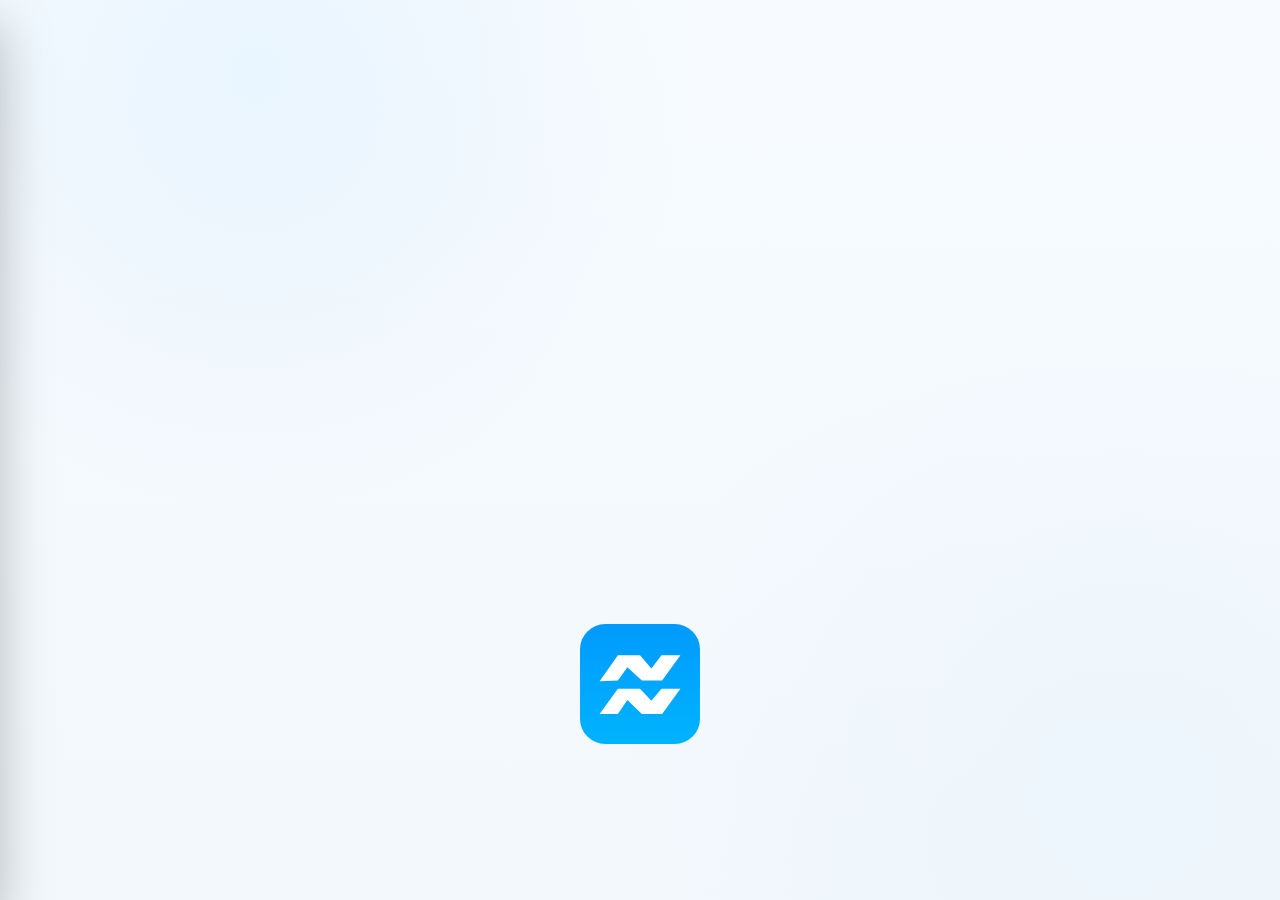
==== android-app/app/src/main/assets/index.html @ f366a62e "Integrate android app and backend as regular source directories" ====
<!DOCTYPE html>

<html lang="zh-CN"><head>
<meta charset="utf-8"/>
<meta content="width=device-width, initial-scale=1.0, maximum-scale=1.0, user-scalable=no, viewport-fit=cover" name="viewport"/>
<title>Twin AI - 合并版</title>
<!-- Local assets only: loaded through WebViewAssetLoader appassets domain. -->
<link href="tailwind-local.css" rel="stylesheet"/>
<link href="offline-icons.css" rel="stylesheet"/>
<script defer src="webview-runtime-check.js"></script>
<script defer src="offline-icons.js"></script>
<!-- BEGIN: Tailwind Config -->
<script data-purpose="tailwind-config" id="tailwind-config">
        try {
            tailwind.config = {
                darkMode: "class",
                theme: {
                    extend: {
                        colors: {
                            // Unified Design System Tokens
                            "brand-main-bg": "#F7FBFF",
                            "brand-alt-bg": "#F3F8FC",
                            "brand-surface": "#EEF7FF",
                            "brand-card": "#FFFFFF",
                            "brand-blue": "#0099FD",
                            "brand-dark-blue": "#0077CC",
                            "brand-light-blue": "#E6F4FF",

                            // Original / M3 mappings kept for backwards compatibility where needed
                            "surface-container-highest": "#e4e2e1",
                            "primary-fixed": "#E6F4FF", // Maps to Brand Light Blue
                            "outline-variant": "#bec8d1",
                            "on-tertiary-fixed": "#141d21",
                            "on-tertiary-fixed-variant": "#3f484d",
                            "on-primary-container": "#003852",
                            "on-error-container": "#93000a",
                            "surface-container-high": "#eae7e7",
                            "secondary-fixed-dim": "#c8c6c5",
                            "background": "#F7FBFF",
                            "on-secondary-container": "#656464",
                            "on-surface-variant": "#3e4850",
                            "surface-variant": "#e4e2e1",
                            "on-tertiary": "#ffffff",
                            "on-primary-fixed-variant": "#0077CC",
                            "primary": "#0099FD", // Maps to Brand Blue
                            "tertiary": "#576065",
                            "primary-fixed-dim": "#85cfff",
                            "inverse-primary": "#85cfff",
                            "on-secondary": "#ffffff",
                            "surface-dim": "#dcd9d8",
                            "on-secondary-fixed-variant": "#474646",
                            "secondary": "#5f5e5e",
                            "on-error": "#ffffff",
                            "surface": "#F3F8FC",
                            "surface-tint": "#0099FD",
                            "inverse-surface": "#303030",
                            "tertiary-fixed": "#dbe4ea",
                            "on-primary-fixed": "#001e2e",
                            "inverse-on-surface": "#f3f0ef",
                            "error-container": "#ffdad6",
                            "primary-container": "#E6F4FF",
                            "on-surface": "#1b1c1b",
                            "outline": "#6e7881",
                            "secondary-fixed": "#e5e2e1",
                            "on-background": "#1b1c1b",
                            "surface-container": "#f0edec",
                            "surface-bright": "#fcf9f8",
                            "on-secondary-fixed": "#1c1b1b",
                            "tertiary-container": "#959ea4",
                            "surface-container-lowest": "#ffffff",
                            "secondary-container": "#e5e2e1",
                            "surface-container-low": "#EEF7FF",
                            "on-tertiary-container": "#2d353a",
                            "on-primary": "#ffffff",
                            "tertiary-fixed-dim": "#bfc8ce",
                            "error": "#ba1a1a",
                            "m3-sys-light-primary": "#0099FD",
                            "m3-sys-light-surface-tint": "#0099FD",
                            "m3-sys-light-surface-container-low": "#EEF7FF"
                        },
                        borderRadius: {
                            DEFAULT: "1rem",
                            lg: "2rem",
                            xl: "3rem",
                            full: "9999px"
                        },
                        spacing: {
                            lg: "40px",
                            sm: "12px",
                            "container-margin": "24px",
                            xs: "4px",
                            xl: "64px",
                            md: "24px",
                            gutter: "16px",
                            base: "8px",
                            "margin-mobile": "20px",
                            "margin-desktop": "120px",
                            "safe-bottom": "env(safe-area-inset-bottom)"
                        },
                        fontFamily: {
                            "title-lg": ["Plus Jakarta Sans"],
                            "body-md": ["Plus Jakarta Sans"],
                            "label-sm": ["Plus Jakarta Sans"],
                            "headline-lg-mobile": ["Plus Jakarta Sans"],
                            "headline-lg": ["Plus Jakarta Sans"],
                            "display-lg": ["Plus Jakarta Sans"],
                            "body-lg": ["Plus Jakarta Sans"],
                            "label-lg": ["Plus Jakarta Sans"],
                            "headline-md": ["Plus Jakarta Sans"],
                            "headline-xl": ["Plus Jakarta Sans"],
                            "label-md": ["Plus Jakarta Sans"],
                            sans: ["Plus Jakarta Sans", "sans-serif"]
                        },
                        fontSize: {
                            "label-sm": ["12px", { "lineHeight": "16px", "fontWeight": "500" }],
                            "headline-md": ["24px", { "lineHeight": "32px", "fontWeight": "600" }],
                            "headline-xl": ["48px", { "lineHeight": "56px", "letterSpacing": "-0.02em", "fontWeight": "700" }],
                            "headline-lg": ["32px", { "lineHeight": "40px", "letterSpacing": "-0.01em", "fontWeight": "700" }],
                            "body-lg": ["18px", { "lineHeight": "28px", "fontWeight": "400" }],
                            "label-md": ["14px", { "lineHeight": "20px", "letterSpacing": "0.01em", "fontWeight": "600" }],
                            "headline-lg-mobile": ["28px", { "lineHeight": "36px", "fontWeight": "700" }],
                            "body-md": ["16px", { "lineHeight": "24px", "fontWeight": "400" }]
                        }
                    }
                }
            }
        } catch (_e) { }
    </script>
<!-- END: Tailwind Config -->
<!-- BEGIN: Styles -->
<style data-purpose="auth-styles">
        /* Base View System & Unified Theme */
        html, body {
            width: 100%;
            height: 100vh; /* Fallback */
            min-height: 100dvh;
            margin: 0;
            padding: 0;
            overflow: hidden;
            font-family: 'Plus Jakarta Sans', sans-serif;
            background: radial-gradient(circle at 20% 8%, rgba(0,153,253,0.055), transparent 34%), 
                        radial-gradient(circle at 88% 88%, rgba(77,190,255,0.045), transparent 38%), 
                        linear-gradient(180deg, #F7FBFF 0%, #F3F8FC 100%);
            -webkit-tap-highlight-color: transparent;
        }
        
        .view-screen {
            position: absolute;
            inset: 0;
            display: flex;
            flex-direction: column;
            visibility: hidden;
            opacity: 0;
            pointer-events: none;
            transition: opacity 300ms cubic-bezier(0.2, 0, 0, 1), visibility 300ms step-end;
            z-index: 60;
            width: 100%;
            height: 100%;
        }
        .view-screen.active {
            visibility: visible;
            opacity: 1;
            pointer-events: auto;
            transition: opacity 300ms cubic-bezier(0.2, 0, 0, 1), visibility 0ms;
        }

        /* Splash Screen Animation */
        #screen-splash {
            z-index: 100;
        }
        
        .splash-fade-out {
            opacity: 0;
            pointer-events: none;
            transition: opacity 300ms cubic-bezier(0.2, 0, 0, 1);
        }

        .logo-container {
            transition: transform 300ms cubic-bezier(0.2, 0, 0, 1);
            transform-origin: top center;
        }
        
        .logo-splash {
            transform: translate3d(0, 30vh, 0) scale(1);
        }
        
        .logo-auth {
            transform: translate3d(0, 0, 0) scale(1);
        }

        /* Auth Mode Header (Tab vs Title) */
        .auth-mode-header {
            position: relative;
            height: 56px;
            margin-bottom: 24px;
        }
        
        .mode-header-layer {
            position: absolute;
            inset: 0;
            opacity: 0;
            pointer-events: none;
            transform: translateY(10px);
            transition: opacity 260ms cubic-bezier(0.2, 0, 0, 1), transform 260ms cubic-bezier(0.2, 0, 0, 1);
        }
        
        .mode-header-layer.active {
            opacity: 1;
            pointer-events: auto;
            transform: translateY(0);
        }

        /* Form Viewport & Panels */
        .form-viewport {
            position: relative;
            width: 100%;
            min-height: 380px;
            overflow: visible;
        }

        .auth-panel {
            position: absolute;
            top: 0;
            left: 0;
            width: 100%;
            opacity: 0;
            pointer-events: none;
            transform: translateX(14px) scale(0.985);
            transition: opacity 260ms cubic-bezier(0.2, 0, 0, 1), transform 260ms cubic-bezier(0.2, 0, 0, 1);
        }

        .auth-panel.active {
            opacity: 1;
            pointer-events: auto;
            transform: translateX(0) scale(1);
            position: relative;
        }

        .auth-panel.exiting-left {
            transform: translateX(-14px) scale(0.985);
            position: absolute;
        }
        
        .auth-panel.exiting-right {
            transform: translateX(14px) scale(0.985);
            position: absolute;
        }

        /* Input Styles - Standardized */
        .m3-input {
            height: 52px;
            background-color: var(--tw-colors-brand-surface, #EEF7FF);
            transition: background-color 260ms cubic-bezier(0.2, 0, 0, 1), box-shadow 260ms cubic-bezier(0.2, 0, 0, 1), border-color 260ms cubic-bezier(0.2, 0, 0, 1);
        }
        .m3-input:focus-within {
            background-color: var(--tw-colors-brand-card, #FFFFFF);
            box-shadow: 0 0 0 2px rgba(0, 153, 253, 0.2);
            border-color: #0099FD;
        }

        /* Overlay for Docs */
        .overlay-screen {
            position: fixed;
            inset: 0;
            z-index: 100;
            background: rgba(247, 251, 255, 0.9);
            backdrop-filter: blur(8px);
            display: flex;
            flex-direction: column;
            justify-content: flex-end;
            opacity: 0;
            pointer-events: none;
            transition: opacity 300ms cubic-bezier(0.2, 0, 0, 1);
            width: 100vw;
            height: 100dvh;
        }
        
        .overlay-screen.active {
            opacity: 1;
            pointer-events: auto;
        }

        .overlay-card {
            background: #ffffff;
            border-radius: 28px 28px 0 0;
            height: 90vh;
            transform: translateY(100%);
            transition: transform 300ms cubic-bezier(0.2, 0, 0, 1);
            display: flex;
            flex-direction: column;
            box-shadow: 0 -4px 24px rgba(25,54,84,0.06);
            width: 100%;
            padding-bottom: env(safe-area-inset-bottom);
        }

        .overlay-screen.active .overlay-card {
            transform: translateY(0);
        }
        
        .tab-indicator {
            transition: transform 260ms cubic-bezier(0.2, 0, 0, 1);
            box-shadow: 0 2px 8px rgba(25,54,84,0.06);
        }
        
        .tab-btn {
            color: #3e4850;
            transition: color 260ms cubic-bezier(0.2, 0, 0, 1);
        }
        
        .tab-btn.active {
            color: #0099FD;
        }

        /* Standardized segmented control base */
        .segmented-control-base {
            background-color: var(--tw-colors-brand-surface, #EEF7FF);
            padding: 4px;
            border-radius: 9999px;
            position: relative;
            display: flex;
        }
    </style>
<style data-purpose="app-styles">
        /* Main App Shared Styles */
        .glass-header {
            background: rgba(247, 251, 255, 0.85);
            backdrop-filter: blur(16px);
            -webkit-backdrop-filter: blur(16px);
            border-bottom: 1px solid rgba(0, 153, 253, 0.05);
            z-index: 40;
        }

        /* Unified App Card */
        .app-card {
            background-color: var(--tw-colors-brand-card, #FFFFFF);
            border-radius: 28px;
            box-shadow: 0 4px 16px rgba(25,54,84,0.06);
            border: 1px solid rgba(0, 153, 253, 0.05);
            backdrop-filter: blur(12px);
        }
        
        .app-list-item {
            transition: transform 150ms cubic-bezier(0.2, 0, 0, 1), background-color 150ms cubic-bezier(0.2, 0, 0, 1);
        }
        .app-list-item:active {
            transform: scale(0.985);
            background-color: var(--tw-colors-brand-surface, #EEF7FF);
        }

        .icon-box {
            width: 44px;
            height: 44px;
            border-radius: 14px;
            display: flex;
            align-items: center;
            justify-content: center;
        }

        .hide-scrollbar::-webkit-scrollbar {
            display: none;
        }
        .hide-scrollbar {
            -ms-overflow-style: none;
            scrollbar-width: none;
        }

        /* Screen Transitions */
        .screen {
            position: absolute;
            top: 0;
            left: 0;
            width: 100vw;
            height: 100dvh;
            display: flex;
            flex-direction: column;
            opacity: 0;
            pointer-events: none;
            transition: opacity 240ms cubic-bezier(0.2, 0, 0, 1), transform 280ms cubic-bezier(0.2, 0, 0, 1);
            z-index: 10;
        }

        .screen.active {
            opacity: 1;
            pointer-events: auto;
            z-index: 20;
            transform: translateX(0);
        }
        
        .screen.entering {
            opacity: 1;
            transform: translateX(0);
            pointer-events: auto;
            z-index: 30;
        }
        
        .screen.leaving {
            opacity: 0;
            pointer-events: none;
            z-index: 10;
        }

        /* Sub-screen transition */
        .screen.sub-screen {
            transform: translateX(20px);
        }
        
        .screen.sub-screen.entering {
            transform: translateX(0);
        }

        /* Drawer Transition */
        #drawer-overlay {
            opacity: 0;
            pointer-events: none;
            transition: opacity 240ms cubic-bezier(0.2, 0, 0, 1);
            width: 100vw;
            height: 100dvh;
        }
        #drawer-overlay.active {
            opacity: 1;
            pointer-events: auto;
        }
        #drawer {
            transform: translateX(-100%);
            transition: transform 280ms cubic-bezier(0.2, 0, 0, 1);
            height: 100dvh;
        }
        #drawer.active {
            transform: translateX(0);
        }

        /* Unified AI Mode Switcher (matches login tabs) */
        .mode-switcher-container {
            background-color: var(--tw-colors-brand-surface, #EEF7FF);
            border-radius: 9999px;
            padding: 4px;
            display: flex;
            position: relative;
            box-shadow: inset 0 2px 4px rgba(0,0,0,0.02);
        }
        .mode-indicator {
            position: absolute;
            top: 4px;
            bottom: 4px;
            width: calc(50% - 4px);
            background-color: #ffffff;
            border-radius: 9999px;
            box-shadow: 0 2px 8px rgba(25,54,84,0.06);
            transition: transform 280ms cubic-bezier(0.2, 0, 0, 1);
            pointer-events: none;
        }
        .mode-twin .mode-indicator { transform: translateX(0); }
        .mode-normal .mode-indicator { transform: translateX(100%); }

        .btn-press {
            transition: transform 240ms cubic-bezier(0.2, 0, 0, 1), opacity 240ms cubic-bezier(0.2, 0, 0, 1), background-color 180ms cubic-bezier(0.2, 0, 0, 1);
        }
        .btn-press:active {
            transform: scale(0.96);
            opacity: 0.8;
        }
        
        .transition-colors-fast {
            transition: background-color 180ms cubic-bezier(0.2, 0, 0, 1), color 180ms cubic-bezier(0.2, 0, 0, 1), border-color 180ms cubic-bezier(0.2, 0, 0, 1);
        }

        @media (prefers-reduced-motion: no-preference) {
            .stagger-enter {
                animation: fadeSlideUp 450ms cubic-bezier(0.2, 0, 0, 1) forwards;
                opacity: 0;
            }
            .stagger-1 { animation-delay: 40ms; }
            .stagger-2 { animation-delay: 100ms; }
            .stagger-3 { animation-delay: 160ms; }
            .stagger-4 { animation-delay: 220ms; }
            .stagger-5 { animation-delay: 280ms; }

            @keyframes fadeSlideUp {
                0% { opacity: 0; transform: translateY(12px); }
                100% { opacity: 1; transform: translateY(0); }
            }

            .pulse-dot {
                animation: pulseOpacity 1.5s infinite ease-in-out;
            }
            .pulse-dot-1 { animation-delay: 0s; }
            .pulse-dot-2 { animation-delay: 0.3s; }
            .pulse-dot-3 { animation-delay: 0.6s; }

            @keyframes pulseOpacity {
                0%, 100% { opacity: 0.3; }
                50% { opacity: 1; }
            }
        }
        
        .empty-state-grid {
            display: grid;
            grid-template-columns: repeat(2, 1fr);
            gap: 16px;
        }
        
        .view-container {
            position: relative;
            width: 100%;
            flex: 1;
            display: flex;
            flex-direction: column;
            z-index: 10;
        }
        
        .chat-view, .empty-view {
            position: absolute;
            top: 0;
            left: 0;
            width: 100%;
            height: 100%;
            opacity: 0;
            visibility: hidden;
            pointer-events: none;
            transform: translateY(8px);
            transition: opacity 280ms cubic-bezier(0.2, 0, 0, 1), transform 280ms cubic-bezier(0.2, 0, 0, 1), visibility 280ms;
        }
        
        .chat-view.active, .empty-view.active {
            opacity: 1;
            visibility: visible;
            pointer-events: auto;
            transform: translateY(0);
            position: relative;
        }

        .twin-item-active {
            background-color: transparent;
        }
        
        .conv-item-active {
            background-color: var(--tw-colors-brand-surface, #EEF7FF);
            color: #0099fd !important;
            font-weight: 500;
        }
        
        .conv-item {
            color: #3f4753;
        }
        
        /* Composer Styles */
        .composer-shell {
            background-color: rgba(255, 255, 255, 0.95);
            backdrop-filter: blur(12px);
            border-radius: 32px;
            box-shadow: 0 4px 24px rgba(25,54,84,0.08);
            border: 1px solid rgba(0, 153, 253, 0.06);
            display: flex;
            align-items: center;
            padding: 8px 8px 8px 16px;
            transition: box-shadow 0.2s ease;
        }
        .composer-shell:focus-within {
            box-shadow: 0 6px 32px rgba(0, 153, 253, 0.12);
            border-color: rgba(0, 153, 253, 0.2);
        }
        
        .action-slot {
            width: 44px;
            height: 44px;
            position: relative;
            flex-shrink: 0;
        }
        
        .action-btn {
            position: absolute;
            top: 0;
            left: 0;
            width: 100%;
            height: 100%;
            border-radius: 50%;
            display: flex;
            align-items: center;
            justify-content: center;
            transition: opacity 240ms cubic-bezier(0.2, 0, 0, 1), transform 240ms cubic-bezier(0.2, 0, 0, 1), background-color 180ms cubic-bezier(0.2, 0, 0, 1);
        }
        
        .action-btn.hidden-state {
            opacity: 0;
            transform: scale(0.8);
            pointer-events: none;
        }
        
        .action-btn.active-state {
            opacity: 1;
            transform: scale(1);
            pointer-events: auto;
        }
        
        .voice-btn {
            background-color: var(--tw-colors-brand-surface, #EEF7FF);
            color: #0099FD;
        }
        .voice-btn.listening {
            background-color: #ffdad6;
            color: #ba1a1a;
            animation: pulse-ring 1.5s infinite;
        }
        
        @keyframes pulse-ring {
            0% { box-shadow: 0 0 0 0 rgba(255, 218, 214, 0.7); }
            70% { box-shadow: 0 0 0 10px rgba(255, 218, 214, 0); }
            100% { box-shadow: 0 0 0 0 rgba(255, 218, 214, 0); }
        }

        .send-btn {
            background-color: #0099fd;
            color: white;
        }

        /* Upload Sheet Transition */
        #upload-sheet {
            transform: translateY(100%);
            transition: transform 280ms cubic-bezier(0.2, 0, 0, 1);
            padding-bottom: max(env(safe-area-inset-bottom), 32px);
        }
        #upload-sheet.active {
            transform: translateY(0);
        }
        #upload-overlay {
            opacity: 0;
            pointer-events: none;
            transition: opacity 240ms cubic-bezier(0.2, 0, 0, 1);
            width: 100vw;
            height: 100dvh;
        }
        #upload-overlay.active {
            opacity: 1;
            pointer-events: auto;
        }

        /* Login Wrapper styling */
        #login-wrapper {
            position: fixed;
            inset: 0;
            z-index: 1000;
            width: 100vw;
            height: 100dvh;
            /* background is handled globally */
        }
        
        .composer-container {
            padding-bottom: max(env(safe-area-inset-bottom), 24px);
        }
    </style>
<!-- END: Styles -->
</head>
<body class="text-on-surface relative font-sans selection:bg-brand-light-blue selection:text-brand-dark-blue">
<!-- BEGIN: Main Login Flow Wrapper -->
<div id="login-wrapper">
<!-- ================= SPLASH SCREEN ================= -->
<section class="view-screen active justify-center items-center" id="screen-splash">
<div class="flex flex-col items-center justify-center space-y-md logo-container logo-splash" id="splash-logo-wrap">
<div class="relative w-[120px] h-[120px] mx-auto">
<svg class="w-full h-full drop-shadow-lg" viewbox="0 0 190 190" xmlns="http://www.w3.org/2000/svg">
<defs>
<lineargradient id="logoBgGradient-splash" x1="0" x2="0" y1="0" y2="1">
<stop offset="0%" stop-color="#009AFD"></stop>
<stop offset="50%" stop-color="#00A7FD"></stop>
<stop offset="100%" stop-color="#00B3FD"></stop>
</lineargradient>
</defs>
<rect fill="url(#logoBgGradient-splash)" height="190" rx="40" ry="40" width="190"></rect>
<g fill="#FFFFFF">
<path d="M31 89 L60 49 L95 49 L113 68 L129 49 L159 49 L130 89 L98 89 L75 67 L60 89 Z">
<animatetransform attributename="transform" calcmode="spline" dur="3s" keysplines="0.45 0.05 0.55 0.95; 0.45 0.05 0.55 0.95" repeatcount="indefinite" type="translate" values="0 0; 0 55; 0 0"></animatetransform>
</path>
<path d="M31 144 L60 103 L95 103 L113 124 L129 103 L159 103 L130 143 L98 143 L75 122 L60 143 Z">
<animatetransform attributename="transform" calcmode="spline" dur="3s" keysplines="0.45 0.05 0.55 0.95; 0.45 0.05 0.55 0.95" repeatcount="indefinite" type="translate" values="0 0; 0 -55; 0 0"></animatetransform>
</path>
</g>
</svg>
</div>
<h1 class="text-on-surface tracking-tight mt-sm font-headline-xl text-headline-xl" id="splash-title">双生</h1>
</div>
<div class="absolute bottom-xl left-0 right-0 flex flex-col items-center space-y-lg px-margin-mobile" id="splash-footer">
<p class="text-secondary tracking-widest uppercase font-body-lg text-body-lg">试错留给分身，时间留给成长</p>
<div class="w-48 h-1 bg-surface-container-highest rounded-full overflow-hidden relative">
<div class="absolute inset-0 bg-primary-container rounded-full w-1/2 shadow-[0px_0px_12px_rgba(33,167,230,0.3)]" style="animation: progress-shimmer 2.5s infinite linear; @keyframes progress-shimmer { 0% { transform: translateX(-100%); } 100% { transform: translateX(100%); } }"></div>
</div>
</div>
</section>
<!-- ================= MAIN AUTH FLOW ================= -->
<section class="view-screen overflow-y-auto hide-scrollbar" id="screen-auth">
<div class="w-full max-w-[480px] mx-auto min-h-[100dvh] flex flex-col pt-12 pb-safe-bottom px-margin-mobile">
<div class="flex flex-col items-center text-center mb-8 z-20 w-full shrink-0" id="brand-header">
<div class="mb-sm flex justify-center items-center h-[120px] w-[120px] logo-container" id="brand-logo-dest"></div>
<div class="transition-opacity duration-300" id="brand-text">
<h1 class="font-headline-lg-mobile text-headline-lg-mobile text-on-surface mb-xs font-bold" id="brand-title">欢迎回来</h1>
<p class="font-body-md text-body-md text-on-surface-variant" id="brand-subtitle">试错留给分身，时间留给成长</p>
</div>
</div>
<!-- Unified Auth Card -->
<div class="w-full bg-brand-card rounded-[28px] p-6 shadow-[0_4px_16px_rgba(25,54,84,0.06)] border border-brand-blue/5 mb-8 shrink-0 relative z-10">
<div class="auth-mode-header">
<div class="mode-header-layer active" id="mode-header-tabs">
<div class="segmented-control-base w-full h-full">
<div class="absolute top-1 bottom-1 left-1 w-[calc(50%-4px)] bg-white rounded-full tab-indicator" id="main-tab-indicator" style="transform: translateX(0)"></div>
<button class="flex-1 font-label-md text-label-md rounded-full z-10 font-bold tab-btn active" id="tab-login" onclick="switchAuthState('login_password')">登录</button>
<button class="flex-1 font-label-md text-label-md rounded-full z-10 font-bold tab-btn" id="tab-register" onclick="switchAuthState('register')">注册</button>
</div>
</div>
<div class="mode-header-layer flex items-center justify-between" id="mode-header-sub">
<button class="w-10 h-10 rounded-full flex items-center justify-center bg-brand-surface hover:bg-brand-surface/80 transition-colors" onclick="switchAuthState('login_password')">
<span class="material-symbols-outlined text-on-surface">arrow_back</span>
</button>
<h2 class="font-label-md text-label-md font-bold text-on-surface flex-1 text-center pr-10" id="sub-page-title">验证码登录</h2>
</div>
</div>
<div class="form-viewport" id="auth-viewport">
<!-- Panel: Login Password -->
<div class="auth-panel active" id="panel-login_password">
<form class="space-y-6" onsubmit="event.preventDefault(); authActions.loginPassword();">
<div class="space-y-4">
<div class="relative m3-input rounded-2xl flex items-center group">
<span class="material-symbols-outlined absolute left-4 text-outline group-focus-within:text-brand-blue transition-colors">person</span>
<input class="w-full h-full pl-12 pr-4 bg-transparent border-none rounded-2xl font-body-md text-body-md focus:ring-0 placeholder:text-outline-variant outline-none" id="login-account" placeholder="手机号 / 邮箱" type="text"/>
</div>
<div class="relative m3-input rounded-2xl flex items-center group">
<span class="material-symbols-outlined absolute left-4 text-outline group-focus-within:text-brand-blue transition-colors">lock</span>
<input class="w-full h-full pl-12 pr-12 bg-transparent border-none rounded-2xl font-body-md text-body-md focus:ring-0 placeholder:text-outline-variant outline-none" id="login-password" placeholder="密码" type="password"/>
<button class="absolute right-4 text-outline hover:text-on-surface transition-colors focus:outline-none" onclick="togglePassword('login-password')" type="button">
<span class="material-symbols-outlined" id="login-password-icon">visibility</span>
</button>
</div>
</div>
<div class="flex justify-end px-1">
<a class="font-label-sm text-label-sm text-brand-blue hover:text-brand-dark-blue transition-colors cursor-pointer" onclick="switchAuthState('forgot_password')">忘记密码？</a>
</div>
<button class="w-full h-14 bg-brand-blue text-white font-label-md text-label-md font-bold rounded-full shadow-lg shadow-brand-blue/20 transition-transform active:scale-[0.98] focus:outline-none" id="btn-login-password">登录</button>
</form>
<p class="font-label-sm text-label-sm text-error text-center mt-3 hidden" id="auth-error-login"></p>
<div class="flex items-center my-6">
<div class="flex-1 h-px bg-surface-container-highest"></div>
<span class="px-4 font-label-sm text-label-sm text-outline">或</span>
<div class="flex-1 h-px bg-surface-container-highest"></div>
</div>
<div class="grid grid-cols-2 gap-4">
<button class="flex items-center justify-center gap-2 py-3 rounded-full border border-surface-container-highest text-on-surface-variant font-label-sm text-label-sm hover:bg-brand-surface transition-colors active:scale-[0.98] focus:outline-none" onclick="authActions.unsupported('验证码登录接口尚未接入，当前请使用邮箱密码登录。')">
<span class="material-symbols-outlined text-[20px]">sms</span>验证码登录
                            </button>
<button class="flex items-center justify-center gap-2 py-3 rounded-full border border-surface-container-highest text-on-surface-variant font-label-sm text-label-sm hover:bg-brand-surface transition-colors active:scale-[0.98] focus:outline-none" onclick="authActions.unsupported(`当前连接本地后端：${apiClient.baseUrl}`)">
<span class="material-symbols-outlined text-[20px]">account_circle</span>本地后端
                            </button>
</div>
</div>
<!-- Panel: Register -->
<div class="auth-panel" id="panel-register">
<form class="space-y-6" onsubmit="event.preventDefault(); authActions.register();">
<div class="space-y-4">
<div class="relative m3-input rounded-2xl flex items-center group">
<span class="material-symbols-outlined absolute left-4 text-outline group-focus-within:text-brand-blue transition-colors">person</span>
<input class="w-full h-full pl-12 pr-4 bg-transparent border-none rounded-2xl font-body-md text-body-md focus:ring-0 placeholder:text-outline-variant outline-none" id="register-account" placeholder="邮箱" type="email"/>
</div>
<div class="relative m3-input rounded-2xl flex items-center group">
<span class="material-symbols-outlined absolute left-4 text-outline group-focus-within:text-brand-blue transition-colors">verified_user</span>
<input class="w-full h-full pl-12 pr-[100px] bg-transparent border-none rounded-2xl font-body-md text-body-md focus:ring-0 placeholder:text-outline-variant outline-none" id="register-display-name" placeholder="昵称（可选）" type="text"/>
<button class="absolute right-2 h-9 px-4 bg-brand-light-blue text-brand-blue font-label-sm font-bold rounded-full transition-colors hover:bg-brand-light-blue/80 focus:outline-none" onclick="authActions.unsupported('验证码注册暂未接入，本地阶段使用邮箱密码注册。')" type="button">验证码</button>
</div>
<div class="relative m3-input rounded-2xl flex items-center group">
<span class="material-symbols-outlined absolute left-4 text-outline group-focus-within:text-brand-blue transition-colors">lock</span>
<input class="w-full h-full pl-12 pr-12 bg-transparent border-none rounded-2xl font-body-md text-body-md focus:ring-0 placeholder:text-outline-variant outline-none" id="reg-password" placeholder="设置密码" type="password"/>
<button class="absolute right-4 text-outline hover:text-on-surface transition-colors focus:outline-none" onclick="togglePassword('reg-password')" type="button">
<span class="material-symbols-outlined" id="reg-password-icon">visibility</span>
</button>
</div>
</div>
<button class="w-full h-14 bg-brand-blue text-white font-label-md text-label-md font-bold rounded-full shadow-lg shadow-brand-blue/20 transition-transform active:scale-[0.98] focus:outline-none" id="btn-register">注册</button>
</form>
<p class="font-label-sm text-label-sm text-error text-center mt-3 hidden" id="auth-error-register"></p>
</div>
<!-- Panel: Login SMS -->
<div class="auth-panel" id="panel-login_sms">
<form class="space-y-6 pt-2" onsubmit="event.preventDefault(); authActions.unsupported('验证码登录接口尚未接入，当前请使用邮箱密码登录。')">
<div class="space-y-4">
<div class="relative m3-input rounded-2xl flex items-center group">
<span class="material-symbols-outlined absolute left-4 text-outline group-focus-within:text-brand-blue transition-colors">person</span>
<input class="w-full h-full pl-12 pr-4 bg-transparent border-none rounded-2xl font-body-md text-body-md focus:ring-0 placeholder:text-outline-variant outline-none" placeholder="手机号 / 邮箱" type="text"/>
</div>
<div class="relative m3-input rounded-2xl flex items-center group">
<span class="material-symbols-outlined absolute left-4 text-outline group-focus-within:text-brand-blue transition-colors">sms</span>
<input class="w-full h-full pl-12 pr-[100px] bg-transparent border-none rounded-2xl font-body-md text-body-md focus:ring-0 placeholder:text-outline-variant outline-none" placeholder="验证码" type="text"/>
<button class="absolute right-2 h-9 px-4 bg-brand-light-blue text-brand-blue font-label-sm font-bold rounded-full transition-colors hover:bg-brand-light-blue/80 focus:outline-none" type="button">获取验证码</button>
</div>
</div>
<button class="w-full h-14 bg-brand-blue text-white font-label-md text-label-md font-bold rounded-full shadow-lg shadow-brand-blue/20 transition-transform active:scale-[0.98] focus:outline-none">登录</button>
</form>
</div>
<!-- Panel: Forgot Password -->
<div class="auth-panel" id="panel-forgot_password">
<form class="space-y-6 pt-2" onsubmit="event.preventDefault(); authActions.unsupported('找回密码接口尚未接入，请先使用已注册邮箱密码登录。')">
<div class="space-y-4">
<div class="relative m3-input rounded-2xl flex items-center group">
<span class="material-symbols-outlined absolute left-4 text-outline group-focus-within:text-brand-blue transition-colors">phone_iphone</span>
<div class="absolute left-12 flex items-center gap-1 text-on-surface-variant font-label-md">
<span>+86</span>
<span class="material-symbols-outlined text-sm">arrow_drop_down</span>
</div>
<input class="w-full h-full pl-28 pr-4 bg-transparent border-none rounded-2xl font-body-md text-body-md focus:ring-0 placeholder:text-outline-variant outline-none" placeholder="请输入手机号" type="tel"/>
</div>
<div class="relative m3-input rounded-2xl flex items-center group">
<span class="material-symbols-outlined absolute left-4 text-outline group-focus-within:text-brand-blue transition-colors">verified_user</span>
<input class="w-full h-full pl-12 pr-[100px] bg-transparent border-none rounded-2xl font-body-md text-body-md focus:ring-0 placeholder:text-outline-variant outline-none" placeholder="验证码" type="text"/>
<button class="absolute right-2 h-9 px-4 bg-brand-light-blue text-brand-blue font-label-sm font-bold rounded-full transition-colors hover:bg-brand-light-blue/80 focus:outline-none" type="button">获取验证码</button>
</div>
<div class="relative m3-input rounded-2xl flex items-center group">
<span class="material-symbols-outlined absolute left-4 text-outline group-focus-within:text-brand-blue transition-colors">lock</span>
<input class="w-full h-full pl-12 pr-12 bg-transparent border-none rounded-2xl font-body-md text-body-md focus:ring-0 placeholder:text-outline-variant outline-none" id="reset-pwd-1" placeholder="输入新密码" type="password"/>
</div>
</div>
<button class="w-full h-14 bg-brand-blue text-white font-label-md text-label-md font-bold rounded-full shadow-lg shadow-brand-blue/20 transition-transform active:scale-[0.98] focus:outline-none">确定重置</button>
</form>
</div>
</div>
</div>
<footer class="w-full flex flex-col items-center pb-4 mt-auto shrink-0 z-10" id="auth-footer">
<div class="flex items-center justify-center gap-2 mb-2">
<input class="rounded text-brand-blue focus:ring-brand-blue/50 border-outline-variant cursor-pointer transition-colors w-4 h-4" id="terms" type="checkbox"/>
<label class="font-label-sm text-label-sm text-on-surface-variant cursor-pointer flex flex-wrap justify-center items-center" for="terms">
                        我已阅读并同意 
                        <a class="text-brand-blue hover:text-brand-dark-blue mx-1" onclick="openDocOverlay('agreement')">用户协议</a> 与 
                        <a class="text-brand-blue hover:text-brand-dark-blue mx-1" onclick="openDocOverlay('policy')">隐私政策</a>
</label>
</div>
<p class="font-label-sm text-label-sm text-outline text-center">© 2026年6月30日 双生 Digital Fluency. All rights reserved.</p>
</footer>
</div>
</section>
<!-- ================= DOCUMENT OVERLAY ================= -->
<div class="overlay-screen" id="overlay-doc">
<div class="overlay-card relative flex flex-col mt-auto mx-auto max-w-[800px]">
<header class="flex justify-between items-center px-6 h-16 w-full shrink-0 border-b border-surface-container-highest/50">
<div class="w-10 h-10"></div>
<h2 class="font-headline-md text-[20px] font-bold text-on-surface" id="overlay-title">文档</h2>
<button class="w-10 h-10 rounded-full flex items-center justify-center hover:bg-brand-surface transition-colors focus:outline-none" onclick="closeDocOverlay()">
<span class="material-symbols-outlined text-on-surface-variant">close</span>
</button>
</header>
<main class="flex-1 overflow-y-auto p-6 hide-scrollbar relative">
<div class="doc-content hidden" id="doc-agreement">
<section class="mb-8">
<h3 class="font-body-lg text-[18px] text-on-surface font-semibold mb-3">1. 导言</h3>
<p class="font-body-md text-[15px] text-on-surface-variant mb-2 leading-relaxed">欢迎您使用“双生”软件及相关服务！更新于：2026年6月30日</p>
<p class="font-body-md text-[15px] text-on-surface-variant leading-relaxed">为了更好地为您提供服务，请您在开始使用“双生”软件及相关服务之前，务必审慎阅读、充分理解本协议各项条款，特别是免除或限制责任的条款、隐私保护政策等。</p>
</section>
<section class="mb-8">
<h3 class="font-body-lg text-[18px] text-on-surface font-semibold mb-3">2. 账号注册与使用</h3>
<p class="font-body-md text-[15px] text-on-surface-variant mb-2 leading-relaxed">2.1 您需要注册一个账号才能充分使用本软件。您应当保证注册信息的真实性、准确性。</p>
<p class="font-body-md text-[15px] text-on-surface-variant leading-relaxed">2.2 您需妥善保管账号密码，不得将账号出借、转让或售卖给他人。因您保管不善导致的任何损失由您自行承担。</p>
</section>
<section class="mb-8">
<h3 class="font-body-lg text-[18px] text-on-surface font-semibold mb-3">3. 用户行为规范</h3>
<p class="font-body-md text-[15px] text-on-surface-variant mb-2 leading-relaxed">在使用本软件时，您同意不从事以下行为：</p>
<ul class="list-disc list-outside pl-5 font-body-md text-[15px] text-on-surface-variant space-y-1">
<li>发布违反国家法律法规的信息；</li>
<li>侵犯他人隐私权、名誉权、知识产权等合法权益；</li>
<li>利用软件进行任何形式的诈骗或恶意攻击；</li>
<li>未经授权获取或滥用系统数据。</li>
</ul>
</section>
</div>
<div class="doc-content hidden" id="doc-policy">
<section class="mb-8">
<h3 class="font-headline-md text-[18px] text-on-surface mb-3 font-semibold">1. 数据收集 (Data Collection)</h3>
<div class="font-body-md text-[15px] text-on-surface-variant space-y-2 leading-relaxed">
<p>生效日期：2026年6月30日</p>
<p>为了向您提供我们的服务，我们会收集您在使用双生应用时提供的信息。这可能包括但不限于您的姓名、电子邮件地址、联系方式以及您自愿提供的其他个人资料。</p>
<p>我们还会自动收集某些设备和使用信息，例如您的IP地址、设备类型、操作系统版本、应用使用时长和崩溃报告，以帮助我们优化应用性能并改善用户体验。</p>
</div>
</section>
<section class="mb-8">
<h3 class="font-headline-md text-[18px] text-on-surface mb-3 font-semibold">2. 数据使用 (Data Usage)</h3>
<div class="font-body-md text-[15px] text-on-surface-variant space-y-2 leading-relaxed">
<p>我们收集的数据主要用于：</p>
<ul class="list-disc pl-5 space-y-1">
<li>提供、维护和改进我们的服务。</li>
<li>个性化您的应用体验。</li>
<li>与您沟通关于服务更新、安全警报和支持消息。</li>
<li>分析应用的使用情况，以了解用户偏好并进行研究。</li>
</ul>
</div>
</section>
</div>
<div class="h-24"></div>
</main>
<div class="absolute bottom-0 left-0 w-full bg-white/80 backdrop-blur-md pt-4 pb-safe-bottom px-6 border-t border-surface-container-highest/30 shrink-0">
<button class="w-full h-14 mb-4 bg-brand-blue text-white font-label-md text-[16px] font-bold rounded-full shadow-lg shadow-brand-blue/20 active:scale-[0.98] transition-transform flex items-center justify-center focus:outline-none" onclick="closeDocOverlay(true)">
                    已阅读并同意
                </button>
</div>
</div>
</div>
</div>
<!-- END: Main Login Flow Wrapper -->
<!-- BEGIN: Main App Drawer Sidebar -->
<div class="fixed inset-0 bg-on-surface/20 z-[100] backdrop-blur-sm" id="drawer-overlay" onclick="app.closeDrawer()"></div>
<div class="fixed inset-y-0 left-0 w-[82vw] max-w-[320px] bg-brand-card z-[101] shadow-2xl flex flex-col hide-scrollbar overflow-y-auto rounded-r-[24px]" id="drawer">
<div class="p-6 pb-4">
<div class="flex items-center gap-3 mb-6">
<div class="w-8 h-8 rounded-lg bg-brand-blue text-white flex items-center justify-center">
<span class="material-symbols-rounded text-[20px]">group</span>
</div>
<h2 class="text-[20px] font-semibold text-on-surface">双生</h2>
<span class="text-[12px] text-on-surface-variant ml-auto">你的学习分身</span>
</div>
</div>
<div class="px-4 flex-1 overflow-y-auto" id="sidebar-twins-list">
<!-- Rendered via JS -->
</div>
<div class="p-4 border-t border-brand-blue/5 space-y-2 mt-auto pb-safe-bottom">
<button class="w-full flex items-center gap-3 p-3 rounded-[16px] bg-brand-light-blue text-brand-dark-blue btn-press focus:outline-none transition-colors-fast" onclick="app.navigate('create-twin'); app.closeDrawer()">
<span class="material-symbols-rounded text-[20px]">add</span>
<span class="font-medium text-[15px]">新建分身</span>
</button>
<button class="w-full flex items-center gap-3 p-3 rounded-[16px] hover:bg-brand-surface text-on-surface-variant btn-press focus:outline-none transition-colors-fast" onclick="app.navigate('settings'); app.closeDrawer()">
<span class="material-symbols-rounded text-[20px]">settings</span>
<span class="font-medium text-[15px]">设置</span>
</button>
</div>
</div>
<!-- END: Main App Drawer Sidebar -->
<!-- BEGIN: Main App Upload Sheet -->
<div class="fixed inset-0 bg-on-surface/20 z-[110] backdrop-blur-sm" id="upload-overlay" onclick="app.toggleUploadSheet(false)"></div>
<div class="fixed bottom-0 left-0 w-full bg-brand-card z-[111] shadow-[0_-8px_30px_rgba(25,54,84,0.12)] flex flex-col rounded-t-[32px] px-6 py-8" id="upload-sheet">
<div class="w-12 h-1.5 bg-outline-variant/40 rounded-full mx-auto mb-6"></div>
<h3 class="text-[18px] font-semibold text-on-surface mb-6 text-center">发送内容或上传文件</h3>
<div class="grid grid-cols-4 gap-4 max-w-[400px] mx-auto w-full">
<button class="flex flex-col items-center gap-2 btn-press focus:outline-none" onclick="app.toggleUploadSheet(false); app.navigate('upload-material')">
<div class="w-14 h-14 rounded-[20px] bg-blue-50 text-brand-blue flex items-center justify-center shadow-sm">
<span class="material-symbols-rounded text-[28px]">description</span>
</div>
<span class="text-[12px] font-medium text-on-surface-variant">文档</span>
</button>
<button class="flex flex-col items-center gap-2 btn-press focus:outline-none" onclick="app.toggleUploadSheet(false); alert('图片上传可保存到资料库，当前版本暂不自动解析图片内容。')">
<div class="w-14 h-14 rounded-[20px] bg-green-50 text-green-500 flex items-center justify-center shadow-sm">
<span class="material-symbols-rounded text-[28px]">image</span>
</div>
<span class="text-[12px] font-medium text-on-surface-variant">图片</span>
</button>
<button class="flex flex-col items-center gap-2 btn-press focus:outline-none" onclick="app.toggleUploadSheet(false); alert('音频上传可保存到资料库，当前版本暂不自动转写。')">
<div class="w-14 h-14 rounded-[20px] bg-purple-50 text-purple-500 flex items-center justify-center shadow-sm">
<span class="material-symbols-rounded text-[28px]">mic</span>
</div>
<span class="text-[12px] font-medium text-on-surface-variant">录音</span>
</button>
<button class="flex flex-col items-center gap-2 btn-press focus:outline-none" onclick="app.toggleUploadSheet(false); alert('拍照上传待接入相机流程，请先使用文件选择。')">
<div class="w-14 h-14 rounded-[20px] bg-orange-50 text-orange-500 flex items-center justify-center shadow-sm">
<span class="material-symbols-rounded text-[28px]">camera_alt</span>
</div>
<span class="text-[12px] font-medium text-on-surface-variant">拍照</span>
</button>
</div>
</div>
<!-- END: Main App Upload Sheet -->
<!-- BEGIN: Main Chat Screens -->
<div class="screen" id="screen-main-chat">
<header class="w-full flex justify-between items-center px-4 h-[64px] glass-header shrink-0 stagger-enter stagger-1">
<div class="flex items-center gap-3">
<button class="p-2 -ml-2 rounded-full hover:bg-brand-surface text-on-surface btn-press focus:outline-none transition-colors-fast" onclick="app.toggleDrawer(true)">
<span class="material-symbols-rounded text-[24px]">menu</span>
</button>
<div class="w-10 h-10 rounded-full bg-brand-light-blue flex items-center justify-center">
<span class="material-symbols-rounded text-brand-blue text-[20px]" id="main-header-icon">functions</span>
</div>
<div class="flex flex-col">
<div class="flex items-center gap-1">
<h1 class="text-[16px] font-semibold text-on-surface leading-tight" id="main-header-title">数学学习分身</h1>
<span class="material-symbols-rounded text-brand-blue text-[16px]" style="font-variation-settings: 'FILL' 1;">verified</span>
</div>
<div class="text-[11px] text-green-600 flex items-center gap-1">
<div class="w-1.5 h-1.5 rounded-full bg-green-500"></div> 在线 · 随时为你解答疑难
                </div>
</div>
</div>
<div class="flex items-center gap-1">
<button class="p-2 rounded-full hover:bg-brand-surface text-on-surface-variant btn-press focus:outline-none transition-colors-fast">
<span class="material-symbols-rounded text-[24px]">notifications</span>
</button>
<button class="p-2 rounded-full hover:bg-brand-surface text-on-surface-variant btn-press focus:outline-none transition-colors-fast">
<span class="material-symbols-rounded text-[24px]">more_vert</span>
</button>
</div>
</header>
<main class="flex-1 overflow-y-auto hide-scrollbar pt-4 pb-40 px-4 md:px-lg flex flex-col items-center w-full relative z-10">
<div class="w-full max-w-[800px] mx-auto flex flex-col items-center">
<div class="w-full max-w-2xl app-card rounded-full py-2.5 px-6 mb-8 flex justify-center items-center stagger-enter stagger-2">
<div class="flex items-center justify-center w-full text-on-surface-variant text-[13px] font-medium flex-wrap gap-x-4 gap-y-2">
<span class="flex items-center gap-1.5 cursor-pointer hover:text-brand-blue transition-colors-fast" onclick="app.navigate('twin-library')"><span class="material-symbols-rounded text-[16px] text-brand-blue">description</span> 已学习 12 份资料</span>
<span class="text-outline-variant/30 hidden sm:inline">|</span>
<span class="flex items-center gap-1.5 cursor-pointer hover:text-brand-blue transition-colors-fast" onclick="app.navigate('mistake-review')"><span class="material-symbols-rounded text-[16px] text-brand-blue">track_changes</span> 发现 5 个薄弱点</span>
<span class="text-outline-variant/30 hidden sm:inline">|</span>
<span class="flex items-center gap-1.5"><span class="material-symbols-rounded text-[16px] text-brand-blue">sync</span> 最近同步 刚刚</span>
</div>
</div>
<div class="view-container w-full">
<div class="empty-view active flex flex-col items-center w-full mt-4" id="main-empty-view">
<div class="w-24 h-24 rounded-[32px] bg-gradient-to-br from-[#4DBEFF] to-brand-blue flex items-center justify-center mb-6 shadow-lg shadow-brand-blue/20 relative" id="empty-state-icon-container">
<span class="material-symbols-rounded text-[44px] text-white absolute" id="empty-state-icon">functions</span>
</div>
<h2 class="text-[24px] font-bold text-on-surface mb-2 text-center">欢迎回来，<br/><span class="text-brand-blue" id="empty-state-title">数学学习分身</span>已准备好</h2>
<p class="text-[14px] text-on-surface-variant text-center mb-10">上传资料、提出问题，<br/>或让分身给你生成学习路线</p>
<div class="empty-state-grid w-full">
<button class="app-card p-5 text-left flex flex-col gap-3 btn-press transition-colors-fast hover:border-brand-blue/20 border border-transparent focus:outline-none" onclick="app.navigate('upload-material')">
<div class="icon-box bg-blue-50 text-blue-500 mb-1">
<span class="material-symbols-rounded text-[24px]">cloud_upload</span>
</div>
<div>
<h3 class="font-semibold text-[15px] text-on-surface mb-1">上传资料训练</h3>
<p class="text-[12px] text-on-surface-variant leading-tight">让分身更懂你</p>
</div>
</button>
<button class="app-card p-5 text-left flex flex-col gap-3 btn-press transition-colors-fast hover:border-brand-blue/20 border border-transparent focus:outline-none" onclick="app.navigate('learning-route')">
<div class="icon-box bg-green-50 text-green-600 mb-1">
<span class="material-symbols-rounded text-[24px]">route</span>
</div>
<div>
<h3 class="font-semibold text-[15px] text-on-surface mb-1">今日学习路线</h3>
<p class="text-[12px] text-on-surface-variant leading-tight">智能规划任务</p>
</div>
</button>
<button class="app-card p-5 text-left flex flex-col gap-3 btn-press transition-colors-fast hover:border-brand-blue/20 border border-transparent focus:outline-none" onclick="app.navigate('blackboard')">
<div class="icon-box bg-purple-50 text-purple-500 mb-1">
<span class="material-symbols-rounded text-[24px]">cast_for_education</span>
</div>
<div>
<h3 class="font-semibold text-[15px] text-on-surface mb-1">黑板演示讲解</h3>
<p class="text-[12px] text-on-surface-variant leading-tight">分步骤直观推导</p>
</div>
</button>
<button class="app-card p-5 text-left flex flex-col gap-3 btn-press transition-colors-fast hover:border-brand-blue/20 border border-transparent focus:outline-none" onclick="app.navigate('mistake-review')">
<div class="icon-box bg-orange-50 text-orange-500 mb-1">
<span class="material-symbols-rounded text-[24px]">fact_check</span>
</div>
<div>
<h3 class="font-semibold text-[15px] text-on-surface mb-1">整理近期错题</h3>
<p class="text-[12px] text-on-surface-variant leading-tight">生成巩固练习</p>
</div>
</button>
</div>
</div>
<div class="chat-view flex flex-col w-full space-y-6" id="main-chat-view">
<div class="flex justify-end w-full stagger-enter stagger-3">
<div class="max-w-[85%] bg-brand-surface text-on-surface p-4 rounded-[24px] rounded-tr-[8px] text-[15px] leading-relaxed border border-brand-blue/5 shadow-sm" id="chat-user-msg">
                            拉普拉斯变换复习
                        </div>
</div>
<div class="flex flex-col gap-3 w-full stagger-enter stagger-4">
<div class="flex gap-3 items-start">
<div class="w-10 h-10 rounded-full bg-brand-light-blue shrink-0 flex items-center justify-center shadow-sm">
<span class="material-symbols-rounded text-brand-blue text-[20px]" id="chat-twin-icon">functions</span>
</div>
<div class="flex-1 app-card p-5 rounded-tl-[8px]">
<p class="text-[15px] text-on-surface leading-relaxed mb-4">
                                    建议按‘理解概念 → 掌握方法 → 灵活应用’的顺序学习，会更高效。我为你规划了如下学习路径：<br/>
                                    1. 基础概念与定义<br/>
                                    2. 常见变换对<br/>
                                    3. 反变换方法...
                                </p>
<div class="flex flex-wrap gap-2">
<span class="px-3 py-1 bg-brand-light-blue/50 text-brand-dark-blue text-[12px] rounded-full font-medium flex items-center gap-1"><span class="material-symbols-rounded text-[14px]">description</span>来自你的资料</span>
<span class="px-3 py-1 bg-brand-light-blue/50 text-brand-dark-blue text-[12px] rounded-full font-medium flex items-center gap-1"><span class="material-symbols-rounded text-[14px]">memory</span>已更新分身记忆</span>
</div>
</div>
</div>
<div class="flex flex-wrap gap-2 ml-13 pl-13">
<button class="px-4 py-2 bg-brand-card border border-brand-blue/10 rounded-[16px] text-[13px] font-medium text-on-surface-variant hover:bg-brand-surface btn-press shadow-sm transition-colors-fast focus:outline-none" onclick="app.navigate('learning-route')">学习路线</button>
<button class="px-4 py-2 bg-brand-card border border-brand-blue/10 rounded-[16px] text-[13px] font-medium text-on-surface-variant hover:bg-brand-surface btn-press shadow-sm transition-colors-fast focus:outline-none" onclick="app.navigate('blackboard')">黑板演示</button>
<button class="px-4 py-2 bg-brand-card border border-brand-blue/10 rounded-[16px] text-[13px] font-medium text-on-surface-variant hover:bg-brand-surface btn-press shadow-sm transition-colors-fast focus:outline-none" onclick="app.navigate('upload-material')">补充资料</button>
</div>
</div>
<div class="flex flex-col gap-3 w-full stagger-enter stagger-5 hidden" id="loading-message">
<div class="flex gap-3 items-start">
<div class="w-10 h-10 rounded-full bg-brand-light-blue shrink-0 flex items-center justify-center">
<span class="material-symbols-rounded text-brand-blue text-[20px] animate-spin">sync</span>
</div>
<div class="flex-1 app-card p-5 rounded-tl-[8px]">
<div class="flex gap-1 items-center">
<div class="w-2 h-2 bg-brand-blue rounded-full pulse-dot pulse-dot-1"></div>
<div class="w-2 h-2 bg-brand-blue rounded-full pulse-dot pulse-dot-2"></div>
<div class="w-2 h-2 bg-brand-blue rounded-full pulse-dot pulse-dot-3"></div>
<span class="ml-2 text-[14px] text-on-surface-variant">分身正在思考中...</span>
</div>
</div>
</div>
</div>
</div>
</div>
</div>
</main>
<div class="absolute bottom-0 left-0 w-full bg-gradient-to-t from-[#F7FBFF] via-[#F7FBFF] to-transparent pt-16 z-50 flex flex-col items-center pointer-events-none stagger-enter stagger-5 composer-container px-4 md:px-lg">
<div class="pointer-events-auto w-full max-w-[800px] flex flex-col items-center">
<!-- Unified Mode Switcher -->
<div class="segmented-control-base w-48 mb-4 mode-twin shadow-sm" id="ai-mode-switcher">
<div class="mode-indicator"></div>
<button class="relative z-10 text-[13px] font-semibold flex-1 py-1.5 text-center focus:outline-none transition-colors duration-300 text-brand-blue" onclick="app.setMode('twin')">分身 AI</button>
<button class="relative z-10 text-[13px] font-semibold flex-1 py-1.5 text-center focus:outline-none transition-colors duration-300 text-on-surface-variant" onclick="app.setMode('normal')">普通 AI</button>
</div>
<div class="w-full composer-shell relative">
<button class="p-2 text-on-surface-variant hover:text-brand-blue transition-colors-fast focus:outline-none rounded-full shrink-0 btn-press" onclick="app.toggleUploadSheet(true)">
<span class="material-symbols-rounded text-[24px]">add</span>
</button>
<div class="flex-1 px-2">
<input class="w-full bg-transparent border-none focus:ring-0 text-[15px] text-on-surface placeholder:text-outline-variant/60 outline-none" id="chat-input" oninput="app.handleInput()" onkeypress="app.handleInputKeypress(event)" placeholder="输入你的问题或学习需求..." type="text"/>
</div>
<div class="action-slot">
<button class="action-btn voice-btn active-state btn-press focus:outline-none" id="btn-voice" onclick="app.toggleVoice()">
<span class="material-symbols-rounded text-[22px]">mic</span>
</button>
<button class="action-btn send-btn hidden-state btn-press focus:outline-none" id="btn-send" onclick="app.sendMessage()">
<span class="material-symbols-rounded text-[22px]" style="font-variation-settings: 'FILL' 1;">arrow_upward</span>
</button>
</div>
</div>
<p class="text-[11px] text-outline-variant mt-3 text-center opacity-60 pb-2">Shift + Enter 换行，Enter 发送</p>
</div>
</div>
</div>
<!-- SETTINGS SCREEN -->
<div class="screen sub-screen" id="screen-settings">
<header class="w-full flex justify-between items-center px-4 h-[64px] glass-header shrink-0">
<div class="flex items-center gap-2">
<button class="p-2 -ml-2 rounded-full hover:bg-brand-surface text-on-surface btn-press focus:outline-none transition-colors-fast" onclick="app.navigate('main-chat')">
<span class="material-symbols-rounded text-[24px]">arrow_back_ios_new</span>
</button>
<h1 class="text-[18px] font-semibold text-on-surface">设置</h1>
</div>
</header>
<main class="flex-1 overflow-y-auto hide-scrollbar p-4 w-full">
<div class="max-w-[800px] mx-auto w-full pb-safe-bottom">
<div class="app-card overflow-hidden mb-6">
<div class="p-4 border-b border-brand-blue/5 flex items-center justify-between">
<div class="flex items-center gap-3">
<span class="material-symbols-rounded text-brand-blue">person</span>
<span class="font-medium text-on-surface">个人资料</span>
</div>
<span class="material-symbols-rounded text-outline-variant">chevron_right</span>
</div>
<div class="p-4 border-b border-brand-blue/5 flex items-center justify-between">
<div class="flex items-center gap-3">
<span class="material-symbols-rounded text-brand-blue">security</span>
<span class="font-medium text-on-surface">账号与安全</span>
</div>
<span class="material-symbols-rounded text-outline-variant">chevron_right</span>
</div>
<div class="p-4 flex items-center justify-between">
<div class="flex items-center gap-3">
<span class="material-symbols-rounded text-brand-blue">palette</span>
<span class="font-medium text-on-surface">偏好设置</span>
</div>
<span class="material-symbols-rounded text-outline-variant">chevron_right</span>
</div>
</div>
<button class="w-full py-4 bg-brand-card border border-error/20 text-error font-medium rounded-2xl shadow-sm btn-press mb-8 focus:outline-none">
                退出登录
            </button>
</div>
</main>
</div>
<!-- Create Twin Screen -->
<div class="screen sub-screen" id="screen-create-twin">
<header class="w-full flex justify-between items-center px-4 h-[64px] glass-header shrink-0">
<div class="flex items-center gap-2">
<button class="p-2 -ml-2 rounded-full hover:bg-brand-surface text-on-surface btn-press focus:outline-none transition-colors-fast" onclick="app.navigate('main-chat')">
<span class="material-symbols-rounded text-[24px]">arrow_back_ios_new</span>
</button>
<h1 class="text-[18px] font-semibold text-on-surface">新建分身</h1>
</div>
</header>
<main class="flex-1 overflow-y-auto hide-scrollbar p-4 w-full">
<div class="max-w-[800px] mx-auto w-full pb-safe-bottom">
<div class="app-card p-6 mb-6">
<h2 class="text-lg font-semibold mb-4">基本信息</h2>
<div class="mb-4">
<label class="block text-sm font-medium text-on-surface-variant mb-1">分身名称</label>
<input class="w-full p-3 rounded-xl border border-outline-variant/40 bg-brand-main-bg focus:border-brand-blue focus:ring-1 focus:ring-brand-blue outline-none" placeholder="例如：考研复习分身" type="text"/>
</div>
<div class="mb-4">
<label class="block text-sm font-medium text-on-surface-variant mb-1">学习方向</label>
<select class="w-full p-3 rounded-xl border border-outline-variant/40 bg-brand-main-bg focus:border-brand-blue focus:ring-1 focus:ring-brand-blue outline-none">
<option>请选择方向</option>
<option>数学</option>
<option>英语</option>
<option>编程</option>
</select>
</div>
<div>
<label class="block text-sm font-medium text-on-surface-variant mb-1">学习目标</label>
<textarea class="w-full p-3 rounded-xl border border-outline-variant/40 bg-brand-main-bg focus:border-brand-blue focus:ring-1 focus:ring-brand-blue outline-none" placeholder="描述你希望这个分身帮你达成什么目标..." rows="3"></textarea>
</div>
</div>
<button class="w-full py-4 bg-brand-blue text-white font-medium rounded-2xl shadow-md btn-press focus:outline-none" onclick="app.createTwinFromForm()">
                创建并开始
            </button>
</div>
</main>
</div>
<!-- Upload Material Screen -->
<div class="screen sub-screen" id="screen-upload-material">
<header class="w-full flex justify-between items-center px-4 h-[64px] glass-header shrink-0">
<div class="flex items-center gap-2">
<button class="p-2 -ml-2 rounded-full hover:bg-brand-surface text-on-surface btn-press focus:outline-none transition-colors-fast" onclick="app.navigate('main-chat')">
<span class="material-symbols-rounded text-[24px]">arrow_back_ios_new</span>
</button>
<h1 class="text-[18px] font-semibold text-on-surface">上传资料</h1>
</div>
</header>
<main class="flex-1 overflow-y-auto hide-scrollbar p-4 w-full">
<div class="max-w-[800px] mx-auto w-full pb-safe-bottom">
<div class="border-2 border-dashed border-brand-blue/30 rounded-[28px] p-8 text-center flex flex-col items-center justify-center mb-6 bg-brand-card/50">
<div class="w-16 h-16 rounded-full bg-brand-light-blue text-brand-blue flex items-center justify-center mb-4">
<span class="material-symbols-rounded text-[32px]">upload_file</span>
</div>
<h3 class="text-base font-semibold mb-2">点击或拖拽文件到这里</h3>
<p class="text-sm text-on-surface-variant mb-4">支持 PDF, Word, 图片等格式</p>
<button class="px-6 py-2 bg-brand-blue text-white rounded-full font-medium btn-press focus:outline-none">选择文件</button>
</div>
<h3 class="text-sm font-semibold text-on-surface-variant mb-3">上传队列 (1)</h3>
<div class="app-card p-4 flex items-center gap-4">
<div class="w-10 h-10 rounded-lg bg-blue-50 text-blue-500 flex items-center justify-center shrink-0">
<span class="material-symbols-rounded">picture_as_pdf</span>
</div>
<div class="flex-1 min-w-0">
<div class="flex justify-between mb-1">
<span class="text-sm font-medium truncate">高等数学_第七版_上册.pdf</span>
<span class="text-xs text-brand-blue font-medium">45%</span>
</div>
<div class="w-full h-1.5 bg-brand-surface rounded-full overflow-hidden">
<div class="h-full bg-brand-blue rounded-full" style="width: 45%"></div>
</div>
</div>
<button class="p-1 text-outline-variant hover:text-error focus:outline-none"><span class="material-symbols-rounded text-[20px]">close</span></button>
</div>
</div>
</main>
</div>
<!-- Twin Library Screen -->
<div class="screen sub-screen" id="screen-twin-library">
<header class="w-full flex justify-between items-center px-4 h-[64px] glass-header shrink-0">
<div class="flex items-center gap-2">
<button class="p-2 -ml-2 rounded-full hover:bg-brand-surface text-on-surface btn-press focus:outline-none transition-colors-fast" onclick="app.navigate('main-chat')">
<span class="material-symbols-rounded text-[24px]">arrow_back_ios_new</span>
</button>
<h1 class="text-[18px] font-semibold text-on-surface">资料库</h1>
</div>
<button class="p-2 rounded-full hover:bg-brand-surface text-brand-blue btn-press focus:outline-none transition-colors-fast" onclick="app.navigate('upload-material')">
<span class="material-symbols-rounded">add</span>
</button>
</header>
<main class="flex-1 overflow-y-auto hide-scrollbar p-4 w-full">
<div class="max-w-[800px] mx-auto w-full pb-safe-bottom">
<div class="relative mb-6">
<span class="material-symbols-rounded absolute left-4 top-1/2 -translate-y-1/2 text-outline-variant">search</span>
<input class="w-full pl-12 pr-4 py-3 rounded-2xl border-none bg-brand-card shadow-[0_2px_8px_rgba(25,54,84,0.04)] focus:ring-2 focus:ring-brand-blue outline-none" placeholder="搜索资料..." type="text"/>
</div>
<div class="flex gap-2 overflow-x-auto hide-scrollbar mb-6">
<button class="px-4 py-1.5 rounded-full bg-brand-blue text-white text-sm font-medium shrink-0 focus:outline-none">全部</button>
<button class="px-4 py-1.5 rounded-full bg-brand-card text-on-surface-variant text-sm font-medium shrink-0 shadow-[0_2px_8px_rgba(25,54,84,0.04)] focus:outline-none">PDF教材</button>
<button class="px-4 py-1.5 rounded-full bg-brand-card text-on-surface-variant text-sm font-medium shrink-0 shadow-[0_2px_8px_rgba(25,54,84,0.04)] focus:outline-none">我的笔记</button>
<button class="px-4 py-1.5 rounded-full bg-brand-card text-on-surface-variant text-sm font-medium shrink-0 shadow-[0_2px_8px_rgba(25,54,84,0.04)] focus:outline-none">错题本</button>
</div>
<div class="space-y-3">
<div class="app-card p-4 flex items-start gap-4">
<div class="w-12 h-12 rounded-xl bg-blue-50 text-blue-500 flex items-center justify-center shrink-0">
<span class="material-symbols-rounded">menu_book</span>
</div>
<div class="flex-1">
<h4 class="font-medium text-on-surface mb-1">线性代数核心考点总结.pdf</h4>
<p class="text-xs text-on-surface-variant mb-2">已学习完毕 · 昨天</p>
<div class="flex gap-2">
<span class="px-2 py-0.5 bg-brand-surface rounded text-[10px] text-on-surface-variant">2.4 MB</span>
</div>
</div>
<button class="text-outline-variant focus:outline-none"><span class="material-symbols-rounded">more_vert</span></button>
</div>
<div class="app-card p-4 flex items-start gap-4">
<div class="w-12 h-12 rounded-xl bg-orange-50 text-orange-500 flex items-center justify-center shrink-0">
<span class="material-symbols-rounded">image</span>
</div>
<div class="flex-1">
<h4 class="font-medium text-on-surface mb-1">黑板板书截图_1024.jpg</h4>
<p class="text-xs text-on-surface-variant mb-2">已提取公式 · 前天</p>
<div class="flex gap-2">
<span class="px-2 py-0.5 bg-brand-surface rounded text-[10px] text-on-surface-variant">1.1 MB</span>
</div>
</div>
<button class="text-outline-variant focus:outline-none"><span class="material-symbols-rounded">more_vert</span></button>
</div>
</div>
</div>
</main>
</div>
<!-- Blackboard Screen -->
<div class="screen sub-screen bg-[#1E2328]" id="screen-blackboard" style="background: #1E2328;">
<header class="w-full flex justify-between items-center px-4 h-[64px] shrink-0 border-b border-white/10 z-10 relative">
<div class="flex items-center gap-2">
<button class="p-2 -ml-2 rounded-full hover:bg-white/10 text-white/80 btn-press focus:outline-none transition-colors-fast" onclick="app.navigate('main-chat')">
<span class="material-symbols-rounded text-[24px]">close</span>
</button>
<h1 class="text-[16px] font-medium text-white/90">拉普拉斯变换推导</h1>
</div>
<div class="flex items-center gap-2">
<button class="p-2 rounded-full hover:bg-white/10 text-white/80 btn-press focus:outline-none">
<span class="material-symbols-rounded text-[20px]">play_arrow</span>
</button>
</div>
</header>
<main class="flex-1 p-4 md:p-8 flex flex-col justify-center w-full relative z-10 overflow-hidden">
<div class="max-w-[800px] mx-auto w-full h-full flex flex-col justify-center pb-safe-bottom">
<div class="bg-[#2A3036] rounded-[24px] border border-white/5 shadow-2xl p-6 md:p-10 aspect-[4/3] flex flex-col items-center justify-center text-center w-full max-h-full" id="blackboard-card">
<div class="text-white/60 text-sm mb-4">步骤 2 / 5</div>
<div class="text-white/90 text-xl md:text-2xl font-mono mb-8 leading-relaxed">
                    F(s) = \int_{0}^{\infty} f(t)e^{-st} dt
                </div>
<p class="text-white/70 text-sm md:text-base max-w-md">
                    这是拉普拉斯变换的基本定义式。其中 s 是复频率参数，通常写作 s = σ + jω。
                </p>
</div>
<div class="flex justify-center items-center gap-8 mt-8">
<button class="p-3 rounded-full bg-white/10 text-white hover:bg-white/20 btn-press focus:outline-none">
<span class="material-symbols-rounded">chevron_left</span>
</button>
<div class="flex gap-2">
<div class="w-2 h-2 rounded-full bg-white/20"></div>
<div class="w-2 h-2 rounded-full bg-brand-blue"></div>
<div class="w-2 h-2 rounded-full bg-white/20"></div>
<div class="w-2 h-2 rounded-full bg-white/20"></div>
<div class="w-2 h-2 rounded-full bg-white/20"></div>
</div>
<button class="p-3 rounded-full bg-white/10 text-white hover:bg-white/20 btn-press focus:outline-none">
<span class="material-symbols-rounded">chevron_right</span>
</button>
</div>
</div>
</main>
</div>
<!-- Learning Route Screen -->
<div class="screen sub-screen" id="screen-learning-route">
<header class="w-full flex justify-between items-center px-4 h-[64px] glass-header shrink-0">
<div class="flex items-center gap-2">
<button class="p-2 -ml-2 rounded-full hover:bg-brand-surface text-on-surface btn-press focus:outline-none transition-colors-fast" onclick="app.navigate('main-chat')">
<span class="material-symbols-rounded text-[24px]">arrow_back_ios_new</span>
</button>
<h1 class="text-[18px] font-semibold text-on-surface">今日学习路线</h1>
</div>
</header>
<main class="flex-1 overflow-y-auto hide-scrollbar p-6 w-full">
<div class="max-w-[600px] mx-auto w-full pb-safe-bottom">
<div class="relative border-l-2 border-brand-blue/20 ml-4 space-y-8 pb-8">
<div class="relative pl-8">
<div class="absolute -left-[11px] top-1 w-5 h-5 rounded-full bg-brand-blue border-4 border-brand-main-bg shadow-sm"></div>
<div class="app-card p-4">
<h3 class="font-semibold text-on-surface mb-1">1. 复习拉普拉斯变换定义</h3>
<p class="text-sm text-on-surface-variant mb-3">阅读教材 P120-125，理解基本概念。</p>
<button class="text-xs text-brand-blue font-medium bg-brand-light-blue px-3 py-1.5 rounded-lg btn-press focus:outline-none">开始学习</button>
</div>
</div>
<div class="relative pl-8">
<div class="absolute -left-[11px] top-1 w-5 h-5 rounded-full bg-brand-surface border-4 border-brand-main-bg shadow-sm"></div>
<div class="app-card p-4 opacity-70">
<h3 class="font-semibold text-on-surface mb-1">2. 常见变换对记忆</h3>
<p class="text-sm text-on-surface-variant mb-3">使用闪卡复习 10 个常用公式。</p>
</div>
</div>
<div class="relative pl-8">
<div class="absolute -left-[11px] top-1 w-5 h-5 rounded-full bg-brand-surface border-4 border-brand-main-bg shadow-sm"></div>
<div class="app-card p-4 opacity-70">
<h3 class="font-semibold text-on-surface mb-1">3. 错题变式训练</h3>
<p class="text-sm text-on-surface-variant mb-3">完成系统生成的 3 道强化练习题。</p>
</div>
</div>
<div class="relative pl-8">
<div class="absolute -left-[11px] top-1 w-5 h-5 rounded-full bg-brand-surface border-4 border-brand-main-bg shadow-sm"></div>
<div class="app-card p-4 opacity-70">
<h3 class="font-semibold text-on-surface mb-1">4. 总结与回顾</h3>
<p class="text-sm text-on-surface-variant mb-3">与分身对话，梳理今日知识网络。</p>
</div>
</div>
</div>
</div>
</main>
</div>
<!-- Mistake Review Screen -->
<div class="screen sub-screen" id="screen-mistake-review">
<header class="w-full flex justify-between items-center px-4 h-[64px] glass-header shrink-0">
<div class="flex items-center gap-2">
<button class="p-2 -ml-2 rounded-full hover:bg-brand-surface text-on-surface btn-press focus:outline-none transition-colors-fast" onclick="app.navigate('main-chat')">
<span class="material-symbols-rounded text-[24px]">arrow_back_ios_new</span>
</button>
<h1 class="text-[18px] font-semibold text-on-surface">错题与薄弱点</h1>
</div>
</header>
<main class="flex-1 overflow-y-auto hide-scrollbar p-4 w-full">
<div class="max-w-[800px] mx-auto w-full pb-safe-bottom">
<div class="grid grid-cols-2 gap-4 mb-6">
<div class="app-card p-4 text-center">
<div class="text-3xl font-bold text-orange-500 mb-1">5</div>
<div class="text-sm text-on-surface-variant">发现薄弱点</div>
</div>
<div class="app-card p-4 text-center">
<div class="text-3xl font-bold text-brand-blue mb-1">12</div>
<div class="text-sm text-on-surface-variant">待复习错题</div>
</div>
</div>
<h3 class="font-semibold text-on-surface mb-3 px-1">近期薄弱环节</h3>
<div class="space-y-4 mb-6">
<div class="app-card p-4">
<div class="flex justify-between items-center mb-2">
<h4 class="font-medium text-on-surface">分部积分法应用</h4>
<span class="text-xs text-error bg-error/10 px-2 py-0.5 rounded">易错率高</span>
</div>
<p class="text-sm text-on-surface-variant mb-3">在处理包含多项式与指数函数乘积的积分时，经常选错 u 和 dv。</p>
<button class="text-sm text-brand-blue font-medium w-full text-center py-2 bg-brand-light-blue rounded-xl btn-press focus:outline-none">生成专项练习</button>
</div>
<div class="app-card p-4">
<div class="flex justify-between items-center mb-2">
<h4 class="font-medium text-on-surface">隐函数求导</h4>
<span class="text-xs text-orange-500 bg-orange-500/10 px-2 py-0.5 rounded">需巩固</span>
</div>
<p class="text-sm text-on-surface-variant mb-3">忘记对 y 求导时需要乘以 y'。</p>
<button class="text-sm text-brand-blue font-medium w-full text-center py-2 bg-brand-light-blue rounded-xl btn-press focus:outline-none">生成专项练习</button>
</div>
</div>
</div>
</main>
</div>
<!-- END: Main Chat Screens -->
<!-- BEGIN: Scripts -->
<script data-purpose="auth-logic">
    // --- Auth State Machine ---
    const stateConfig = {
        login_password: {
            title: "欢迎回来",
            subtitle: "试错留给分身，时间留给成长",
            headerMode: 'tabs',
            tabIndex: 0
        },
        register: {
            title: "欢迎加入",
            subtitle: "开启您的数字分身之旅",
            headerMode: 'tabs',
            tabIndex: 1
        },
        login_sms: {
            title: "欢迎回来",
            subtitle: "试错留给分身，时间留给成长",
            headerMode: 'sub',
            subTitle: "验证码登录"
        },
        forgot_password: {
            title: "找回密码",
            subtitle: "通过手机号重置您的密码",
            headerMode: 'sub',
            subTitle: "找回密码"
        }
    };

    let currentState = 'login_password';
    let isAnimating = false;

    document.addEventListener('DOMContentLoaded', () => {
        setTimeout(transitionFromSplash, 1200);
    });

    function transitionFromSplash() {
        const splashScreen = document.getElementById('screen-splash');
        const authScreen = document.getElementById('screen-auth');
        const logoWrap = document.getElementById('splash-logo-wrap');
        const splashTitle = document.getElementById('splash-title');
        const splashFooter = document.getElementById('splash-footer');
        const destLogo = document.getElementById('brand-logo-dest');
        
        splashTitle.style.opacity = '0';
        splashFooter.style.opacity = '0';
        splashScreen.classList.add('splash-fade-out');
        
        setTimeout(() => {
            const svg = logoWrap.querySelector('svg');
            if(svg && destLogo) destLogo.appendChild(svg);
            authScreen.classList.add('active');
            splashScreen.classList.remove('active');
        }, 300);
    }

    function switchAuthState(nextState) {
        if (isAnimating || currentState === nextState) return;
        isAnimating = true;

        const currentPanel = document.getElementById(`panel-${currentState}`);
        const nextPanel = document.getElementById(`panel-${nextState}`);
        const config = stateConfig[nextState];

        const brandTitle = document.getElementById('brand-title');
        const brandSubtitle = document.getElementById('brand-subtitle');
        
        if (brandTitle.innerText !== config.title || brandSubtitle.innerText !== config.subtitle) {
            brandTitle.style.opacity = 0;
            brandSubtitle.style.opacity = 0;
            setTimeout(() => {
                brandTitle.innerText = config.title;
                brandSubtitle.innerText = config.subtitle;
                brandTitle.style.opacity = 1;
                brandSubtitle.style.opacity = 1;
            }, 130);
        }

        const tabsLayer = document.getElementById('mode-header-tabs');
        const subLayer = document.getElementById('mode-header-sub');
        const subTitle = document.getElementById('sub-page-title');

        if (config.headerMode === 'tabs') {
            subLayer.classList.remove('active');
            tabsLayer.classList.add('active');
            
            const indicator = document.getElementById('main-tab-indicator');
            const tabLogin = document.getElementById('tab-login');
            const tabRegister = document.getElementById('tab-register');
            
            if (config.tabIndex === 0) {
                indicator.style.transform = 'translateX(0)';
                tabLogin.classList.add('active');
                tabRegister.classList.remove('active');
            } else {
                indicator.style.transform = 'translateX(100%)';
                tabLogin.classList.remove('active');
                tabRegister.classList.add('active');
            }
        } else {
            tabsLayer.classList.remove('active');
            subLayer.classList.add('active');
            subTitle.innerText = config.subTitle;
        }

        let isMovingRight = false;
        if ((currentState === 'login_password' && nextState === 'register') || 
            (currentState === 'login_password' && nextState === 'login_sms') ||
            (currentState === 'login_password' && nextState === 'forgot_password') ||
            (currentState === 'login_sms' && nextState === 'forgot_password')) {
            isMovingRight = true;
        } else if (currentState === 'register' && nextState !== 'login_password') {
            isMovingRight = true;
        }

        currentPanel.classList.remove('active');
        currentPanel.classList.add(isMovingRight ? 'exiting-left' : 'exiting-right');
        
        nextPanel.classList.remove('exiting-left', 'exiting-right');
        nextPanel.style.transform = isMovingRight ? 'translateX(14px) scale(0.985)' : 'translateX(-14px) scale(0.985)';
        nextPanel.style.opacity = '0';
        
        void nextPanel.offsetWidth;
        
        nextPanel.style.transform = '';
        nextPanel.style.opacity = '';
        
        nextPanel.classList.add('active');

        setTimeout(() => {
            currentPanel.classList.remove('exiting-left', 'exiting-right');
            currentState = nextState;
            isAnimating = false;
        }, 260);
    }

    function togglePassword(inputId) {
        const input = document.getElementById(inputId);
        const icon = document.getElementById(inputId + '-icon');
        if (input.type === 'password') {
            input.type = 'text';
            icon.innerText = 'visibility_off';
        } else {
            input.type = 'password';
            icon.innerText = 'visibility';
        }
    }

    function openDocOverlay(type) {
        const overlay = document.getElementById('overlay-doc');
        const title = document.getElementById('overlay-title');
        
        document.querySelectorAll('.doc-content').forEach(el => el.classList.add('hidden'));
        document.getElementById(`doc-${type}`).classList.remove('hidden');
        
        title.innerText = type === 'agreement' ? '用户协议' : '隐私政策';
        overlay.classList.add('active');
    }

    function closeDocOverlay(checkTerms = false) {
        const overlay = document.getElementById('overlay-doc');
        overlay.classList.remove('active');
        if (checkTerms) {
            document.getElementById('terms').checked = true;
        }
    }

    function normalizeScreens(activeScreenId) {
        const targetId = `screen-${activeScreenId}`;
        document.querySelectorAll('.screen').forEach((screen) => {
            const isActive = screen.id === targetId;
            screen.classList.toggle('active', isActive);
            screen.classList.remove('entering', 'leaving');
            screen.style.removeProperty('opacity');
            screen.style.removeProperty('transform');
            screen.style.removeProperty('visibility');
            screen.style.removeProperty('pointer-events');
        });
        document.getElementById('drawer-overlay')?.classList.remove('active');
        document.getElementById('drawer')?.classList.remove('active');
        document.getElementById('upload-overlay')?.classList.remove('active');
        document.getElementById('upload-sheet')?.classList.remove('active');
        document.getElementById('overlay-doc')?.classList.remove('active');
        if (window.app?.state) {
            app.state.isDrawerOpen = false;
            app.state.isUploadSheetOpen = false;
            app.state.currentScreen = activeScreenId;
            app.state.isNavigating = false;
        }
        return true;
    }

    function loginSuccess() {
        document.getElementById('login-wrapper').style.display = 'none';
        normalizeScreens('main-chat');
        if (window.app) {
            app.state.isAuthenticated = true;
            app.renderSidebar();
            app.updateMainView();
        }
        console.log('[DualSheng] login success -> main-chat ready');
    }
</script>
<script data-purpose="app-logic">
    // --- Main App Logic ---
    const apiClient = {
        baseUrl: localStorage.getItem('dualsheng.api.baseUrl') || (
            location.origin === 'https://appassets.androidplatform.net'
                ? 'http://8.148.69.255'
                : 'http://127.0.0.1:8000'
        ),
        tokens: JSON.parse(localStorage.getItem('dualsheng.tokens') || 'null'),

        setBaseUrl(value) {
            this.baseUrl = value.replace(/\/$/, '');
            localStorage.setItem('dualsheng.api.baseUrl', this.baseUrl);
        },

        setTokens(tokens) {
            this.tokens = tokens;
            if (tokens) {
                localStorage.setItem('dualsheng.tokens', JSON.stringify(tokens));
            } else {
                localStorage.removeItem('dualsheng.tokens');
            }
        },

        async request(path, options = {}, retry = true) {
            const headers = new Headers(options.headers || {});
            if (!(options.body instanceof FormData) && !headers.has('Content-Type')) {
                headers.set('Content-Type', 'application/json');
            }
            if (this.tokens?.access_token) {
                headers.set('Authorization', `Bearer ${this.tokens.access_token}`);
            }
            const response = await fetch(`${this.baseUrl}${path}`, { ...options, headers });
            if (response.status === 401 && retry && this.tokens?.refresh_token) {
                const refreshed = await this.refreshToken().catch(() => null);
                if (refreshed) return this.request(path, options, false);
                this.setTokens(null);
                throw new Error('登录已过期，请重新登录');
            }
            const contentType = response.headers.get('content-type') || '';
            const body = contentType.includes('application/json') ? await response.json() : await response.text();
            if (!response.ok) {
                const message = body?.message || body?.detail || `请求失败 (${response.status})`;
                throw new Error(message);
            }
            return body;
        },

        register(payload) { return this.request('/api/auth/register', { method: 'POST', body: JSON.stringify(payload) }); },
        login(payload) { return this.request('/api/auth/login', { method: 'POST', body: JSON.stringify(payload) }); },
        refreshToken() {
            return this.request('/api/auth/refresh', {
                method: 'POST',
                body: JSON.stringify({ refresh_token: this.tokens?.refresh_token })
            }, false).then((tokens) => {
                this.setTokens(tokens);
                return tokens;
            });
        },
        getMe() { return this.request('/api/users/me'); },
        getUsage() { return this.request('/api/usage/me'); },
        listTwins() { return this.request('/api/twins'); },
        createTwin(payload) { return this.request('/api/twins', { method: 'POST', body: JSON.stringify(payload) }); },
        listConversations() { return this.request('/api/conversations'); },
        getConversation(id) { return this.request(`/api/conversations/${id}`); },
        sendMessage(payload) { return this.request('/api/chat/message', { method: 'POST', body: JSON.stringify(payload) }); },
        listFiles() { return this.request('/api/files'); },
        listDocuments() { return this.request('/api/documents'); },
        uploadFile(file) {
            const form = new FormData();
            form.append('upload', file);
            return this.request('/api/files/upload', { method: 'POST', body: form, headers: {} });
        },
        parseDocument(fileId) { return this.request('/api/documents/parse', { method: 'POST', body: JSON.stringify({ file_id: fileId }) }); },
        simulateTwin(id) { return this.request(`/api/twins/${id}/simulate`, { method: 'POST', body: JSON.stringify({}) }); },
        getWeakPoints(id) { return this.request(`/api/twins/${id}/weak-points`); },
        getBlackboard(id, topic) {
            return this.request(`/api/twins/${id}/blackboard`, { method: 'POST', body: JSON.stringify({ topic }) });
        }
    };

    const authActions = {
        setError(id, message) {
            const node = document.getElementById(id);
            if (!node) return;
            node.textContent = message || '';
            node.classList.toggle('hidden', !message);
        },

        ensureTerms() {
            if (!document.getElementById('terms')?.checked) {
                throw new Error('请先阅读并同意用户协议与隐私政策');
            }
        },

        async loginPassword() {
            this.setError('auth-error-login', '');
            try {
                const account = document.getElementById('login-account').value.trim();
                const password = document.getElementById('login-password').value;
                if (!account || !password) throw new Error('请输入账号和密码');
                const result = await apiClient.login({
                    login_type: 'password',
                    account,
                    password,
                    device: { platform: 'android-webview', app_version: '1.0.0' }
                });
                apiClient.setTokens(result.tokens);
                await app.bootstrap(result.user);
                loginSuccess();
            } catch (error) {
                this.setError('auth-error-login', error.message);
            }
        },

        async register() {
            this.setError('auth-error-register', '');
            try {
                this.ensureTerms();
                const email = document.getElementById('register-account').value.trim();
                const displayName = document.getElementById('register-display-name').value.trim();
                const password = document.getElementById('reg-password').value;
                if (!email || !password) throw new Error('请输入邮箱和密码');
                const result = await apiClient.register({ email, password, display_name: displayName || null });
                apiClient.setTokens(result.tokens);
                await app.bootstrap(result.user);
                loginSuccess();
            } catch (error) {
                this.setError('auth-error-register', error.message);
            }
        },

        unsupported(message) {
            this.setError('auth-error-login', message);
            this.setError('auth-error-register', message);
        }
    };

    const appData = {
        user: null,
        usage: null,
        twins: [],
        conversations: [],
        files: [],
        documents: [],
        weakPoints: [],
        route: null,
        blackboard: null
    };

    const app = {
        state: {
            currentScreen: 'main-chat',
            aiMode: 'twin',
            isDrawerOpen: false,
            isUploadSheetOpen: false,
            isNavigating: false,
            isAuthenticated: false,
            selectedTwinId: null,
            selectedConversationId: null,
            isVoiceListening: false
        },

        init() {
            this.bindUploadInput();
            this.handleInput();
            this.renderSidebar();
            this.updateMainView();
            if (apiClient.tokens?.access_token) {
                this.bootstrap().then(() => loginSuccess()).catch(() => apiClient.setTokens(null));
            }
        },

        async bootstrap(user) {
            appData.user = user || await apiClient.getMe();
            const [twins, conversations, usage] = await Promise.all([
                apiClient.listTwins(),
                apiClient.listConversations(),
                apiClient.getUsage()
            ]);
            appData.twins = twins;
            appData.conversations = conversations;
            appData.usage = usage;
            this.state.selectedTwinId = twins[0]?.id || null;
            this.state.selectedConversationId = conversations[0]?.id || null;
            this.renderSidebar();
            this.updateMainView();
        },

        iconForTwin(twin) {
            if (!twin) return 'functions';
            if (/英|口语|english/i.test(twin.subject || twin.name)) return 'font_download';
            if (/考|学|school/i.test(twin.subject || twin.name)) return 'school';
            return 'functions';
        },

        renderSidebar() {
            const container = document.getElementById('sidebar-twins-list');
            if (!container) return;
            if (!appData.twins.length) {
                container.innerHTML = `
                    <div class="app-card p-4 text-center">
                        <p class="text-sm text-on-surface-variant mb-3">还没有学习分身</p>
                        <button class="px-4 py-2 rounded-full bg-brand-blue text-white" onclick="app.navigate('create-twin'); app.closeDrawer()">创建分身</button>
                    </div>
                `;
                return;
            }

            let html = '<div class="space-y-4">';
            appData.twins.forEach((twin) => {
                const isActiveTwin = this.state.selectedTwinId === twin.id;
                const icon = this.iconForTwin(twin);
                html += `
                <div class="${isActiveTwin ? 'twin-item-active' : ''}">
                    <button class="w-full flex items-center justify-between p-3 focus:outline-none rounded-[16px] ${isActiveTwin ? 'bg-brand-surface' : 'hover:bg-brand-surface'}" onclick="app.selectTwin('${twin.id}')">
                        <div class="flex items-center gap-3">
                            <div class="icon-box bg-blue-50 text-blue-500 shrink-0">
                                <span class="material-symbols-rounded text-[20px]">${icon}</span>
                            </div>
                            <span class="font-semibold text-[15px] text-on-surface truncate">${this.escape(twin.name)}</span>
                        </div>
                        <span class="material-symbols-rounded text-outline-variant text-[20px]">${isActiveTwin ? 'arrow_drop_down' : 'chevron_right'}</span>
                    </button>
                `;
                if (isActiveTwin) {
                    html += `<div class="pl-14 pr-2 pb-2 pt-2 space-y-1 relative">`;
                    appData.conversations.forEach((conv) => {
                        const isConvActive = this.state.selectedConversationId === conv.id;
                        html += `
                            <button class="w-full flex items-center justify-between p-2.5 rounded-[12px] text-left focus:outline-none hover:bg-brand-surface transition-colors-fast conv-item ${isConvActive ? 'conv-item-active' : ''}" onclick="app.selectConversation('${conv.id}')">
                                <span class="text-[14px] truncate">${this.escape(conv.title)}</span>
                            </button>
                        `;
                    });
                    html += `
                        <button class="w-full flex items-center gap-2 p-2.5 rounded-[12px] text-left text-on-surface-variant hover:text-brand-blue hover:bg-brand-surface transition-colors-fast focus:outline-none mt-1" onclick="app.selectConversation(null)">
                            <span class="material-symbols-rounded text-[18px]">add</span>
                            <span class="text-[14px] font-medium">新对话</span>
                        </button>
                    </div>`;
                }
                html += `</div>`;
            });
            container.innerHTML = html + '</div>';
            window.DualShengHydrateIcons?.();
        },

        selectTwin(twinId) {
            this.state.selectedTwinId = twinId;
            this.renderSidebar();
            this.updateMainView();
            this.closeDrawer();
        },

        async selectConversation(convId) {
            this.state.selectedConversationId = convId;
            this.renderSidebar();
            if (convId) {
                const detail = await apiClient.getConversation(convId).catch(() => null);
                const userMessage = this.lastMessageByRole(detail?.messages || [], 'user');
                const assistantMessage = this.lastMessageByRole(detail?.messages || [], 'assistant');
                this.setChatText(userMessage?.content || detail?.conversation?.title || '', assistantMessage?.content || '');
            }
            this.updateMainView();
            this.closeDrawer();
        },

        updateMainView() {
            const twin = appData.twins.find((item) => item.id === this.state.selectedTwinId);
            const headerTitle = document.getElementById('main-header-title');
            const emptyTitle = document.getElementById('empty-state-title');
            const title = twin?.name || (appData.user ? `${appData.user.display_name || '你的'}学习分身` : '双生');
            if (headerTitle) headerTitle.innerText = title;
            if (emptyTitle) emptyTitle.innerText = title;

            ['main-header-icon', 'empty-state-icon', 'chat-twin-icon'].forEach((id) => {
                const node = document.getElementById(id);
                if (node) node.innerText = this.iconForTwin(twin);
            });

            const emptyView = document.getElementById('main-empty-view');
            const chatView = document.getElementById('main-chat-view');
            if (this.state.selectedConversationId) {
                emptyView?.classList.remove('active');
                chatView?.classList.add('active');
                const conv = appData.conversations.find((item) => item.id === this.state.selectedConversationId);
                if (conv) this.setChatText(conv.title, '');
            } else {
                emptyView?.classList.add('active');
                chatView?.classList.remove('active');
            }
            window.DualShengHydrateIcons?.();
        },

        setChatText(userText, assistantText) {
            const userNode = document.getElementById('chat-user-msg');
            if (userNode) userNode.innerText = userText || '新对话已准备好';
            const assistantNode = document.querySelector('#main-chat-view .app-card p');
            if (assistantNode && assistantText) assistantNode.innerText = assistantText;
        },

        handleInput() {
            const input = document.getElementById('chat-input');
            const btnVoice = document.getElementById('btn-voice');
            const btnSend = document.getElementById('btn-send');
            if (!input || !btnVoice || !btnSend) return;
            const text = input.value.trim();
            btnVoice.classList.toggle('hidden-state', text.length > 0);
            btnVoice.classList.toggle('active-state', text.length === 0);
            btnSend.classList.toggle('hidden-state', text.length === 0);
            btnSend.classList.toggle('active-state', text.length > 0);
            if (text && this.state.isVoiceListening) this.toggleVoice(false);
        },

        toggleVoice(forceState) {
            const btn = document.getElementById('btn-voice');
            this.state.isVoiceListening = forceState !== undefined ? forceState : !this.state.isVoiceListening;
            btn?.classList.toggle('listening', this.state.isVoiceListening);
            const input = document.getElementById('chat-input');
            if (input) input.placeholder = this.state.isVoiceListening ? '正在听你说...' : '输入你的问题或学习需求...';
        },

        async sendMessage() {
            const input = document.getElementById('chat-input');
            const text = input?.value.trim();
            if (!text) return;
            input.value = '';
            this.handleInput();
            this.setChatText(text, '正在请求分身...');
            normalizeScreens('main-chat');
            try {
                const result = await apiClient.sendMessage({
                    message: text,
                    conversation_id: this.state.selectedConversationId
                });
                this.state.selectedConversationId = result.conversation_id;
                appData.conversations = await apiClient.listConversations();
                this.setChatText(text, result.answer);
                this.renderSidebar();
                this.updateMainView();
            } catch (error) {
                this.setChatText(text, `发送失败：${error.message}`);
            }
        },

        handleInputKeypress(e) {
            if (e.key === 'Enter' && !e.shiftKey) {
                e.preventDefault();
                this.sendMessage();
            }
        },

        async navigate(screenId) {
            const next = document.getElementById(`screen-${screenId}`);
            if (!next) return;
            this.closeDrawer();
            this.toggleUploadSheet(false);
            normalizeScreens(screenId);
            if (screenId === 'twin-library') await this.loadLibrary();
            if (screenId === 'learning-route') await this.loadLearningRoute();
            if (screenId === 'mistake-review') await this.loadWeakPoints();
            if (screenId === 'blackboard') await this.loadBlackboard();
        },

        toggleDrawer(force) {
            this.state.isDrawerOpen = force !== undefined ? force : !this.state.isDrawerOpen;
            document.getElementById('drawer')?.classList.toggle('active', this.state.isDrawerOpen);
            document.getElementById('drawer-overlay')?.classList.toggle('active', this.state.isDrawerOpen);
        },

        closeDrawer() {
            this.toggleDrawer(false);
        },

        toggleUploadSheet(force) {
            this.state.isUploadSheetOpen = force !== undefined ? force : !this.state.isUploadSheetOpen;
            document.getElementById('upload-sheet')?.classList.toggle('active', this.state.isUploadSheetOpen);
            document.getElementById('upload-overlay')?.classList.toggle('active', this.state.isUploadSheetOpen);
        },

        bindUploadInput() {
            if (document.getElementById('material-file-input')) return;
            const input = document.createElement('input');
            input.id = 'material-file-input';
            input.type = 'file';
            input.accept = '.txt,.md,.pdf,.docx,.ppt,.pptx,.jpg,.jpeg,.png,.webp,.wav,.mp3,.m4a';
            input.className = 'hidden';
            input.addEventListener('change', () => {
                const file = input.files?.[0];
                if (file) this.uploadMaterial(file);
                input.value = '';
            });
            document.body.appendChild(input);
            document.querySelectorAll('button').forEach((button) => {
                if ((button.textContent || '').includes('选择文件')) {
                    button.addEventListener('click', () => input.click());
                }
            });
        },

        async uploadMaterial(file) {
            this.renderUploadQueue(`正在上传 ${file.name}...`);
            try {
                const result = await apiClient.uploadFile(file);
                this.renderUploadQueue(`${result.file.original_name} 已保存，状态：${result.document?.parse_status || result.file.status}`);
                if (/\.(txt|md|docx)$/i.test(file.name)) {
                    await apiClient.parseDocument(result.file.id).catch((error) => this.renderUploadQueue(`已上传，解析失败：${error.message}`));
                }
                await this.loadLibrary();
            } catch (error) {
                this.renderUploadQueue(`上传失败：${error.message}`);
            }
        },

        renderUploadQueue(text) {
            const queueTitle = [...document.querySelectorAll('#screen-upload-material h3')].find((node) => node.textContent.includes('上传队列'));
            if (queueTitle) queueTitle.innerText = '上传队列';
            const card = document.querySelector('#screen-upload-material .app-card');
            if (card) card.innerHTML = `<div class="text-sm text-on-surface-variant">${this.escape(text)}</div>`;
        },

        async loadLibrary() {
            try {
                const [files, documents] = await Promise.all([apiClient.listFiles(), apiClient.listDocuments()]);
                appData.files = files;
                appData.documents = documents;
                const list = document.querySelector('#screen-twin-library .space-y-3');
                if (!list) return;
                if (!files.length && !documents.length) {
                    list.innerHTML = '<div class="app-card p-4 text-center text-sm text-on-surface-variant">资料库为空，请先上传资料。</div>';
                    return;
                }
                list.innerHTML = documents.map((doc) => `
                    <div class="app-card p-4 flex items-start gap-4">
                        <div class="w-12 h-12 rounded-xl bg-blue-50 text-blue-500 flex items-center justify-center shrink-0">
                            <span class="material-symbols-rounded">description</span>
                        </div>
                        <div class="flex-1">
                            <h4 class="font-medium text-on-surface mb-1">${this.escape(doc.title || doc.original_name || '资料')}</h4>
                            <p class="text-xs text-on-surface-variant mb-2">${this.escape(doc.parse_status || doc.status)} · ${this.formatSize(doc.size_bytes)}</p>
                        </div>
                    </div>
                `).join('');
                window.DualShengHydrateIcons?.();
            } catch (error) {
                this.renderUploadQueue(`资料库加载失败：${error.message}`);
            }
        },

        async loadLearningRoute() {
            const twinId = this.state.selectedTwinId;
            const container = document.querySelector('#screen-learning-route .border-l-2');
            if (!container || !twinId) return;
            try {
                const route = await apiClient.simulateTwin(twinId);
                appData.route = route;
                container.innerHTML = route.optimal_path.map((step, index) => `
                    <div class="relative pl-8">
                        <div class="absolute -left-[11px] top-1 w-5 h-5 rounded-full ${index === 0 ? 'bg-brand-blue' : 'bg-brand-surface'} border-4 border-brand-main-bg shadow-sm"></div>
                        <div class="app-card p-4 ${index > 0 ? 'opacity-70' : ''}">
                            <h3 class="font-semibold text-on-surface mb-1">${step.index}. ${this.escape(step.title)}</h3>
                            <p class="text-sm text-on-surface-variant mb-3">${this.escape(step.teacher)} · ${this.escape(step.mode)} · ${this.escape(step.verification)}</p>
                        </div>
                    </div>
                `).join('');
            } catch (error) {
                container.innerHTML = `<div class="app-card p-4 text-sm text-error">学习路线加载失败：${this.escape(error.message)}</div>`;
            }
        },

        async loadWeakPoints() {
            const twinId = this.state.selectedTwinId;
            const list = document.querySelector('#screen-mistake-review .space-y-4');
            if (!list || !twinId) return;
            try {
                appData.weakPoints = await apiClient.getWeakPoints(twinId);
                list.innerHTML = appData.weakPoints.map((item) => `
                    <div class="app-card p-4">
                        <div class="flex justify-between items-center mb-2">
                            <h4 class="font-semibold text-on-surface">${this.escape(item.topic)}</h4>
                            <span class="text-xs text-brand-blue">${this.escape(item.severity)}</span>
                        </div>
                        <p class="text-sm text-on-surface-variant mb-2">${this.escape(item.evidence)}</p>
                        <p class="text-sm text-brand-dark-blue">${this.escape(item.next_action)}</p>
                    </div>
                `).join('');
            } catch (error) {
                list.innerHTML = `<div class="app-card p-4 text-sm text-error">薄弱点加载失败：${this.escape(error.message)}</div>`;
            }
        },

        async loadBlackboard() {
            const twinId = this.state.selectedTwinId;
            const board = document.getElementById('blackboard-card');
            if (!board || !twinId) return;
            try {
                appData.blackboard = await apiClient.getBlackboard(twinId, null);
                const step = appData.blackboard.steps[0];
                board.innerHTML = `
                    <div class="text-white/60 text-sm mb-4">步骤 ${step.index} / ${appData.blackboard.steps.length}</div>
                    <div class="text-white/90 text-xl md:text-2xl font-mono mb-8 leading-relaxed">${this.escape(step.formula || step.title)}</div>
                    <p class="text-white/70 text-sm md:text-base max-w-md">${this.escape(step.explanation)}</p>
                `;
            } catch (error) {
                board.innerHTML = `<p class="text-white/70 text-sm">黑板加载失败：${this.escape(error.message)}</p>`;
            }
        },

        async createTwinFromForm() {
            const screen = document.getElementById('screen-create-twin');
            const inputs = screen.querySelectorAll('input, textarea, select');
            const name = inputs[0]?.value?.trim() || '我的学习分身';
            const subject = inputs[1]?.value === '请选择方向' ? '综合学习' : inputs[1]?.value || '综合学习';
            const goal = inputs[2]?.value?.trim() || '建立可持续同步的学习分身';
            try {
                const twin = await apiClient.createTwin({ name, subject, goal });
                appData.twins.unshift(twin);
                this.state.selectedTwinId = twin.id;
                this.renderSidebar();
                this.updateMainView();
                this.navigate('main-chat');
            } catch (error) {
                alert(`创建失败：${error.message}`);
            }
        },

        setMode(mode) {
            if (this.state.aiMode === mode) return;
            this.state.aiMode = mode;
            const switcher = document.getElementById('ai-mode-switcher');
            if (!switcher) return;
            const btns = switcher.querySelectorAll('button');
            switcher.classList.remove('mode-twin', 'mode-normal');
            switcher.classList.add(`mode-${mode}`);
            btns[0]?.classList.toggle('text-brand-blue', mode === 'twin');
            btns[1]?.classList.toggle('text-brand-blue', mode !== 'twin');
        },

        formatSize(bytes) {
            if (!bytes) return '未知大小';
            if (bytes < 1024 * 1024) return `${Math.round(bytes / 1024)} KB`;
            return `${(bytes / 1024 / 1024).toFixed(1)} MB`;
        },

        lastMessageByRole(messages, role) {
            for (let index = messages.length - 1; index >= 0; index -= 1) {
                if (messages[index].role === role) return messages[index];
            }
            return null;
        },

        escape(value) {
            return String(value ?? '').replace(/[&<>"']/g, (char) => ({
                '&': '&amp;',
                '<': '&lt;',
                '>': '&gt;',
                '"': '&quot;',
                "'": '&#39;'
            }[char]));
        }
    };

    document.addEventListener('DOMContentLoaded', () => app.init());
</script>
<!-- END: Scripts -->
</body></html>
---- android-app/app/src/main/assets/offline-icons.css ----
.material-symbols-rounded,
.material-symbols-outlined {
  display: inline-flex;
  align-items: center;
  justify-content: center;
  min-width: 1em;
  min-height: 1em;
  font-family: system-ui, -apple-system, BlinkMacSystemFont, "Segoe UI", sans-serif;
  font-weight: 700;
  line-height: 1;
  letter-spacing: 0;
  text-transform: none;
  user-select: none;
}
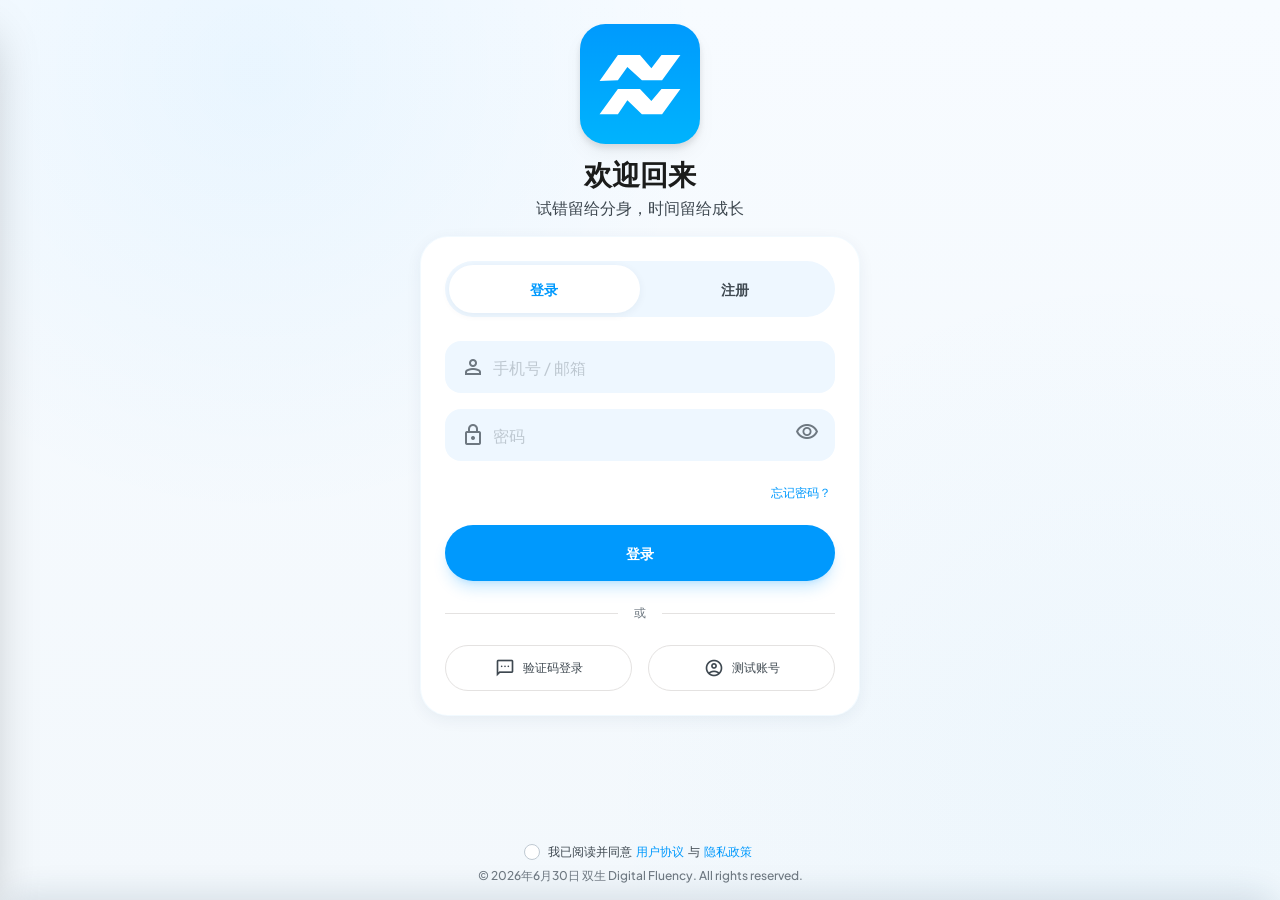
==== commit 4b0a0fe7: "Restore frontend visuals with backend bindings" ====
--- a/android-app/app/src/main/assets/index.html
+++ b/android-app/app/src/main/assets/index.html
@@ -4,11 +4,11 @@
 <meta charset="utf-8"/>
 <meta content="width=device-width, initial-scale=1.0, maximum-scale=1.0, user-scalable=no, viewport-fit=cover" name="viewport"/>
 <title>Twin AI - 合并版</title>
-<!-- Local assets only: loaded through WebViewAssetLoader appassets domain. -->
-<link href="tailwind-local.css" rel="stylesheet"/>
-<link href="offline-icons.css" rel="stylesheet"/>
-<script defer src="webview-runtime-check.js"></script>
-<script defer src="offline-icons.js"></script>
+<!-- Fonts & Icons -->
+<link href="css/jakarta.css" rel="stylesheet"/>
+<link href="css/material-rounded.css" rel="stylesheet"/>
+<link href="css/material-outlined.css" rel="stylesheet"/>
+<script src="js/tailwindcss.js"></script>
 <!-- BEGIN: Tailwind Config -->
 <script data-purpose="tailwind-config" id="tailwind-config">
         try {
@@ -132,8 +132,8 @@
         /* Base View System & Unified Theme */
         html, body {
             width: 100%;
-            height: 100vh; /* Fallback */
-            min-height: 100dvh;
+            height: calc(var(--app-vh, 1vh) * 100);
+            min-height: calc(var(--app-vh, 1vh) * 100);
             margin: 0;
             padding: 0;
             overflow: hidden;
@@ -181,7 +181,7 @@
         }
         
         .logo-splash {
-            transform: translate3d(0, 30vh, 0) scale(1);
+            transform: translate3d(0, 0, 0) scale(1);
         }
         
         .logo-auth {
@@ -214,7 +214,7 @@
         .form-viewport {
             position: relative;
             width: 100%;
-            min-height: 380px;
+            min-height: 310px;
             overflow: visible;
         }
 
@@ -272,7 +272,7 @@
             pointer-events: none;
             transition: opacity 300ms cubic-bezier(0.2, 0, 0, 1);
             width: 100vw;
-            height: 100dvh;
+            height: calc(var(--app-vh, 1vh) * 100);
         }
         
         .overlay-screen.active {
@@ -321,6 +321,16 @@
         }
     </style>
 <style data-purpose="app-styles">
+        @keyframes progress-shimmer {
+            0% { transform: translateX(-100%); }
+            100% { transform: translateX(100%); }
+        }
+
+        .composer-container {
+            bottom: var(--keyboard-inset, 0px);
+            transition: bottom 180ms cubic-bezier(0.2, 0, 0, 1);
+        }
+        
         /* Main App Shared Styles */
         .glass-header {
             background: rgba(247, 251, 255, 0.85);
@@ -370,7 +380,7 @@
             top: 0;
             left: 0;
             width: 100vw;
-            height: 100dvh;
+            height: calc(var(--app-vh, 1vh) * 100);
             display: flex;
             flex-direction: column;
             opacity: 0;
@@ -402,10 +412,14 @@
         /* Sub-screen transition */
         .screen.sub-screen {
             transform: translateX(20px);
-        }
-        
+            background-color: #F7FBFF; /* brand-main-bg fallback */
+        }
+        
+        .screen.sub-screen.active,
         .screen.sub-screen.entering {
             transform: translateX(0);
+            pointer-events: auto;
+            opacity: 1;
         }
 
         /* Drawer Transition */
@@ -414,7 +428,7 @@
             pointer-events: none;
             transition: opacity 240ms cubic-bezier(0.2, 0, 0, 1);
             width: 100vw;
-            height: 100dvh;
+            height: calc(var(--app-vh, 1vh) * 100);
         }
         #drawer-overlay.active {
             opacity: 1;
@@ -423,7 +437,7 @@
         #drawer {
             transform: translateX(-100%);
             transition: transform 280ms cubic-bezier(0.2, 0, 0, 1);
-            height: 100dvh;
+            height: calc(var(--app-vh, 1vh) * 100);
         }
         #drawer.active {
             transform: translateX(0);
@@ -627,7 +641,7 @@
             pointer-events: none;
             transition: opacity 240ms cubic-bezier(0.2, 0, 0, 1);
             width: 100vw;
-            height: 100dvh;
+            height: calc(var(--app-vh, 1vh) * 100);
         }
         #upload-overlay.active {
             opacity: 1;
@@ -640,12 +654,12 @@
             inset: 0;
             z-index: 1000;
             width: 100vw;
-            height: 100dvh;
+            height: calc(var(--app-vh, 1vh) * 100);
             /* background is handled globally */
         }
         
         .composer-container {
-            padding-bottom: max(env(safe-area-inset-bottom), 24px);
+            padding-bottom: max(env(safe-area-inset-bottom), 8px);
         }
     </style>
 <!-- END: Styles -->
@@ -678,17 +692,17 @@
 </div>
 <h1 class="text-on-surface tracking-tight mt-sm font-headline-xl text-headline-xl" id="splash-title">双生</h1>
 </div>
-<div class="absolute bottom-xl left-0 right-0 flex flex-col items-center space-y-lg px-margin-mobile" id="splash-footer">
+<div class="absolute bottom-8 left-0 right-0 flex flex-col items-center space-y-lg px-margin-mobile" id="splash-footer">
 <p class="text-secondary tracking-widest uppercase font-body-lg text-body-lg">试错留给分身，时间留给成长</p>
 <div class="w-48 h-1 bg-surface-container-highest rounded-full overflow-hidden relative">
-<div class="absolute inset-0 bg-primary-container rounded-full w-1/2 shadow-[0px_0px_12px_rgba(33,167,230,0.3)]" style="animation: progress-shimmer 2.5s infinite linear; @keyframes progress-shimmer { 0% { transform: translateX(-100%); } 100% { transform: translateX(100%); } }"></div>
+<div class="absolute inset-0 bg-primary-container rounded-full w-1/2 shadow-[0px_0px_12px_rgba(33,167,230,0.3)]" style="animation: progress-shimmer 2.5s infinite linear;"></div>
 </div>
 </div>
 </section>
 <!-- ================= MAIN AUTH FLOW ================= -->
 <section class="view-screen overflow-y-auto hide-scrollbar" id="screen-auth">
-<div class="w-full max-w-[480px] mx-auto min-h-[100dvh] flex flex-col pt-12 pb-safe-bottom px-margin-mobile">
-<div class="flex flex-col items-center text-center mb-8 z-20 w-full shrink-0" id="brand-header">
+<div class="w-full max-w-[480px] mx-auto h-full flex flex-col pt-6 pb-safe-bottom px-margin-mobile">
+<div class="flex flex-col items-center text-center mb-4 z-20 w-full shrink-0" id="brand-header">
 <div class="mb-sm flex justify-center items-center h-[120px] w-[120px] logo-container" id="brand-logo-dest"></div>
 <div class="transition-opacity duration-300" id="brand-text">
 <h1 class="font-headline-lg-mobile text-headline-lg-mobile text-on-surface mb-xs font-bold" id="brand-title">欢迎回来</h1>
@@ -715,11 +729,11 @@
 <div class="form-viewport" id="auth-viewport">
 <!-- Panel: Login Password -->
 <div class="auth-panel active" id="panel-login_password">
-<form class="space-y-6" onsubmit="event.preventDefault(); authActions.loginPassword();">
+<form class="space-y-6" onsubmit="event.preventDefault()">
 <div class="space-y-4">
 <div class="relative m3-input rounded-2xl flex items-center group">
 <span class="material-symbols-outlined absolute left-4 text-outline group-focus-within:text-brand-blue transition-colors">person</span>
-<input class="w-full h-full pl-12 pr-4 bg-transparent border-none rounded-2xl font-body-md text-body-md focus:ring-0 placeholder:text-outline-variant outline-none" id="login-account" placeholder="手机号 / 邮箱" type="text"/>
+<input class="w-full h-full pl-12 pr-4 bg-transparent border-none rounded-2xl font-body-md text-body-md focus:ring-0 placeholder:text-outline-variant outline-none" placeholder="手机号 / 邮箱" type="text"/>
 </div>
 <div class="relative m3-input rounded-2xl flex items-center group">
 <span class="material-symbols-outlined absolute left-4 text-outline group-focus-within:text-brand-blue transition-colors">lock</span>
@@ -732,35 +746,34 @@
 <div class="flex justify-end px-1">
 <a class="font-label-sm text-label-sm text-brand-blue hover:text-brand-dark-blue transition-colors cursor-pointer" onclick="switchAuthState('forgot_password')">忘记密码？</a>
 </div>
-<button class="w-full h-14 bg-brand-blue text-white font-label-md text-label-md font-bold rounded-full shadow-lg shadow-brand-blue/20 transition-transform active:scale-[0.98] focus:outline-none" id="btn-login-password">登录</button>
+<button class="w-full h-14 bg-brand-blue text-white font-label-md text-label-md font-bold rounded-full shadow-lg shadow-brand-blue/20 transition-transform active:scale-[0.98] focus:outline-none">登录</button>
 </form>
-<p class="font-label-sm text-label-sm text-error text-center mt-3 hidden" id="auth-error-login"></p>
 <div class="flex items-center my-6">
 <div class="flex-1 h-px bg-surface-container-highest"></div>
 <span class="px-4 font-label-sm text-label-sm text-outline">或</span>
 <div class="flex-1 h-px bg-surface-container-highest"></div>
 </div>
 <div class="grid grid-cols-2 gap-4">
-<button class="flex items-center justify-center gap-2 py-3 rounded-full border border-surface-container-highest text-on-surface-variant font-label-sm text-label-sm hover:bg-brand-surface transition-colors active:scale-[0.98] focus:outline-none" onclick="authActions.unsupported('验证码登录接口尚未接入，当前请使用邮箱密码登录。')">
+<button class="flex items-center justify-center gap-2 py-3 rounded-full border border-surface-container-highest text-on-surface-variant font-label-sm text-label-sm hover:bg-brand-surface transition-colors active:scale-[0.98] focus:outline-none" onclick="switchAuthState('login_sms')">
 <span class="material-symbols-outlined text-[20px]">sms</span>验证码登录
                             </button>
-<button class="flex items-center justify-center gap-2 py-3 rounded-full border border-surface-container-highest text-on-surface-variant font-label-sm text-label-sm hover:bg-brand-surface transition-colors active:scale-[0.98] focus:outline-none" onclick="authActions.unsupported(`当前连接本地后端：${apiClient.baseUrl}`)">
-<span class="material-symbols-outlined text-[20px]">account_circle</span>本地后端
+<button class="flex items-center justify-center gap-2 py-3 rounded-full border border-surface-container-highest text-on-surface-variant font-label-sm text-label-sm hover:bg-brand-surface transition-colors active:scale-[0.98] focus:outline-none" onclick="loginSuccess()">
+<span class="material-symbols-outlined text-[20px]">account_circle</span>测试账号
                             </button>
 </div>
 </div>
 <!-- Panel: Register -->
 <div class="auth-panel" id="panel-register">
-<form class="space-y-6" onsubmit="event.preventDefault(); authActions.register();">
+<form class="space-y-6" onsubmit="event.preventDefault()">
 <div class="space-y-4">
 <div class="relative m3-input rounded-2xl flex items-center group">
 <span class="material-symbols-outlined absolute left-4 text-outline group-focus-within:text-brand-blue transition-colors">person</span>
-<input class="w-full h-full pl-12 pr-4 bg-transparent border-none rounded-2xl font-body-md text-body-md focus:ring-0 placeholder:text-outline-variant outline-none" id="register-account" placeholder="邮箱" type="email"/>
+<input class="w-full h-full pl-12 pr-4 bg-transparent border-none rounded-2xl font-body-md text-body-md focus:ring-0 placeholder:text-outline-variant outline-none" placeholder="手机号 / 邮箱" type="text"/>
 </div>
 <div class="relative m3-input rounded-2xl flex items-center group">
 <span class="material-symbols-outlined absolute left-4 text-outline group-focus-within:text-brand-blue transition-colors">verified_user</span>
-<input class="w-full h-full pl-12 pr-[100px] bg-transparent border-none rounded-2xl font-body-md text-body-md focus:ring-0 placeholder:text-outline-variant outline-none" id="register-display-name" placeholder="昵称（可选）" type="text"/>
-<button class="absolute right-2 h-9 px-4 bg-brand-light-blue text-brand-blue font-label-sm font-bold rounded-full transition-colors hover:bg-brand-light-blue/80 focus:outline-none" onclick="authActions.unsupported('验证码注册暂未接入，本地阶段使用邮箱密码注册。')" type="button">验证码</button>
+<input class="w-full h-full pl-12 pr-[100px] bg-transparent border-none rounded-2xl font-body-md text-body-md focus:ring-0 placeholder:text-outline-variant outline-none" placeholder="验证码" type="text"/>
+<button class="absolute right-2 h-9 px-4 bg-brand-light-blue text-brand-blue font-label-sm font-bold rounded-full transition-colors hover:bg-brand-light-blue/80 focus:outline-none" type="button">获取验证码</button>
 </div>
 <div class="relative m3-input rounded-2xl flex items-center group">
 <span class="material-symbols-outlined absolute left-4 text-outline group-focus-within:text-brand-blue transition-colors">lock</span>
@@ -770,13 +783,12 @@
 </button>
 </div>
 </div>
-<button class="w-full h-14 bg-brand-blue text-white font-label-md text-label-md font-bold rounded-full shadow-lg shadow-brand-blue/20 transition-transform active:scale-[0.98] focus:outline-none" id="btn-register">注册</button>
+<button class="w-full h-14 bg-brand-blue text-white font-label-md text-label-md font-bold rounded-full shadow-lg shadow-brand-blue/20 transition-transform active:scale-[0.98] focus:outline-none">注册</button>
 </form>
-<p class="font-label-sm text-label-sm text-error text-center mt-3 hidden" id="auth-error-register"></p>
 </div>
 <!-- Panel: Login SMS -->
 <div class="auth-panel" id="panel-login_sms">
-<form class="space-y-6 pt-2" onsubmit="event.preventDefault(); authActions.unsupported('验证码登录接口尚未接入，当前请使用邮箱密码登录。')">
+<form class="space-y-6 pt-2" onsubmit="event.preventDefault()">
 <div class="space-y-4">
 <div class="relative m3-input rounded-2xl flex items-center group">
 <span class="material-symbols-outlined absolute left-4 text-outline group-focus-within:text-brand-blue transition-colors">person</span>
@@ -793,7 +805,7 @@
 </div>
 <!-- Panel: Forgot Password -->
 <div class="auth-panel" id="panel-forgot_password">
-<form class="space-y-6 pt-2" onsubmit="event.preventDefault(); authActions.unsupported('找回密码接口尚未接入，请先使用已注册邮箱密码登录。')">
+<form class="space-y-6 pt-2" onsubmit="event.preventDefault()">
 <div class="space-y-4">
 <div class="relative m3-input rounded-2xl flex items-center group">
 <span class="material-symbols-outlined absolute left-4 text-outline group-focus-within:text-brand-blue transition-colors">phone_iphone</span>
@@ -908,15 +920,19 @@
 <h2 class="text-[20px] font-semibold text-on-surface">双生</h2>
 <span class="text-[12px] text-on-surface-variant ml-auto">你的学习分身</span>
 </div>
+<div class="relative mb-4">
+    <span class="material-symbols-rounded absolute left-3 top-1/2 -translate-y-1/2 text-outline-variant text-[18px]">search</span>
+    <input class="w-full pl-9 pr-3 py-2 bg-brand-surface rounded-xl text-[14px] outline-none border-none" placeholder="搜索分身或对话..." type="text"/>
+</div>
+<button class="w-full flex items-center justify-center gap-2 p-3 rounded-xl bg-brand-blue text-white btn-press focus:outline-none mb-2 shadow-md shadow-brand-blue/20" onclick="app.navigate('create-twin'); app.closeDrawer()">
+    <span class="material-symbols-rounded text-[18px]">add</span>
+    <span class="font-medium text-[14px]">新建分身</span>
+</button>
 </div>
 <div class="px-4 flex-1 overflow-y-auto" id="sidebar-twins-list">
 <!-- Rendered via JS -->
 </div>
-<div class="p-4 border-t border-brand-blue/5 space-y-2 mt-auto pb-safe-bottom">
-<button class="w-full flex items-center gap-3 p-3 rounded-[16px] bg-brand-light-blue text-brand-dark-blue btn-press focus:outline-none transition-colors-fast" onclick="app.navigate('create-twin'); app.closeDrawer()">
-<span class="material-symbols-rounded text-[20px]">add</span>
-<span class="font-medium text-[15px]">新建分身</span>
-</button>
+<div class="p-4 border-t border-brand-blue/5 mt-auto pb-safe-bottom">
 <button class="w-full flex items-center gap-3 p-3 rounded-[16px] hover:bg-brand-surface text-on-surface-variant btn-press focus:outline-none transition-colors-fast" onclick="app.navigate('settings'); app.closeDrawer()">
 <span class="material-symbols-rounded text-[20px]">settings</span>
 <span class="font-medium text-[15px]">设置</span>
@@ -930,25 +946,25 @@
 <div class="w-12 h-1.5 bg-outline-variant/40 rounded-full mx-auto mb-6"></div>
 <h3 class="text-[18px] font-semibold text-on-surface mb-6 text-center">发送内容或上传文件</h3>
 <div class="grid grid-cols-4 gap-4 max-w-[400px] mx-auto w-full">
-<button class="flex flex-col items-center gap-2 btn-press focus:outline-none" onclick="app.toggleUploadSheet(false); app.navigate('upload-material')">
+<button class="flex flex-col items-center gap-2 btn-press focus:outline-none" onclick="app.toggleUploadSheet(false); app.pickFiles('.pdf,.doc,.docx,.ppt,.pptx,.txt,.md')">
 <div class="w-14 h-14 rounded-[20px] bg-blue-50 text-brand-blue flex items-center justify-center shadow-sm">
 <span class="material-symbols-rounded text-[28px]">description</span>
 </div>
 <span class="text-[12px] font-medium text-on-surface-variant">文档</span>
 </button>
-<button class="flex flex-col items-center gap-2 btn-press focus:outline-none" onclick="app.toggleUploadSheet(false); alert('图片上传可保存到资料库，当前版本暂不自动解析图片内容。')">
+<button class="flex flex-col items-center gap-2 btn-press focus:outline-none" onclick="app.toggleUploadSheet(false)">
 <div class="w-14 h-14 rounded-[20px] bg-green-50 text-green-500 flex items-center justify-center shadow-sm">
 <span class="material-symbols-rounded text-[28px]">image</span>
 </div>
 <span class="text-[12px] font-medium text-on-surface-variant">图片</span>
 </button>
-<button class="flex flex-col items-center gap-2 btn-press focus:outline-none" onclick="app.toggleUploadSheet(false); alert('音频上传可保存到资料库，当前版本暂不自动转写。')">
+<button class="flex flex-col items-center gap-2 btn-press focus:outline-none" onclick="app.toggleUploadSheet(false)">
 <div class="w-14 h-14 rounded-[20px] bg-purple-50 text-purple-500 flex items-center justify-center shadow-sm">
 <span class="material-symbols-rounded text-[28px]">mic</span>
 </div>
 <span class="text-[12px] font-medium text-on-surface-variant">录音</span>
 </button>
-<button class="flex flex-col items-center gap-2 btn-press focus:outline-none" onclick="app.toggleUploadSheet(false); alert('拍照上传待接入相机流程，请先使用文件选择。')">
+<button class="flex flex-col items-center gap-2 btn-press focus:outline-none" onclick="app.toggleUploadSheet(false)">
 <div class="w-14 h-14 rounded-[20px] bg-orange-50 text-orange-500 flex items-center justify-center shadow-sm">
 <span class="material-symbols-rounded text-[28px]">camera_alt</span>
 </div>
@@ -1070,7 +1086,7 @@
 <div class="flex flex-wrap gap-2 ml-13 pl-13">
 <button class="px-4 py-2 bg-brand-card border border-brand-blue/10 rounded-[16px] text-[13px] font-medium text-on-surface-variant hover:bg-brand-surface btn-press shadow-sm transition-colors-fast focus:outline-none" onclick="app.navigate('learning-route')">学习路线</button>
 <button class="px-4 py-2 bg-brand-card border border-brand-blue/10 rounded-[16px] text-[13px] font-medium text-on-surface-variant hover:bg-brand-surface btn-press shadow-sm transition-colors-fast focus:outline-none" onclick="app.navigate('blackboard')">黑板演示</button>
-<button class="px-4 py-2 bg-brand-card border border-brand-blue/10 rounded-[16px] text-[13px] font-medium text-on-surface-variant hover:bg-brand-surface btn-press shadow-sm transition-colors-fast focus:outline-none" onclick="app.navigate('upload-material')">补充资料</button>
+<button class="px-4 py-2 bg-brand-card border border-brand-blue/10 rounded-[16px] text-[13px] font-medium text-on-surface-variant hover:bg-brand-surface btn-press shadow-sm transition-colors-fast focus:outline-none" onclick="app.pickFiles('.pdf,.doc,.docx,.ppt,.pptx,.txt,.md,image/*')">补充资料</button>
 </div>
 </div>
 <div class="flex flex-col gap-3 w-full stagger-enter stagger-5 hidden" id="loading-message">
@@ -1116,8 +1132,6 @@
 </button>
 </div>
 </div>
-<p class="text-[11px] text-outline-variant mt-3 text-center opacity-60 pb-2">Shift + Enter 换行，Enter 发送</p>
-</div>
 </div>
 </div>
 <!-- SETTINGS SCREEN -->
@@ -1193,7 +1207,7 @@
 <textarea class="w-full p-3 rounded-xl border border-outline-variant/40 bg-brand-main-bg focus:border-brand-blue focus:ring-1 focus:ring-brand-blue outline-none" placeholder="描述你希望这个分身帮你达成什么目标..." rows="3"></textarea>
 </div>
 </div>
-<button class="w-full py-4 bg-brand-blue text-white font-medium rounded-2xl shadow-md btn-press focus:outline-none" onclick="app.createTwinFromForm()">
+<button class="w-full py-4 bg-brand-blue text-white font-medium rounded-2xl shadow-md btn-press focus:outline-none" onclick="app.navigate('main-chat')">
                 创建并开始
             </button>
 </div>
@@ -1311,7 +1325,7 @@
 </header>
 <main class="flex-1 p-4 md:p-8 flex flex-col justify-center w-full relative z-10 overflow-hidden">
 <div class="max-w-[800px] mx-auto w-full h-full flex flex-col justify-center pb-safe-bottom">
-<div class="bg-[#2A3036] rounded-[24px] border border-white/5 shadow-2xl p-6 md:p-10 aspect-[4/3] flex flex-col items-center justify-center text-center w-full max-h-full" id="blackboard-card">
+<div class="bg-[#2A3036] rounded-[24px] border border-white/5 shadow-2xl p-6 md:p-10 aspect-[4/3] flex flex-col items-center justify-center text-center w-full max-h-full">
 <div class="text-white/60 text-sm mb-4">步骤 2 / 5</div>
 <div class="text-white/90 text-xl md:text-2xl font-mono mb-8 leading-relaxed">
                     F(s) = \int_{0}^{\infty} f(t)e^{-st} dt
@@ -1348,10 +1362,10 @@
 <h1 class="text-[18px] font-semibold text-on-surface">今日学习路线</h1>
 </div>
 </header>
-<main class="flex-1 overflow-y-auto hide-scrollbar p-6 w-full">
+<main class="flex-1 overflow-y-auto hide-scrollbar p-4 w-full">
 <div class="max-w-[600px] mx-auto w-full pb-safe-bottom">
-<div class="relative border-l-2 border-brand-blue/20 ml-4 space-y-8 pb-8">
-<div class="relative pl-8">
+<div class="relative border-l-2 border-brand-blue/20 ml-2 space-y-6 pb-8">
+<div class="relative pl-6">
 <div class="absolute -left-[11px] top-1 w-5 h-5 rounded-full bg-brand-blue border-4 border-brand-main-bg shadow-sm"></div>
 <div class="app-card p-4">
 <h3 class="font-semibold text-on-surface mb-1">1. 复习拉普拉斯变换定义</h3>
@@ -1359,14 +1373,14 @@
 <button class="text-xs text-brand-blue font-medium bg-brand-light-blue px-3 py-1.5 rounded-lg btn-press focus:outline-none">开始学习</button>
 </div>
 </div>
-<div class="relative pl-8">
+<div class="relative pl-6">
 <div class="absolute -left-[11px] top-1 w-5 h-5 rounded-full bg-brand-surface border-4 border-brand-main-bg shadow-sm"></div>
 <div class="app-card p-4 opacity-70">
 <h3 class="font-semibold text-on-surface mb-1">2. 常见变换对记忆</h3>
 <p class="text-sm text-on-surface-variant mb-3">使用闪卡复习 10 个常用公式。</p>
 </div>
 </div>
-<div class="relative pl-8">
+<div class="relative pl-6">
 <div class="absolute -left-[11px] top-1 w-5 h-5 rounded-full bg-brand-surface border-4 border-brand-main-bg shadow-sm"></div>
 <div class="app-card p-4 opacity-70">
 <h3 class="font-semibold text-on-surface mb-1">3. 错题变式训练</h3>
@@ -1597,277 +1611,136 @@
         }
     }
 
-    function normalizeScreens(activeScreenId) {
-        const targetId = `screen-${activeScreenId}`;
-        document.querySelectorAll('.screen').forEach((screen) => {
-            const isActive = screen.id === targetId;
-            screen.classList.toggle('active', isActive);
-            screen.classList.remove('entering', 'leaving');
-            screen.style.removeProperty('opacity');
-            screen.style.removeProperty('transform');
-            screen.style.removeProperty('visibility');
-            screen.style.removeProperty('pointer-events');
-        });
-        document.getElementById('drawer-overlay')?.classList.remove('active');
-        document.getElementById('drawer')?.classList.remove('active');
-        document.getElementById('upload-overlay')?.classList.remove('active');
-        document.getElementById('upload-sheet')?.classList.remove('active');
-        document.getElementById('overlay-doc')?.classList.remove('active');
-        if (window.app?.state) {
-            app.state.isDrawerOpen = false;
-            app.state.isUploadSheetOpen = false;
-            app.state.currentScreen = activeScreenId;
-            app.state.isNavigating = false;
-        }
-        return true;
-    }
-
     function loginSuccess() {
         document.getElementById('login-wrapper').style.display = 'none';
-        normalizeScreens('main-chat');
-        if (window.app) {
-            app.state.isAuthenticated = true;
-            app.renderSidebar();
-            app.updateMainView();
-        }
-        console.log('[DualSheng] login success -> main-chat ready');
+        document.getElementById('screen-main-chat').classList.add('active');
     }
 </script>
 <script data-purpose="app-logic">
     // --- Main App Logic ---
-    const apiClient = {
-        baseUrl: localStorage.getItem('dualsheng.api.baseUrl') || (
-            location.origin === 'https://appassets.androidplatform.net'
-                ? 'http://8.148.69.255'
-                : 'http://127.0.0.1:8000'
-        ),
-        tokens: JSON.parse(localStorage.getItem('dualsheng.tokens') || 'null'),
-
-        setBaseUrl(value) {
-            this.baseUrl = value.replace(/\/$/, '');
-            localStorage.setItem('dualsheng.api.baseUrl', this.baseUrl);
-        },
-
-        setTokens(tokens) {
-            this.tokens = tokens;
-            if (tokens) {
-                localStorage.setItem('dualsheng.tokens', JSON.stringify(tokens));
-            } else {
-                localStorage.removeItem('dualsheng.tokens');
+    const appData = {
+        twins: [
+            {
+                id: 'twin-1',
+                name: '数学学习分身',
+                icon: 'functions',
+                color: 'blue',
+                conversations: [
+                    { id: 'conv-1', title: '拉普拉斯变换复习', time: '10:24' },
+                    { id: 'conv-2', title: '错题变式训练', time: '昨天' },
+                    { id: 'conv-3', title: '帮我总结今天的错题', time: '前天' }
+                ]
+            },
+            {
+                id: 'twin-2',
+                name: '英语口语分身',
+                icon: 'font_download',
+                color: 'green',
+                conversations: []
+            },
+            {
+                id: 'twin-3',
+                name: '考研复习分身',
+                icon: 'school',
+                color: 'purple',
+                conversations: [
+                    { id: 'conv-4', title: '政治大纲背诵', time: '上周' }
+                ]
             }
-        },
-
-        async request(path, options = {}, retry = true) {
-            const headers = new Headers(options.headers || {});
-            if (!(options.body instanceof FormData) && !headers.has('Content-Type')) {
-                headers.set('Content-Type', 'application/json');
-            }
-            if (this.tokens?.access_token) {
-                headers.set('Authorization', `Bearer ${this.tokens.access_token}`);
-            }
-            const response = await fetch(`${this.baseUrl}${path}`, { ...options, headers });
-            if (response.status === 401 && retry && this.tokens?.refresh_token) {
-                const refreshed = await this.refreshToken().catch(() => null);
-                if (refreshed) return this.request(path, options, false);
-                this.setTokens(null);
-                throw new Error('登录已过期，请重新登录');
-            }
-            const contentType = response.headers.get('content-type') || '';
-            const body = contentType.includes('application/json') ? await response.json() : await response.text();
-            if (!response.ok) {
-                const message = body?.message || body?.detail || `请求失败 (${response.status})`;
-                throw new Error(message);
-            }
-            return body;
-        },
-
-        register(payload) { return this.request('/api/auth/register', { method: 'POST', body: JSON.stringify(payload) }); },
-        login(payload) { return this.request('/api/auth/login', { method: 'POST', body: JSON.stringify(payload) }); },
-        refreshToken() {
-            return this.request('/api/auth/refresh', {
-                method: 'POST',
-                body: JSON.stringify({ refresh_token: this.tokens?.refresh_token })
-            }, false).then((tokens) => {
-                this.setTokens(tokens);
-                return tokens;
-            });
-        },
-        getMe() { return this.request('/api/users/me'); },
-        getUsage() { return this.request('/api/usage/me'); },
-        listTwins() { return this.request('/api/twins'); },
-        createTwin(payload) { return this.request('/api/twins', { method: 'POST', body: JSON.stringify(payload) }); },
-        listConversations() { return this.request('/api/conversations'); },
-        getConversation(id) { return this.request(`/api/conversations/${id}`); },
-        sendMessage(payload) { return this.request('/api/chat/message', { method: 'POST', body: JSON.stringify(payload) }); },
-        listFiles() { return this.request('/api/files'); },
-        listDocuments() { return this.request('/api/documents'); },
-        uploadFile(file) {
-            const form = new FormData();
-            form.append('upload', file);
-            return this.request('/api/files/upload', { method: 'POST', body: form, headers: {} });
-        },
-        parseDocument(fileId) { return this.request('/api/documents/parse', { method: 'POST', body: JSON.stringify({ file_id: fileId }) }); },
-        simulateTwin(id) { return this.request(`/api/twins/${id}/simulate`, { method: 'POST', body: JSON.stringify({}) }); },
-        getWeakPoints(id) { return this.request(`/api/twins/${id}/weak-points`); },
-        getBlackboard(id, topic) {
-            return this.request(`/api/twins/${id}/blackboard`, { method: 'POST', body: JSON.stringify({ topic }) });
-        }
+        ]
     };
 
-    const authActions = {
-        setError(id, message) {
-            const node = document.getElementById(id);
-            if (!node) return;
-            node.textContent = message || '';
-            node.classList.toggle('hidden', !message);
-        },
-
-        ensureTerms() {
-            if (!document.getElementById('terms')?.checked) {
-                throw new Error('请先阅读并同意用户协议与隐私政策');
-            }
-        },
-
-        async loginPassword() {
-            this.setError('auth-error-login', '');
-            try {
-                const account = document.getElementById('login-account').value.trim();
-                const password = document.getElementById('login-password').value;
-                if (!account || !password) throw new Error('请输入账号和密码');
-                const result = await apiClient.login({
-                    login_type: 'password',
-                    account,
-                    password,
-                    device: { platform: 'android-webview', app_version: '1.0.0' }
-                });
-                apiClient.setTokens(result.tokens);
-                await app.bootstrap(result.user);
-                loginSuccess();
-            } catch (error) {
-                this.setError('auth-error-login', error.message);
-            }
-        },
-
-        async register() {
-            this.setError('auth-error-register', '');
-            try {
-                this.ensureTerms();
-                const email = document.getElementById('register-account').value.trim();
-                const displayName = document.getElementById('register-display-name').value.trim();
-                const password = document.getElementById('reg-password').value;
-                if (!email || !password) throw new Error('请输入邮箱和密码');
-                const result = await apiClient.register({ email, password, display_name: displayName || null });
-                apiClient.setTokens(result.tokens);
-                await app.bootstrap(result.user);
-                loginSuccess();
-            } catch (error) {
-                this.setError('auth-error-register', error.message);
-            }
-        },
-
-        unsupported(message) {
-            this.setError('auth-error-login', message);
-            this.setError('auth-error-register', message);
-        }
-    };
-
-    const appData = {
-        user: null,
-        usage: null,
-        twins: [],
-        conversations: [],
-        files: [],
-        documents: [],
-        weakPoints: [],
-        route: null,
-        blackboard: null
-    };
+    window.addEventListener('popstate', (e) => {
+        const screen = e.state?.screen || 'main-chat';
+        app.navigateInternal(screen, { fromPopState: true });
+    });
 
     const app = {
         state: {
             currentScreen: 'main-chat',
-            aiMode: 'twin',
+            aiMode: 'twin', 
             isDrawerOpen: false,
             isUploadSheetOpen: false,
-            isNavigating: false,
-            isAuthenticated: false,
-            selectedTwinId: null,
-            selectedConversationId: null,
+            selectedTwinId: 'twin-1',
+            selectedConversationId: 'conv-1',
             isVoiceListening: false
         },
 
         init() {
-            this.bindUploadInput();
-            this.handleInput();
             this.renderSidebar();
             this.updateMainView();
-            if (apiClient.tokens?.access_token) {
-                this.bootstrap().then(() => loginSuccess()).catch(() => apiClient.setTokens(null));
-            }
-        },
-
-        async bootstrap(user) {
-            appData.user = user || await apiClient.getMe();
-            const [twins, conversations, usage] = await Promise.all([
-                apiClient.listTwins(),
-                apiClient.listConversations(),
-                apiClient.getUsage()
-            ]);
-            appData.twins = twins;
-            appData.conversations = conversations;
-            appData.usage = usage;
-            this.state.selectedTwinId = twins[0]?.id || null;
-            this.state.selectedConversationId = conversations[0]?.id || null;
-            this.renderSidebar();
-            this.updateMainView();
-        },
-
-        iconForTwin(twin) {
-            if (!twin) return 'functions';
-            if (/英|口语|english/i.test(twin.subject || twin.name)) return 'font_download';
-            if (/考|学|school/i.test(twin.subject || twin.name)) return 'school';
-            return 'functions';
+            this.handleInput(); 
+            this.bindFileInput();
+        },
+
+        bindFileInput() {
+            const input = document.getElementById('material-file-input');
+            if (!input) return;
+
+            input.addEventListener('change', (e) => {
+                const files = Array.from(e.target.files || []);
+                if (!files.length) return;
+
+                const twin = appData.twins.find(t => t.id === this.state.selectedTwinId);
+                if (twin) {
+                    const newConvId = 'conv-' + Date.now();
+                    twin.conversations.unshift({
+                        id: newConvId,
+                        title: `上传了 ${files.length} 个文件`,
+                        time: '刚刚'
+                    });
+                    this.state.selectedConversationId = newConvId;
+                    this.renderSidebar();
+                    this.updateMainView();
+                }
+
+                input.value = '';
+            });
+        },
+
+        pickFiles(accept = '*/*') {
+            const input = document.getElementById('material-file-input');
+            if (!input) return;
+            input.accept = accept;
+            input.click();
         },
 
         renderSidebar() {
             const container = document.getElementById('sidebar-twins-list');
-            if (!container) return;
-            if (!appData.twins.length) {
-                container.innerHTML = `
-                    <div class="app-card p-4 text-center">
-                        <p class="text-sm text-on-surface-variant mb-3">还没有学习分身</p>
-                        <button class="px-4 py-2 rounded-full bg-brand-blue text-white" onclick="app.navigate('create-twin'); app.closeDrawer()">创建分身</button>
-                    </div>
-                `;
-                return;
-            }
-
             let html = '<div class="space-y-4">';
-            appData.twins.forEach((twin) => {
+
+            appData.twins.forEach(twin => {
                 const isActiveTwin = this.state.selectedTwinId === twin.id;
-                const icon = this.iconForTwin(twin);
+                
                 html += `
                 <div class="${isActiveTwin ? 'twin-item-active' : ''}">
                     <button class="w-full flex items-center justify-between p-3 focus:outline-none rounded-[16px] ${isActiveTwin ? 'bg-brand-surface' : 'hover:bg-brand-surface'}" onclick="app.selectTwin('${twin.id}')">
                         <div class="flex items-center gap-3">
-                            <div class="icon-box bg-blue-50 text-blue-500 shrink-0">
-                                <span class="material-symbols-rounded text-[20px]">${icon}</span>
+                            <div class="icon-box bg-${twin.color}-50 text-${twin.color}-500 shrink-0">
+                                <span class="material-symbols-rounded text-[20px]">${twin.icon}</span>
                             </div>
-                            <span class="font-semibold text-[15px] text-on-surface truncate">${this.escape(twin.name)}</span>
+                            <span class="font-semibold text-[15px] text-on-surface truncate">${twin.name}</span>
                         </div>
-                        <span class="material-symbols-rounded text-outline-variant text-[20px]">${isActiveTwin ? 'arrow_drop_down' : 'chevron_right'}</span>
+                        <span class="material-symbols-rounded text-outline-variant text-[20px] transition-transform duration-200 ${isActiveTwin ? 'rotate-90 text-brand-blue' : ''}">chevron_right</span>
                     </button>
                 `;
+
                 if (isActiveTwin) {
-                    html += `<div class="pl-14 pr-2 pb-2 pt-2 space-y-1 relative">`;
-                    appData.conversations.forEach((conv) => {
-                        const isConvActive = this.state.selectedConversationId === conv.id;
-                        html += `
+                    html += `<div class="pl-14 pr-2 pb-2 pt-2 space-y-1 relative before:absolute before:left-[35px] before:top-0 before:bottom-4 before:w-[2px] before:bg-outline-variant/10">`;
+                    
+                    if (twin.conversations.length > 0) {
+                        twin.conversations.forEach(conv => {
+                            const isConvActive = this.state.selectedConversationId === conv.id;
+                            html += `
                             <button class="w-full flex items-center justify-between p-2.5 rounded-[12px] text-left focus:outline-none hover:bg-brand-surface transition-colors-fast conv-item ${isConvActive ? 'conv-item-active' : ''}" onclick="app.selectConversation('${conv.id}')">
-                                <span class="text-[14px] truncate">${this.escape(conv.title)}</span>
+                                <div class="flex items-center gap-2 truncate">
+                                    <span class="text-[14px] truncate">${conv.title}</span>
+                                </div>
                             </button>
-                        `;
-                    });
+                            `;
+                        });
+                    }
+                    
                     html += `
                         <button class="w-full flex items-center gap-2 p-2.5 rounded-[12px] text-left text-on-surface-variant hover:text-brand-blue hover:bg-brand-surface transition-colors-fast focus:outline-none mt-1" onclick="app.selectConversation(null)">
                             <span class="material-symbols-rounded text-[18px]">add</span>
@@ -1875,110 +1748,135 @@
                         </button>
                     </div>`;
                 }
+                
                 html += `</div>`;
             });
-            container.innerHTML = html + '</div>';
-            window.DualShengHydrateIcons?.();
+
+            html += '</div>';
+            container.innerHTML = html;
         },
 
         selectTwin(twinId) {
+            if (this.state.selectedTwinId === twinId) return;
+            
             this.state.selectedTwinId = twinId;
+            const twin = appData.twins.find(t => t.id === twinId);
+            
+            if (twin && twin.conversations.length > 0) {
+                this.state.selectedConversationId = twin.conversations[0].id;
+            } else {
+                this.state.selectedConversationId = null;
+            }
+            
             this.renderSidebar();
             this.updateMainView();
             this.closeDrawer();
         },
 
-        async selectConversation(convId) {
+        selectConversation(convId) {
             this.state.selectedConversationId = convId;
             this.renderSidebar();
-            if (convId) {
-                const detail = await apiClient.getConversation(convId).catch(() => null);
-                const userMessage = this.lastMessageByRole(detail?.messages || [], 'user');
-                const assistantMessage = this.lastMessageByRole(detail?.messages || [], 'assistant');
-                this.setChatText(userMessage?.content || detail?.conversation?.title || '', assistantMessage?.content || '');
-            }
             this.updateMainView();
             this.closeDrawer();
         },
 
         updateMainView() {
-            const twin = appData.twins.find((item) => item.id === this.state.selectedTwinId);
-            const headerTitle = document.getElementById('main-header-title');
-            const emptyTitle = document.getElementById('empty-state-title');
-            const title = twin?.name || (appData.user ? `${appData.user.display_name || '你的'}学习分身` : '双生');
-            if (headerTitle) headerTitle.innerText = title;
-            if (emptyTitle) emptyTitle.innerText = title;
-
-            ['main-header-icon', 'empty-state-icon', 'chat-twin-icon'].forEach((id) => {
-                const node = document.getElementById(id);
-                if (node) node.innerText = this.iconForTwin(twin);
-            });
+            const twin = appData.twins.find(t => t.id === this.state.selectedTwinId);
+            if(twin) {
+                const headerTitle = document.getElementById('main-header-title');
+                const emptyTitle = document.getElementById('empty-state-title');
+                
+                if(headerTitle) headerTitle.innerText = twin.name;
+                if(emptyTitle) emptyTitle.innerText = twin.name;
+                
+                const headerIcon = document.getElementById('main-header-icon');
+                const emptyIcon = document.getElementById('empty-state-icon');
+                const chatIcon = document.getElementById('chat-twin-icon');
+                
+                if(headerIcon) headerIcon.innerText = twin.icon;
+                if(emptyIcon) emptyIcon.innerText = twin.icon;
+                if(chatIcon) chatIcon.innerText = twin.icon;
+                
+                const iconContainer = document.getElementById('empty-state-icon-container');
+                if(iconContainer) {
+                    const twinBgMap = {
+                        blue: 'bg-blue-500',
+                        green: 'bg-green-500',
+                        purple: 'bg-purple-500'
+                    };
+                    iconContainer.className = `w-24 h-24 rounded-[32px] flex items-center justify-center mb-6 relative shadow-lg ${twinBgMap[twin.color] || 'bg-brand-blue'}`;
+                }
+            }
 
             const emptyView = document.getElementById('main-empty-view');
             const chatView = document.getElementById('main-chat-view');
+
             if (this.state.selectedConversationId) {
-                emptyView?.classList.remove('active');
-                chatView?.classList.add('active');
-                const conv = appData.conversations.find((item) => item.id === this.state.selectedConversationId);
-                if (conv) this.setChatText(conv.title, '');
+                if(emptyView) emptyView.classList.remove('active');
+                if(chatView) chatView.classList.add('active');
+                
+                const conv = twin.conversations.find(c => c.id === this.state.selectedConversationId);
+                const userMsg = document.getElementById('chat-user-msg');
+                if(userMsg && conv) {
+                     userMsg.innerText = conv.title;
+                }
             } else {
-                emptyView?.classList.add('active');
-                chatView?.classList.remove('active');
+                if(emptyView) emptyView.classList.add('active');
+                if(chatView) chatView.classList.remove('active');
             }
-            window.DualShengHydrateIcons?.();
-        },
-
-        setChatText(userText, assistantText) {
-            const userNode = document.getElementById('chat-user-msg');
-            if (userNode) userNode.innerText = userText || '新对话已准备好';
-            const assistantNode = document.querySelector('#main-chat-view .app-card p');
-            if (assistantNode && assistantText) assistantNode.innerText = assistantText;
-        },
-
+        },
+        
         handleInput() {
             const input = document.getElementById('chat-input');
             const btnVoice = document.getElementById('btn-voice');
             const btnSend = document.getElementById('btn-send');
-            if (!input || !btnVoice || !btnSend) return;
             const text = input.value.trim();
-            btnVoice.classList.toggle('hidden-state', text.length > 0);
-            btnVoice.classList.toggle('active-state', text.length === 0);
-            btnSend.classList.toggle('hidden-state', text.length === 0);
-            btnSend.classList.toggle('active-state', text.length > 0);
-            if (text && this.state.isVoiceListening) this.toggleVoice(false);
+            
+            if (text.length > 0) {
+                btnVoice.classList.replace('active-state', 'hidden-state');
+                btnSend.classList.replace('hidden-state', 'active-state');
+                if(this.state.isVoiceListening) this.toggleVoice(false);
+            } else {
+                btnSend.classList.replace('active-state', 'hidden-state');
+                btnVoice.classList.replace('hidden-state', 'active-state');
+            }
         },
 
         toggleVoice(forceState) {
             const btn = document.getElementById('btn-voice');
             this.state.isVoiceListening = forceState !== undefined ? forceState : !this.state.isVoiceListening;
-            btn?.classList.toggle('listening', this.state.isVoiceListening);
+            
+            if (this.state.isVoiceListening) {
+                btn.classList.add('listening');
+                document.getElementById('chat-input').placeholder = "正在听你说...";
+            } else {
+                btn.classList.remove('listening');
+                document.getElementById('chat-input').placeholder = "输入你的问题或学习需求...";
+            }
+        },
+
+        sendMessage() {
             const input = document.getElementById('chat-input');
-            if (input) input.placeholder = this.state.isVoiceListening ? '正在听你说...' : '输入你的问题或学习需求...';
-        },
-
-        async sendMessage() {
-            const input = document.getElementById('chat-input');
-            const text = input?.value.trim();
-            if (!text) return;
+            const text = input.value.trim();
+            if(!text) return;
+            
             input.value = '';
-            this.handleInput();
-            this.setChatText(text, '正在请求分身...');
-            normalizeScreens('main-chat');
-            try {
-                const result = await apiClient.sendMessage({
-                    message: text,
-                    conversation_id: this.state.selectedConversationId
+            this.handleInput(); 
+            
+            const twin = appData.twins.find(t => t.id === this.state.selectedTwinId);
+            if(twin) {
+                const newConvId = 'conv-' + Date.now();
+                twin.conversations.unshift({
+                    id: newConvId,
+                    title: text,
+                    time: '刚刚'
                 });
-                this.state.selectedConversationId = result.conversation_id;
-                appData.conversations = await apiClient.listConversations();
-                this.setChatText(text, result.answer);
+                this.state.selectedConversationId = newConvId;
                 this.renderSidebar();
                 this.updateMainView();
-            } catch (error) {
-                this.setChatText(text, `发送失败：${error.message}`);
             }
         },
-
+        
         handleInputKeypress(e) {
             if (e.key === 'Enter' && !e.shiftKey) {
                 e.preventDefault();
@@ -1986,22 +1884,98 @@
             }
         },
 
-        async navigate(screenId) {
+        onBackPressed() {
+            if (this.state.isUploadSheetOpen) {
+                this.toggleUploadSheet(false);
+                return true;
+            }
+            if (this.state.isDrawerOpen) {
+                this.closeDrawer();
+                return true;
+            }
+            if (this.state.currentScreen !== 'main-chat' && this.state.currentScreen !== 'auth') {
+                this.navigate('main-chat');
+                return true;
+            }
+            return false;
+        },
+
+        pushScreen(screenId) {
+            if (this.state.currentScreen === screenId) return;
+            history.pushState({ screen: screenId }, '', `#${screenId}`);
+            this.navigateInternal(screenId);
+        },
+
+        navigateInternal(screenId, options = {}) {
+            if (this.isAnimating) return;
+            
+            const current = document.getElementById(`screen-${this.state.currentScreen}`);
             const next = document.getElementById(`screen-${screenId}`);
-            if (!next) return;
-            this.closeDrawer();
-            this.toggleUploadSheet(false);
-            normalizeScreens(screenId);
-            if (screenId === 'twin-library') await this.loadLibrary();
-            if (screenId === 'learning-route') await this.loadLearningRoute();
-            if (screenId === 'mistake-review') await this.loadWeakPoints();
-            if (screenId === 'blackboard') await this.loadBlackboard();
+            if(!next || current === next) return;
+            
+            this.isAnimating = true;
+            
+            requestAnimationFrame(() => {
+                let transitionFired = false;
+                const onTransitionEnd = (e) => {
+                    if (e && e.target !== next && e.target !== current) return;
+                    if (transitionFired) return;
+                    transitionFired = true;
+                    
+                    if (next) {
+                        next.removeEventListener('transitionend', onTransitionEnd);
+                        next.classList.remove('entering');
+                        next.classList.add('active');
+                    }
+                    if (current) {
+                        current.classList.remove('leaving', 'active');
+                    }
+                    this.state.currentScreen = screenId;
+                    this.isAnimating = false;
+                };
+
+                if (current) {
+                    current.classList.add('leaving');
+                    current.classList.remove('active', 'entering');
+                }
+                
+                if (next) {
+                    // For .view-screen (like main-chat), it doesn't have .entering in CSS, 
+                    // so we must add .active directly to trigger its fade-in transition.
+                    if (next.classList.contains('view-screen')) {
+                        next.classList.add('active');
+                    } else {
+                        next.classList.add('entering');
+                    }
+                    next.classList.remove('leaving');
+                    next.addEventListener('transitionend', onTransitionEnd);
+                }
+                
+                // Fallback in case transitionend never fires (e.g. no transition defined or invisible)
+                setTimeout(() => {
+                    if (!transitionFired) {
+                        onTransitionEnd(null);
+                    }
+                }, 350);
+            });
+        },
+
+        navigate(screenId) {
+            this.pushScreen(screenId);
         },
 
         toggleDrawer(force) {
             this.state.isDrawerOpen = force !== undefined ? force : !this.state.isDrawerOpen;
-            document.getElementById('drawer')?.classList.toggle('active', this.state.isDrawerOpen);
-            document.getElementById('drawer-overlay')?.classList.toggle('active', this.state.isDrawerOpen);
+            const drawer = document.getElementById('drawer');
+            const overlay = document.getElementById('drawer-overlay');
+            
+            if (this.state.isDrawerOpen) {
+                drawer.classList.add('active');
+                overlay.classList.add('active');
+            } else {
+                drawer.classList.remove('active');
+                overlay.classList.remove('active');
+            }
         },
 
         closeDrawer() {
@@ -2010,193 +1984,42 @@
 
         toggleUploadSheet(force) {
             this.state.isUploadSheetOpen = force !== undefined ? force : !this.state.isUploadSheetOpen;
-            document.getElementById('upload-sheet')?.classList.toggle('active', this.state.isUploadSheetOpen);
-            document.getElementById('upload-overlay')?.classList.toggle('active', this.state.isUploadSheetOpen);
-        },
-
-        bindUploadInput() {
-            if (document.getElementById('material-file-input')) return;
-            const input = document.createElement('input');
-            input.id = 'material-file-input';
-            input.type = 'file';
-            input.accept = '.txt,.md,.pdf,.docx,.ppt,.pptx,.jpg,.jpeg,.png,.webp,.wav,.mp3,.m4a';
-            input.className = 'hidden';
-            input.addEventListener('change', () => {
-                const file = input.files?.[0];
-                if (file) this.uploadMaterial(file);
-                input.value = '';
-            });
-            document.body.appendChild(input);
-            document.querySelectorAll('button').forEach((button) => {
-                if ((button.textContent || '').includes('选择文件')) {
-                    button.addEventListener('click', () => input.click());
-                }
-            });
-        },
-
-        async uploadMaterial(file) {
-            this.renderUploadQueue(`正在上传 ${file.name}...`);
-            try {
-                const result = await apiClient.uploadFile(file);
-                this.renderUploadQueue(`${result.file.original_name} 已保存，状态：${result.document?.parse_status || result.file.status}`);
-                if (/\.(txt|md|docx)$/i.test(file.name)) {
-                    await apiClient.parseDocument(result.file.id).catch((error) => this.renderUploadQueue(`已上传，解析失败：${error.message}`));
-                }
-                await this.loadLibrary();
-            } catch (error) {
-                this.renderUploadQueue(`上传失败：${error.message}`);
+            const sheet = document.getElementById('upload-sheet');
+            const overlay = document.getElementById('upload-overlay');
+            
+            if (this.state.isUploadSheetOpen) {
+                sheet.classList.add('active');
+                overlay.classList.add('active');
+            } else {
+                sheet.classList.remove('active');
+                overlay.classList.remove('active');
             }
         },
 
-        renderUploadQueue(text) {
-            const queueTitle = [...document.querySelectorAll('#screen-upload-material h3')].find((node) => node.textContent.includes('上传队列'));
-            if (queueTitle) queueTitle.innerText = '上传队列';
-            const card = document.querySelector('#screen-upload-material .app-card');
-            if (card) card.innerHTML = `<div class="text-sm text-on-surface-variant">${this.escape(text)}</div>`;
-        },
-
-        async loadLibrary() {
-            try {
-                const [files, documents] = await Promise.all([apiClient.listFiles(), apiClient.listDocuments()]);
-                appData.files = files;
-                appData.documents = documents;
-                const list = document.querySelector('#screen-twin-library .space-y-3');
-                if (!list) return;
-                if (!files.length && !documents.length) {
-                    list.innerHTML = '<div class="app-card p-4 text-center text-sm text-on-surface-variant">资料库为空，请先上传资料。</div>';
-                    return;
-                }
-                list.innerHTML = documents.map((doc) => `
-                    <div class="app-card p-4 flex items-start gap-4">
-                        <div class="w-12 h-12 rounded-xl bg-blue-50 text-blue-500 flex items-center justify-center shrink-0">
-                            <span class="material-symbols-rounded">description</span>
-                        </div>
-                        <div class="flex-1">
-                            <h4 class="font-medium text-on-surface mb-1">${this.escape(doc.title || doc.original_name || '资料')}</h4>
-                            <p class="text-xs text-on-surface-variant mb-2">${this.escape(doc.parse_status || doc.status)} · ${this.formatSize(doc.size_bytes)}</p>
-                        </div>
-                    </div>
-                `).join('');
-                window.DualShengHydrateIcons?.();
-            } catch (error) {
-                this.renderUploadQueue(`资料库加载失败：${error.message}`);
-            }
-        },
-
-        async loadLearningRoute() {
-            const twinId = this.state.selectedTwinId;
-            const container = document.querySelector('#screen-learning-route .border-l-2');
-            if (!container || !twinId) return;
-            try {
-                const route = await apiClient.simulateTwin(twinId);
-                appData.route = route;
-                container.innerHTML = route.optimal_path.map((step, index) => `
-                    <div class="relative pl-8">
-                        <div class="absolute -left-[11px] top-1 w-5 h-5 rounded-full ${index === 0 ? 'bg-brand-blue' : 'bg-brand-surface'} border-4 border-brand-main-bg shadow-sm"></div>
-                        <div class="app-card p-4 ${index > 0 ? 'opacity-70' : ''}">
-                            <h3 class="font-semibold text-on-surface mb-1">${step.index}. ${this.escape(step.title)}</h3>
-                            <p class="text-sm text-on-surface-variant mb-3">${this.escape(step.teacher)} · ${this.escape(step.mode)} · ${this.escape(step.verification)}</p>
-                        </div>
-                    </div>
-                `).join('');
-            } catch (error) {
-                container.innerHTML = `<div class="app-card p-4 text-sm text-error">学习路线加载失败：${this.escape(error.message)}</div>`;
-            }
-        },
-
-        async loadWeakPoints() {
-            const twinId = this.state.selectedTwinId;
-            const list = document.querySelector('#screen-mistake-review .space-y-4');
-            if (!list || !twinId) return;
-            try {
-                appData.weakPoints = await apiClient.getWeakPoints(twinId);
-                list.innerHTML = appData.weakPoints.map((item) => `
-                    <div class="app-card p-4">
-                        <div class="flex justify-between items-center mb-2">
-                            <h4 class="font-semibold text-on-surface">${this.escape(item.topic)}</h4>
-                            <span class="text-xs text-brand-blue">${this.escape(item.severity)}</span>
-                        </div>
-                        <p class="text-sm text-on-surface-variant mb-2">${this.escape(item.evidence)}</p>
-                        <p class="text-sm text-brand-dark-blue">${this.escape(item.next_action)}</p>
-                    </div>
-                `).join('');
-            } catch (error) {
-                list.innerHTML = `<div class="app-card p-4 text-sm text-error">薄弱点加载失败：${this.escape(error.message)}</div>`;
-            }
-        },
-
-        async loadBlackboard() {
-            const twinId = this.state.selectedTwinId;
-            const board = document.getElementById('blackboard-card');
-            if (!board || !twinId) return;
-            try {
-                appData.blackboard = await apiClient.getBlackboard(twinId, null);
-                const step = appData.blackboard.steps[0];
-                board.innerHTML = `
-                    <div class="text-white/60 text-sm mb-4">步骤 ${step.index} / ${appData.blackboard.steps.length}</div>
-                    <div class="text-white/90 text-xl md:text-2xl font-mono mb-8 leading-relaxed">${this.escape(step.formula || step.title)}</div>
-                    <p class="text-white/70 text-sm md:text-base max-w-md">${this.escape(step.explanation)}</p>
-                `;
-            } catch (error) {
-                board.innerHTML = `<p class="text-white/70 text-sm">黑板加载失败：${this.escape(error.message)}</p>`;
-            }
-        },
-
-        async createTwinFromForm() {
-            const screen = document.getElementById('screen-create-twin');
-            const inputs = screen.querySelectorAll('input, textarea, select');
-            const name = inputs[0]?.value?.trim() || '我的学习分身';
-            const subject = inputs[1]?.value === '请选择方向' ? '综合学习' : inputs[1]?.value || '综合学习';
-            const goal = inputs[2]?.value?.trim() || '建立可持续同步的学习分身';
-            try {
-                const twin = await apiClient.createTwin({ name, subject, goal });
-                appData.twins.unshift(twin);
-                this.state.selectedTwinId = twin.id;
-                this.renderSidebar();
-                this.updateMainView();
-                this.navigate('main-chat');
-            } catch (error) {
-                alert(`创建失败：${error.message}`);
-            }
-        },
-
         setMode(mode) {
-            if (this.state.aiMode === mode) return;
+            if(this.state.aiMode === mode) return;
+            
             this.state.aiMode = mode;
             const switcher = document.getElementById('ai-mode-switcher');
-            if (!switcher) return;
             const btns = switcher.querySelectorAll('button');
+            
             switcher.classList.remove('mode-twin', 'mode-normal');
             switcher.classList.add(`mode-${mode}`);
-            btns[0]?.classList.toggle('text-brand-blue', mode === 'twin');
-            btns[1]?.classList.toggle('text-brand-blue', mode !== 'twin');
-        },
-
-        formatSize(bytes) {
-            if (!bytes) return '未知大小';
-            if (bytes < 1024 * 1024) return `${Math.round(bytes / 1024)} KB`;
-            return `${(bytes / 1024 / 1024).toFixed(1)} MB`;
-        },
-
-        lastMessageByRole(messages, role) {
-            for (let index = messages.length - 1; index >= 0; index -= 1) {
-                if (messages[index].role === role) return messages[index];
+
+            if (mode === 'twin') {
+                btns[0].classList.replace('text-on-surface-variant', 'text-brand-blue');
+                btns[1].classList.replace('text-brand-blue', 'text-on-surface-variant');
+            } else {
+                btns[1].classList.replace('text-on-surface-variant', 'text-brand-blue');
+                btns[0].classList.replace('text-brand-blue', 'text-on-surface-variant');
             }
-            return null;
-        },
-
-        escape(value) {
-            return String(value ?? '').replace(/[&<>"']/g, (char) => ({
-                '&': '&amp;',
-                '<': '&lt;',
-                '>': '&gt;',
-                '"': '&quot;',
-                "'": '&#39;'
-            }[char]));
         }
     };
 
     document.addEventListener('DOMContentLoaded', () => app.init());
 </script>
 <!-- END: Scripts -->
+<input id="material-file-input" class="hidden" type="file" accept=".pdf,.doc,.docx,.ppt,.pptx,.txt,.md,image/*" multiple />
+<script src="./api-client.js"></script>
+<script src="./backend-bindings.js"></script>
 </body></html>
--- a/android-app/app/src/main/assets/css/jakarta.css
+++ b/android-app/app/src/main/assets/css/jakarta.css
@@ -0,0 +1,145 @@
+﻿/* cyrillic-ext */
+@font-face {
+  font-family: 'Plus Jakarta Sans';
+  font-style: normal;
+  font-weight: 400;
+  font-display: swap;
+  src: url(../fonts/jakarta_font_1.woff2) format('woff2');
+  unicode-range: U+0460-052F, U+1C80-1C8A, U+20B4, U+2DE0-2DFF, U+A640-A69F, U+FE2E-FE2F;
+}
+/* vietnamese */
+@font-face {
+  font-family: 'Plus Jakarta Sans';
+  font-style: normal;
+  font-weight: 400;
+  font-display: swap;
+  src: url(../fonts/jakarta_font_2.woff2) format('woff2');
+  unicode-range: U+0102-0103, U+0110-0111, U+0128-0129, U+0168-0169, U+01A0-01A1, U+01AF-01B0, U+0300-0301, U+0303-0304, U+0308-0309, U+0323, U+0329, U+1EA0-1EF9, U+20AB;
+}
+/* latin-ext */
+@font-face {
+  font-family: 'Plus Jakarta Sans';
+  font-style: normal;
+  font-weight: 400;
+  font-display: swap;
+  src: url(../fonts/jakarta_font_3.woff2) format('woff2');
+  unicode-range: U+0100-02BA, U+02BD-02C5, U+02C7-02CC, U+02CE-02D7, U+02DD-02FF, U+0304, U+0308, U+0329, U+1D00-1DBF, U+1E00-1E9F, U+1EF2-1EFF, U+2020, U+20A0-20AB, U+20AD-20C0, U+2113, U+2C60-2C7F, U+A720-A7FF;
+}
+/* latin */
+@font-face {
+  font-family: 'Plus Jakarta Sans';
+  font-style: normal;
+  font-weight: 400;
+  font-display: swap;
+  src: url(../fonts/jakarta_font_4.woff2) format('woff2');
+  unicode-range: U+0000-00FF, U+0131, U+0152-0153, U+02BB-02BC, U+02C6, U+02DA, U+02DC, U+0304, U+0308, U+0329, U+2000-206F, U+20AC, U+2122, U+2191, U+2193, U+2212, U+2215, U+FEFF, U+FFFD;
+}
+/* cyrillic-ext */
+@font-face {
+  font-family: 'Plus Jakarta Sans';
+  font-style: normal;
+  font-weight: 500;
+  font-display: swap;
+  src: url(../fonts/jakarta_font_1.woff2) format('woff2');
+  unicode-range: U+0460-052F, U+1C80-1C8A, U+20B4, U+2DE0-2DFF, U+A640-A69F, U+FE2E-FE2F;
+}
+/* vietnamese */
+@font-face {
+  font-family: 'Plus Jakarta Sans';
+  font-style: normal;
+  font-weight: 500;
+  font-display: swap;
+  src: url(../fonts/jakarta_font_2.woff2) format('woff2');
+  unicode-range: U+0102-0103, U+0110-0111, U+0128-0129, U+0168-0169, U+01A0-01A1, U+01AF-01B0, U+0300-0301, U+0303-0304, U+0308-0309, U+0323, U+0329, U+1EA0-1EF9, U+20AB;
+}
+/* latin-ext */
+@font-face {
+  font-family: 'Plus Jakarta Sans';
+  font-style: normal;
+  font-weight: 500;
+  font-display: swap;
+  src: url(../fonts/jakarta_font_3.woff2) format('woff2');
+  unicode-range: U+0100-02BA, U+02BD-02C5, U+02C7-02CC, U+02CE-02D7, U+02DD-02FF, U+0304, U+0308, U+0329, U+1D00-1DBF, U+1E00-1E9F, U+1EF2-1EFF, U+2020, U+20A0-20AB, U+20AD-20C0, U+2113, U+2C60-2C7F, U+A720-A7FF;
+}
+/* latin */
+@font-face {
+  font-family: 'Plus Jakarta Sans';
+  font-style: normal;
+  font-weight: 500;
+  font-display: swap;
+  src: url(../fonts/jakarta_font_4.woff2) format('woff2');
+  unicode-range: U+0000-00FF, U+0131, U+0152-0153, U+02BB-02BC, U+02C6, U+02DA, U+02DC, U+0304, U+0308, U+0329, U+2000-206F, U+20AC, U+2122, U+2191, U+2193, U+2212, U+2215, U+FEFF, U+FFFD;
+}
+/* cyrillic-ext */
+@font-face {
+  font-family: 'Plus Jakarta Sans';
+  font-style: normal;
+  font-weight: 600;
+  font-display: swap;
+  src: url(../fonts/jakarta_font_1.woff2) format('woff2');
+  unicode-range: U+0460-052F, U+1C80-1C8A, U+20B4, U+2DE0-2DFF, U+A640-A69F, U+FE2E-FE2F;
+}
+/* vietnamese */
+@font-face {
+  font-family: 'Plus Jakarta Sans';
+  font-style: normal;
+  font-weight: 600;
+  font-display: swap;
+  src: url(../fonts/jakarta_font_2.woff2) format('woff2');
+  unicode-range: U+0102-0103, U+0110-0111, U+0128-0129, U+0168-0169, U+01A0-01A1, U+01AF-01B0, U+0300-0301, U+0303-0304, U+0308-0309, U+0323, U+0329, U+1EA0-1EF9, U+20AB;
+}
+/* latin-ext */
+@font-face {
+  font-family: 'Plus Jakarta Sans';
+  font-style: normal;
+  font-weight: 600;
+  font-display: swap;
+  src: url(../fonts/jakarta_font_3.woff2) format('woff2');
+  unicode-range: U+0100-02BA, U+02BD-02C5, U+02C7-02CC, U+02CE-02D7, U+02DD-02FF, U+0304, U+0308, U+0329, U+1D00-1DBF, U+1E00-1E9F, U+1EF2-1EFF, U+2020, U+20A0-20AB, U+20AD-20C0, U+2113, U+2C60-2C7F, U+A720-A7FF;
+}
+/* latin */
+@font-face {
+  font-family: 'Plus Jakarta Sans';
+  font-style: normal;
+  font-weight: 600;
+  font-display: swap;
+  src: url(../fonts/jakarta_font_4.woff2) format('woff2');
+  unicode-range: U+0000-00FF, U+0131, U+0152-0153, U+02BB-02BC, U+02C6, U+02DA, U+02DC, U+0304, U+0308, U+0329, U+2000-206F, U+20AC, U+2122, U+2191, U+2193, U+2212, U+2215, U+FEFF, U+FFFD;
+}
+/* cyrillic-ext */
+@font-face {
+  font-family: 'Plus Jakarta Sans';
+  font-style: normal;
+  font-weight: 700;
+  font-display: swap;
+  src: url(../fonts/jakarta_font_1.woff2) format('woff2');
+  unicode-range: U+0460-052F, U+1C80-1C8A, U+20B4, U+2DE0-2DFF, U+A640-A69F, U+FE2E-FE2F;
+}
+/* vietnamese */
+@font-face {
+  font-family: 'Plus Jakarta Sans';
+  font-style: normal;
+  font-weight: 700;
+  font-display: swap;
+  src: url(../fonts/jakarta_font_2.woff2) format('woff2');
+  unicode-range: U+0102-0103, U+0110-0111, U+0128-0129, U+0168-0169, U+01A0-01A1, U+01AF-01B0, U+0300-0301, U+0303-0304, U+0308-0309, U+0323, U+0329, U+1EA0-1EF9, U+20AB;
+}
+/* latin-ext */
+@font-face {
+  font-family: 'Plus Jakarta Sans';
+  font-style: normal;
+  font-weight: 700;
+  font-display: swap;
+  src: url(../fonts/jakarta_font_3.woff2) format('woff2');
+  unicode-range: U+0100-02BA, U+02BD-02C5, U+02C7-02CC, U+02CE-02D7, U+02DD-02FF, U+0304, U+0308, U+0329, U+1D00-1DBF, U+1E00-1E9F, U+1EF2-1EFF, U+2020, U+20A0-20AB, U+20AD-20C0, U+2113, U+2C60-2C7F, U+A720-A7FF;
+}
+/* latin */
+@font-face {
+  font-family: 'Plus Jakarta Sans';
+  font-style: normal;
+  font-weight: 700;
+  font-display: swap;
+  src: url(../fonts/jakarta_font_4.woff2) format('woff2');
+  unicode-range: U+0000-00FF, U+0131, U+0152-0153, U+02BB-02BC, U+02C6, U+02DA, U+02DC, U+0304, U+0308, U+0329, U+2000-206F, U+20AC, U+2122, U+2191, U+2193, U+2212, U+2215, U+FEFF, U+FFFD;
+}
+
--- a/android-app/app/src/main/assets/css/material-rounded.css
+++ b/android-app/app/src/main/assets/css/material-rounded.css
@@ -0,0 +1,25 @@
+﻿/* fallback */
+@font-face {
+  font-family: 'Material Symbols Rounded';
+  font-style: normal;
+  font-weight: 400;
+  font-display: swap;
+  src: url(../fonts/material-rounded_font_1.woff2) format('woff2');
+}
+
+.material-symbols-rounded {
+  font-family: 'Material Symbols Rounded';
+  font-weight: normal;
+  font-style: normal;
+  font-size: 24px;
+  line-height: 1;
+  letter-spacing: normal;
+  text-transform: none;
+  display: inline-block;
+  white-space: nowrap;
+  word-wrap: normal;
+  direction: ltr;
+  -webkit-font-feature-settings: 'liga';
+  -webkit-font-smoothing: antialiased;
+}
+
--- a/android-app/app/src/main/assets/css/material-outlined.css
+++ b/android-app/app/src/main/assets/css/material-outlined.css
@@ -0,0 +1,25 @@
+﻿/* fallback */
+@font-face {
+  font-family: 'Material Symbols Outlined';
+  font-style: normal;
+  font-weight: 100 700;
+  font-display: block;
+  src: url(../fonts/material-outlined_font_1.woff2) format('woff2');
+}
+
+.material-symbols-outlined {
+  font-family: 'Material Symbols Outlined';
+  font-weight: normal;
+  font-style: normal;
+  font-size: 24px;
+  line-height: 1;
+  letter-spacing: normal;
+  text-transform: none;
+  display: inline-block;
+  white-space: nowrap;
+  word-wrap: normal;
+  direction: ltr;
+  -webkit-font-feature-settings: 'liga';
+  -webkit-font-smoothing: antialiased;
+}
+
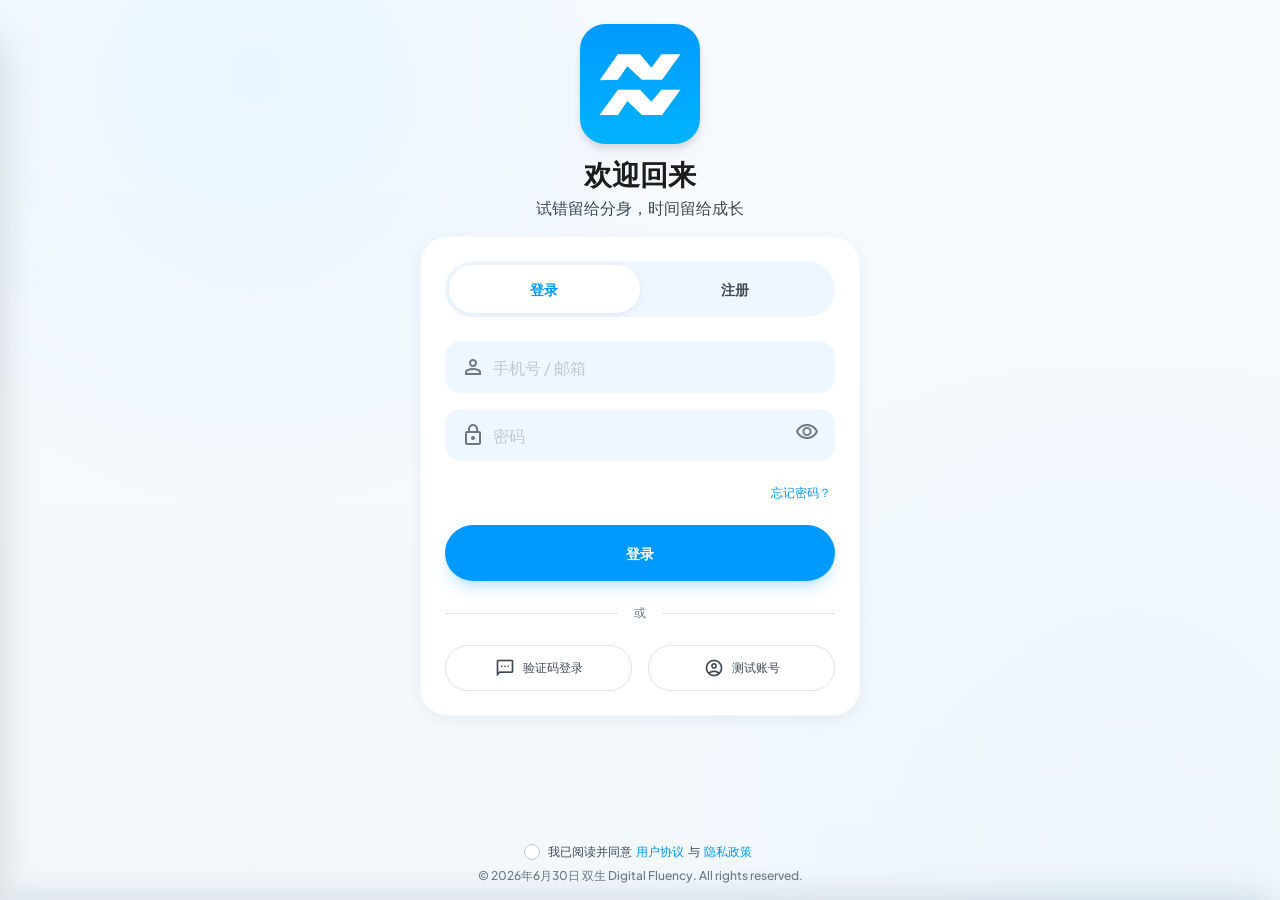
==== commit e2b1eebf: "Fix WebView screen nesting, stabilize auth & secure IP" ====
--- a/android-app/app/src/main/assets/index.html
+++ b/android-app/app/src/main/assets/index.html
@@ -1134,6 +1134,7 @@
 </div>
 </div>
 </div>
+</div>
 <!-- SETTINGS SCREEN -->
 <div class="screen sub-screen" id="screen-settings">
 <header class="w-full flex justify-between items-center px-4 h-[64px] glass-header shrink-0">
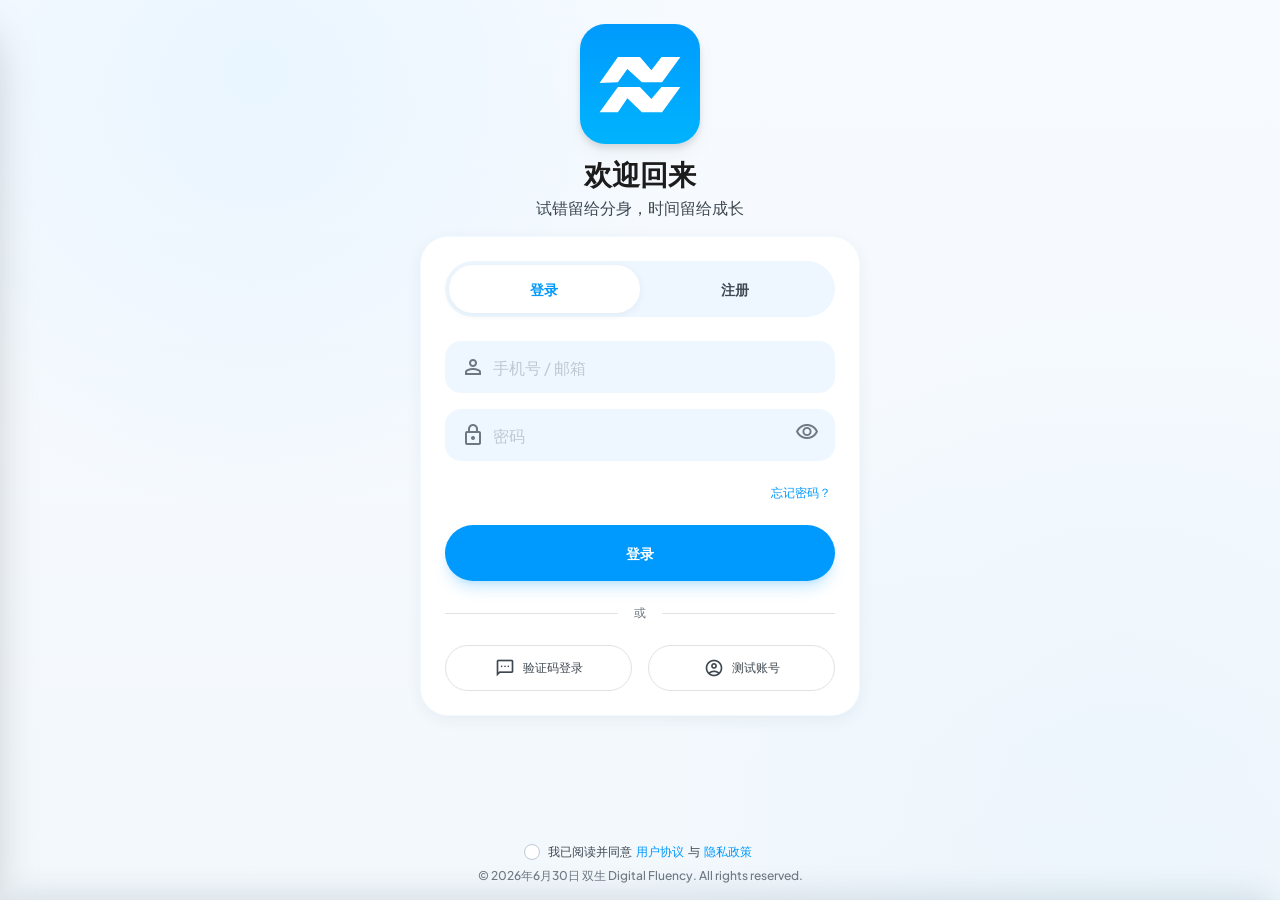
==== commit e050ac03: "Fix login bypass, set up Nginx proxy, and resolve connection timeouts" ====
--- a/android-app/app/src/main/assets/index.html
+++ b/android-app/app/src/main/assets/index.html
@@ -1612,9 +1612,21 @@
         }
     }
 
-    function loginSuccess() {
+    async function loginSuccess() {
+        if (window.DualShengApiClient) {
+            try {
+                await window.DualShengApiClient.testLogin();
+            } catch (e) {
+                console.error("Test login failed", e);
+                alert("测试账号登录失败: " + e.message);
+                return;
+            }
+        }
         document.getElementById('login-wrapper').style.display = 'none';
         document.getElementById('screen-main-chat').classList.add('active');
+        if (window.initApp) {
+            window.initApp();
+        }
     }
 </script>
 <script data-purpose="app-logic">
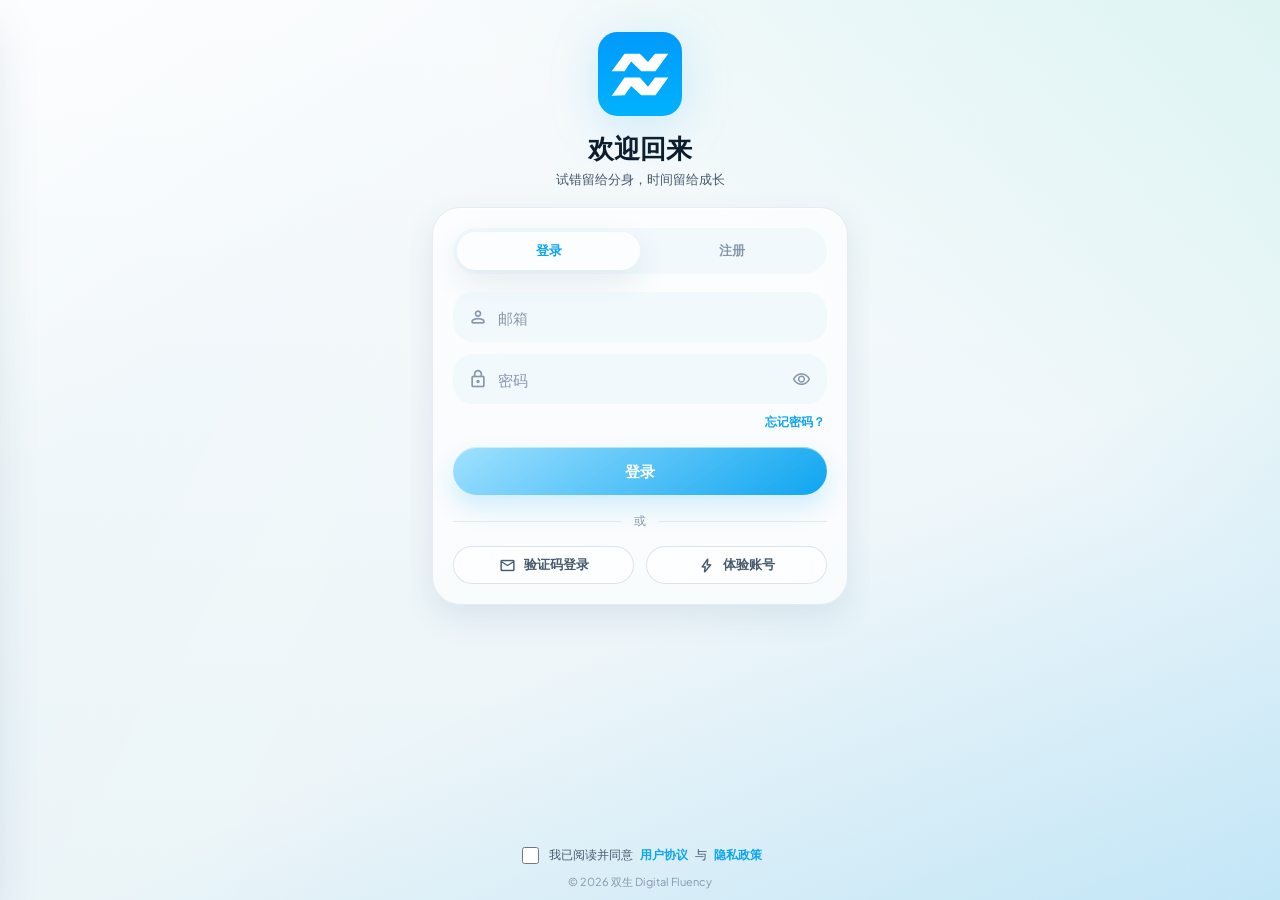
==== commit 273fb108: "Update auth" ====
--- a/android-app/app/src/main/assets/index.html
+++ b/android-app/app/src/main/assets/index.html
@@ -1,2038 +1,132 @@
 <!DOCTYPE html>
+<html lang="zh-CN" data-theme="light">
+<head>
+<meta charset="utf-8"/>
+<meta name="viewport" content="width=device-width, initial-scale=1.0, maximum-scale=1.0, user-scalable=no, viewport-fit=cover"/>
+<title>双生 · 学习分身</title>
 
-<html lang="zh-CN"><head>
-<meta charset="utf-8"/>
-<meta content="width=device-width, initial-scale=1.0, maximum-scale=1.0, user-scalable=no, viewport-fit=cover" name="viewport"/>
-<title>Twin AI - 合并版</title>
-<!-- Fonts & Icons -->
-<link href="css/jakarta.css" rel="stylesheet"/>
-<link href="css/material-rounded.css" rel="stylesheet"/>
-<link href="css/material-outlined.css" rel="stylesheet"/>
-<script src="js/tailwindcss.js"></script>
-<!-- BEGIN: Tailwind Config -->
-<script data-purpose="tailwind-config" id="tailwind-config">
-        try {
-            tailwind.config = {
-                darkMode: "class",
-                theme: {
-                    extend: {
-                        colors: {
-                            // Unified Design System Tokens
-                            "brand-main-bg": "#F7FBFF",
-                            "brand-alt-bg": "#F3F8FC",
-                            "brand-surface": "#EEF7FF",
-                            "brand-card": "#FFFFFF",
-                            "brand-blue": "#0099FD",
-                            "brand-dark-blue": "#0077CC",
-                            "brand-light-blue": "#E6F4FF",
+<link rel="stylesheet" href="css/jakarta.css"/>
+<link rel="stylesheet" href="css/material-rounded.css"/>
+<link rel="stylesheet" href="css/material-outlined.css"/>
+<link rel="stylesheet" href="vendor/katex/katex.min.css"/>
+<link rel="stylesheet" href="css/tokens.css"/>
+<link rel="stylesheet" href="css/app.css"/>
+</head>
+<body>
 
-                            // Original / M3 mappings kept for backwards compatibility where needed
-                            "surface-container-highest": "#e4e2e1",
-                            "primary-fixed": "#E6F4FF", // Maps to Brand Light Blue
-                            "outline-variant": "#bec8d1",
-                            "on-tertiary-fixed": "#141d21",
-                            "on-tertiary-fixed-variant": "#3f484d",
-                            "on-primary-container": "#003852",
-                            "on-error-container": "#93000a",
-                            "surface-container-high": "#eae7e7",
-                            "secondary-fixed-dim": "#c8c6c5",
-                            "background": "#F7FBFF",
-                            "on-secondary-container": "#656464",
-                            "on-surface-variant": "#3e4850",
-                            "surface-variant": "#e4e2e1",
-                            "on-tertiary": "#ffffff",
-                            "on-primary-fixed-variant": "#0077CC",
-                            "primary": "#0099FD", // Maps to Brand Blue
-                            "tertiary": "#576065",
-                            "primary-fixed-dim": "#85cfff",
-                            "inverse-primary": "#85cfff",
-                            "on-secondary": "#ffffff",
-                            "surface-dim": "#dcd9d8",
-                            "on-secondary-fixed-variant": "#474646",
-                            "secondary": "#5f5e5e",
-                            "on-error": "#ffffff",
-                            "surface": "#F3F8FC",
-                            "surface-tint": "#0099FD",
-                            "inverse-surface": "#303030",
-                            "tertiary-fixed": "#dbe4ea",
-                            "on-primary-fixed": "#001e2e",
-                            "inverse-on-surface": "#f3f0ef",
-                            "error-container": "#ffdad6",
-                            "primary-container": "#E6F4FF",
-                            "on-surface": "#1b1c1b",
-                            "outline": "#6e7881",
-                            "secondary-fixed": "#e5e2e1",
-                            "on-background": "#1b1c1b",
-                            "surface-container": "#f0edec",
-                            "surface-bright": "#fcf9f8",
-                            "on-secondary-fixed": "#1c1b1b",
-                            "tertiary-container": "#959ea4",
-                            "surface-container-lowest": "#ffffff",
-                            "secondary-container": "#e5e2e1",
-                            "surface-container-low": "#EEF7FF",
-                            "on-tertiary-container": "#2d353a",
-                            "on-primary": "#ffffff",
-                            "tertiary-fixed-dim": "#bfc8ce",
-                            "error": "#ba1a1a",
-                            "m3-sys-light-primary": "#0099FD",
-                            "m3-sys-light-surface-tint": "#0099FD",
-                            "m3-sys-light-surface-container-low": "#EEF7FF"
-                        },
-                        borderRadius: {
-                            DEFAULT: "1rem",
-                            lg: "2rem",
-                            xl: "3rem",
-                            full: "9999px"
-                        },
-                        spacing: {
-                            lg: "40px",
-                            sm: "12px",
-                            "container-margin": "24px",
-                            xs: "4px",
-                            xl: "64px",
-                            md: "24px",
-                            gutter: "16px",
-                            base: "8px",
-                            "margin-mobile": "20px",
-                            "margin-desktop": "120px",
-                            "safe-bottom": "env(safe-area-inset-bottom)"
-                        },
-                        fontFamily: {
-                            "title-lg": ["Plus Jakarta Sans"],
-                            "body-md": ["Plus Jakarta Sans"],
-                            "label-sm": ["Plus Jakarta Sans"],
-                            "headline-lg-mobile": ["Plus Jakarta Sans"],
-                            "headline-lg": ["Plus Jakarta Sans"],
-                            "display-lg": ["Plus Jakarta Sans"],
-                            "body-lg": ["Plus Jakarta Sans"],
-                            "label-lg": ["Plus Jakarta Sans"],
-                            "headline-md": ["Plus Jakarta Sans"],
-                            "headline-xl": ["Plus Jakarta Sans"],
-                            "label-md": ["Plus Jakarta Sans"],
-                            sans: ["Plus Jakarta Sans", "sans-serif"]
-                        },
-                        fontSize: {
-                            "label-sm": ["12px", { "lineHeight": "16px", "fontWeight": "500" }],
-                            "headline-md": ["24px", { "lineHeight": "32px", "fontWeight": "600" }],
-                            "headline-xl": ["48px", { "lineHeight": "56px", "letterSpacing": "-0.02em", "fontWeight": "700" }],
-                            "headline-lg": ["32px", { "lineHeight": "40px", "letterSpacing": "-0.01em", "fontWeight": "700" }],
-                            "body-lg": ["18px", { "lineHeight": "28px", "fontWeight": "400" }],
-                            "label-md": ["14px", { "lineHeight": "20px", "letterSpacing": "0.01em", "fontWeight": "600" }],
-                            "headline-lg-mobile": ["28px", { "lineHeight": "36px", "fontWeight": "700" }],
-                            "body-md": ["16px", { "lineHeight": "24px", "fontWeight": "400" }]
-                        }
-                    }
-                }
-            }
-        } catch (_e) { }
-    </script>
-<!-- END: Tailwind Config -->
-<!-- BEGIN: Styles -->
-<style data-purpose="auth-styles">
-        /* Base View System & Unified Theme */
-        html, body {
-            width: 100%;
-            height: calc(var(--app-vh, 1vh) * 100);
-            min-height: calc(var(--app-vh, 1vh) * 100);
-            margin: 0;
-            padding: 0;
-            overflow: hidden;
-            font-family: 'Plus Jakarta Sans', sans-serif;
-            background: radial-gradient(circle at 20% 8%, rgba(0,153,253,0.055), transparent 34%), 
-                        radial-gradient(circle at 88% 88%, rgba(77,190,255,0.045), transparent 38%), 
-                        linear-gradient(180deg, #F7FBFF 0%, #F3F8FC 100%);
-            -webkit-tap-highlight-color: transparent;
-        }
-        
-        .view-screen {
-            position: absolute;
-            inset: 0;
-            display: flex;
-            flex-direction: column;
-            visibility: hidden;
-            opacity: 0;
-            pointer-events: none;
-            transition: opacity 300ms cubic-bezier(0.2, 0, 0, 1), visibility 300ms step-end;
-            z-index: 60;
-            width: 100%;
-            height: 100%;
-        }
-        .view-screen.active {
-            visibility: visible;
-            opacity: 1;
-            pointer-events: auto;
-            transition: opacity 300ms cubic-bezier(0.2, 0, 0, 1), visibility 0ms;
-        }
+<div id="app-root">
+  <!-- 启动页 -->
+  <section class="screen active" id="screen-splash">
+    <div class="splash-logo">
+      <svg viewBox="0 0 190 190" xmlns="http://www.w3.org/2000/svg">
+        <defs>
+          <linearGradient id="splashGrad" x1="0" x2="0" y1="0" y2="1">
+            <stop offset="0%" stop-color="#009AFD"/><stop offset="100%" stop-color="#00B2FD"/>
+          </linearGradient>
+        </defs>
+        <rect fill="url(#splashGrad)" height="190" rx="44" width="190"/>
+        <g fill="#FFFFFF">
+          <path d="M31 89 L60 49 L95 49 L113 68 L129 49 L159 49 L130 89 L98 89 L75 67 L60 89 Z">
+            <animateTransform attributeName="transform" calcMode="spline" dur="3s"
+              keySplines="0.45 0.05 0.55 0.95; 0.45 0.05 0.55 0.95" repeatCount="indefinite"
+              type="translate" values="0 0; 0 55; 0 0"/>
+          </path>
+          <path d="M31 144 L60 103 L95 103 L113 124 L129 103 L159 103 L130 143 L98 143 L75 122 L60 143 Z">
+            <animateTransform attributeName="transform" calcMode="spline" dur="3s"
+              keySplines="0.45 0.05 0.55 0.95; 0.45 0.05 0.55 0.95" repeatCount="indefinite"
+              type="translate" values="0 0; 0 -55; 0 0"/>
+          </path>
+        </g>
+      </svg>
+      <h1>双生</h1>
+    </div>
+    <div class="splash-foot">
+      <p>试错留给分身 · 时间留给成长</p>
+      <div class="splash-bar"></div>
+    </div>
+  </section>
 
-        /* Splash Screen Animation */
-        #screen-splash {
-            z-index: 100;
-        }
-        
-        .splash-fade-out {
-            opacity: 0;
-            pointer-events: none;
-            transition: opacity 300ms cubic-bezier(0.2, 0, 0, 1);
-        }
+  <!-- 各功能屏（由 js/app/screens/* 挂载内容） -->
+  <section class="screen" id="screen-auth"></section>
+  <section class="screen" id="screen-home"></section>
+  <section class="screen" id="screen-chat"></section>
+  <section class="screen" id="screen-twin-new"></section>
+  <section class="screen" id="screen-library"></section>
+  <section class="screen" id="screen-route"></section>
+  <section class="screen" id="screen-profile"></section>
+  <section class="screen" id="screen-review"></section>
+  <section class="screen" id="screen-blackboard"></section>
+  <section class="screen" id="screen-mistakes"></section>
+  <section class="screen" id="screen-settings"></section>
+</div>
 
-        .logo-container {
-            transition: transform 300ms cubic-bezier(0.2, 0, 0, 1);
-            transform-origin: top center;
-        }
-        
-        .logo-splash {
-            transform: translate3d(0, 0, 0) scale(1);
-        }
-        
-        .logo-auth {
-            transform: translate3d(0, 0, 0) scale(1);
-        }
+<!-- 抽屉 -->
+<div id="drawer"></div>
 
-        /* Auth Mode Header (Tab vs Title) */
-        .auth-mode-header {
-            position: relative;
-            height: 56px;
-            margin-bottom: 24px;
-        }
-        
-        .mode-header-layer {
-            position: absolute;
-            inset: 0;
-            opacity: 0;
-            pointer-events: none;
-            transform: translateY(10px);
-            transition: opacity 260ms cubic-bezier(0.2, 0, 0, 1), transform 260ms cubic-bezier(0.2, 0, 0, 1);
-        }
-        
-        .mode-header-layer.active {
-            opacity: 1;
-            pointer-events: auto;
-            transform: translateY(0);
-        }
+<!-- 协议 / 隐私 浮层 -->
+<div class="doc-overlay" id="overlay-doc">
+  <div class="doc-card">
+    <header>
+      <h2 id="overlay-doc-title">文档</h2>
+      <button class="icon-btn" id="overlay-doc-close"><span class="i">close</span></button>
+    </header>
+    <div class="doc-body hide-scrollbar">
+      <div class="doc-content hidden" id="doc-agreement">
+        <h3>1. 导言</h3>
+        <p>欢迎您使用“双生”软件及相关服务！更新于：2026年6月30日。</p>
+        <p>为了更好地为您提供服务，请您在开始使用“双生”软件及相关服务之前，务必审慎阅读、充分理解本协议各项条款，特别是免除或限制责任的条款、隐私保护政策等。</p>
+        <h3>2. 账号注册与使用</h3>
+        <p>2.1 您需要注册一个账号才能充分使用本软件。您应当保证注册信息的真实性、准确性。</p>
+        <p>2.2 您需妥善保管账号密码，不得将账号出借、转让或售卖给他人。因您保管不善导致的任何损失由您自行承担。</p>
+        <h3>3. 用户行为规范</h3>
+        <p>在使用本软件时，您同意不从事以下行为：</p>
+        <ul>
+          <li>发布违反国家法律法规的信息；</li>
+          <li>侵犯他人隐私权、名誉权、知识产权等合法权益；</li>
+          <li>利用软件进行任何形式的诈骗或恶意攻击；</li>
+          <li>未经授权获取或滥用系统数据。</li>
+        </ul>
+      </div>
+      <div class="doc-content hidden" id="doc-policy">
+        <h3>1. 数据收集</h3>
+        <p>生效日期：2026年6月30日。</p>
+        <p>为了向您提供我们的服务，我们会收集您在使用双生应用时提供的信息，包括您上传的学习资料、对话内容，以及您自愿提供的其他个人资料。</p>
+        <p>我们还会自动收集某些设备和使用信息，例如设备类型、操作系统版本、应用使用时长和崩溃报告，以帮助我们优化应用性能。</p>
+        <h3>2. 数据使用</h3>
+        <p>我们收集的数据主要用于：</p>
+        <ul>
+          <li>训练并改进您的专属学习分身；</li>
+          <li>提供、维护和改进我们的服务；</li>
+          <li>个性化您的学习体验；</li>
+          <li>与您沟通服务更新、安全警报和支持消息。</li>
+        </ul>
+      </div>
+      <div style="height:80px"></div>
+    </div>
+    <div style="padding:12px 20px calc(14px + var(--safe-b));border-top:1px solid var(--line)">
+      <button class="btn primary block" id="overlay-doc-agree">已阅读并同意</button>
+    </div>
+  </div>
+</div>
 
-        /* Form Viewport & Panels */
-        .form-viewport {
-            position: relative;
-            width: 100%;
-            min-height: 310px;
-            overflow: visible;
-        }
+<input id="global-file-input" class="hidden" type="file" multiple/>
 
-        .auth-panel {
-            position: absolute;
-            top: 0;
-            left: 0;
-            width: 100%;
-            opacity: 0;
-            pointer-events: none;
-            transform: translateX(14px) scale(0.985);
-            transition: opacity 260ms cubic-bezier(0.2, 0, 0, 1), transform 260ms cubic-bezier(0.2, 0, 0, 1);
-        }
-
-        .auth-panel.active {
-            opacity: 1;
-            pointer-events: auto;
-            transform: translateX(0) scale(1);
-            position: relative;
-        }
-
-        .auth-panel.exiting-left {
-            transform: translateX(-14px) scale(0.985);
-            position: absolute;
-        }
-        
-        .auth-panel.exiting-right {
-            transform: translateX(14px) scale(0.985);
-            position: absolute;
-        }
-
-        /* Input Styles - Standardized */
-        .m3-input {
-            height: 52px;
-            background-color: var(--tw-colors-brand-surface, #EEF7FF);
-            transition: background-color 260ms cubic-bezier(0.2, 0, 0, 1), box-shadow 260ms cubic-bezier(0.2, 0, 0, 1), border-color 260ms cubic-bezier(0.2, 0, 0, 1);
-        }
-        .m3-input:focus-within {
-            background-color: var(--tw-colors-brand-card, #FFFFFF);
-            box-shadow: 0 0 0 2px rgba(0, 153, 253, 0.2);
-            border-color: #0099FD;
-        }
-
-        /* Overlay for Docs */
-        .overlay-screen {
-            position: fixed;
-            inset: 0;
-            z-index: 100;
-            background: rgba(247, 251, 255, 0.9);
-            backdrop-filter: blur(8px);
-            display: flex;
-            flex-direction: column;
-            justify-content: flex-end;
-            opacity: 0;
-            pointer-events: none;
-            transition: opacity 300ms cubic-bezier(0.2, 0, 0, 1);
-            width: 100vw;
-            height: calc(var(--app-vh, 1vh) * 100);
-        }
-        
-        .overlay-screen.active {
-            opacity: 1;
-            pointer-events: auto;
-        }
-
-        .overlay-card {
-            background: #ffffff;
-            border-radius: 28px 28px 0 0;
-            height: 90vh;
-            transform: translateY(100%);
-            transition: transform 300ms cubic-bezier(0.2, 0, 0, 1);
-            display: flex;
-            flex-direction: column;
-            box-shadow: 0 -4px 24px rgba(25,54,84,0.06);
-            width: 100%;
-            padding-bottom: env(safe-area-inset-bottom);
-        }
-
-        .overlay-screen.active .overlay-card {
-            transform: translateY(0);
-        }
-        
-        .tab-indicator {
-            transition: transform 260ms cubic-bezier(0.2, 0, 0, 1);
-            box-shadow: 0 2px 8px rgba(25,54,84,0.06);
-        }
-        
-        .tab-btn {
-            color: #3e4850;
-            transition: color 260ms cubic-bezier(0.2, 0, 0, 1);
-        }
-        
-        .tab-btn.active {
-            color: #0099FD;
-        }
-
-        /* Standardized segmented control base */
-        .segmented-control-base {
-            background-color: var(--tw-colors-brand-surface, #EEF7FF);
-            padding: 4px;
-            border-radius: 9999px;
-            position: relative;
-            display: flex;
-        }
-    </style>
-<style data-purpose="app-styles">
-        @keyframes progress-shimmer {
-            0% { transform: translateX(-100%); }
-            100% { transform: translateX(100%); }
-        }
-
-        .composer-container {
-            bottom: var(--keyboard-inset, 0px);
-            transition: bottom 180ms cubic-bezier(0.2, 0, 0, 1);
-        }
-        
-        /* Main App Shared Styles */
-        .glass-header {
-            background: rgba(247, 251, 255, 0.85);
-            backdrop-filter: blur(16px);
-            -webkit-backdrop-filter: blur(16px);
-            border-bottom: 1px solid rgba(0, 153, 253, 0.05);
-            z-index: 40;
-        }
-
-        /* Unified App Card */
-        .app-card {
-            background-color: var(--tw-colors-brand-card, #FFFFFF);
-            border-radius: 28px;
-            box-shadow: 0 4px 16px rgba(25,54,84,0.06);
-            border: 1px solid rgba(0, 153, 253, 0.05);
-            backdrop-filter: blur(12px);
-        }
-        
-        .app-list-item {
-            transition: transform 150ms cubic-bezier(0.2, 0, 0, 1), background-color 150ms cubic-bezier(0.2, 0, 0, 1);
-        }
-        .app-list-item:active {
-            transform: scale(0.985);
-            background-color: var(--tw-colors-brand-surface, #EEF7FF);
-        }
-
-        .icon-box {
-            width: 44px;
-            height: 44px;
-            border-radius: 14px;
-            display: flex;
-            align-items: center;
-            justify-content: center;
-        }
-
-        .hide-scrollbar::-webkit-scrollbar {
-            display: none;
-        }
-        .hide-scrollbar {
-            -ms-overflow-style: none;
-            scrollbar-width: none;
-        }
-
-        /* Screen Transitions */
-        .screen {
-            position: absolute;
-            top: 0;
-            left: 0;
-            width: 100vw;
-            height: calc(var(--app-vh, 1vh) * 100);
-            display: flex;
-            flex-direction: column;
-            opacity: 0;
-            pointer-events: none;
-            transition: opacity 240ms cubic-bezier(0.2, 0, 0, 1), transform 280ms cubic-bezier(0.2, 0, 0, 1);
-            z-index: 10;
-        }
-
-        .screen.active {
-            opacity: 1;
-            pointer-events: auto;
-            z-index: 20;
-            transform: translateX(0);
-        }
-        
-        .screen.entering {
-            opacity: 1;
-            transform: translateX(0);
-            pointer-events: auto;
-            z-index: 30;
-        }
-        
-        .screen.leaving {
-            opacity: 0;
-            pointer-events: none;
-            z-index: 10;
-        }
-
-        /* Sub-screen transition */
-        .screen.sub-screen {
-            transform: translateX(20px);
-            background-color: #F7FBFF; /* brand-main-bg fallback */
-        }
-        
-        .screen.sub-screen.active,
-        .screen.sub-screen.entering {
-            transform: translateX(0);
-            pointer-events: auto;
-            opacity: 1;
-        }
-
-        /* Drawer Transition */
-        #drawer-overlay {
-            opacity: 0;
-            pointer-events: none;
-            transition: opacity 240ms cubic-bezier(0.2, 0, 0, 1);
-            width: 100vw;
-            height: calc(var(--app-vh, 1vh) * 100);
-        }
-        #drawer-overlay.active {
-            opacity: 1;
-            pointer-events: auto;
-        }
-        #drawer {
-            transform: translateX(-100%);
-            transition: transform 280ms cubic-bezier(0.2, 0, 0, 1);
-            height: calc(var(--app-vh, 1vh) * 100);
-        }
-        #drawer.active {
-            transform: translateX(0);
-        }
-
-        /* Unified AI Mode Switcher (matches login tabs) */
-        .mode-switcher-container {
-            background-color: var(--tw-colors-brand-surface, #EEF7FF);
-            border-radius: 9999px;
-            padding: 4px;
-            display: flex;
-            position: relative;
-            box-shadow: inset 0 2px 4px rgba(0,0,0,0.02);
-        }
-        .mode-indicator {
-            position: absolute;
-            top: 4px;
-            bottom: 4px;
-            width: calc(50% - 4px);
-            background-color: #ffffff;
-            border-radius: 9999px;
-            box-shadow: 0 2px 8px rgba(25,54,84,0.06);
-            transition: transform 280ms cubic-bezier(0.2, 0, 0, 1);
-            pointer-events: none;
-        }
-        .mode-twin .mode-indicator { transform: translateX(0); }
-        .mode-normal .mode-indicator { transform: translateX(100%); }
-
-        .btn-press {
-            transition: transform 240ms cubic-bezier(0.2, 0, 0, 1), opacity 240ms cubic-bezier(0.2, 0, 0, 1), background-color 180ms cubic-bezier(0.2, 0, 0, 1);
-        }
-        .btn-press:active {
-            transform: scale(0.96);
-            opacity: 0.8;
-        }
-        
-        .transition-colors-fast {
-            transition: background-color 180ms cubic-bezier(0.2, 0, 0, 1), color 180ms cubic-bezier(0.2, 0, 0, 1), border-color 180ms cubic-bezier(0.2, 0, 0, 1);
-        }
-
-        @media (prefers-reduced-motion: no-preference) {
-            .stagger-enter {
-                animation: fadeSlideUp 450ms cubic-bezier(0.2, 0, 0, 1) forwards;
-                opacity: 0;
-            }
-            .stagger-1 { animation-delay: 40ms; }
-            .stagger-2 { animation-delay: 100ms; }
-            .stagger-3 { animation-delay: 160ms; }
-            .stagger-4 { animation-delay: 220ms; }
-            .stagger-5 { animation-delay: 280ms; }
-
-            @keyframes fadeSlideUp {
-                0% { opacity: 0; transform: translateY(12px); }
-                100% { opacity: 1; transform: translateY(0); }
-            }
-
-            .pulse-dot {
-                animation: pulseOpacity 1.5s infinite ease-in-out;
-            }
-            .pulse-dot-1 { animation-delay: 0s; }
-            .pulse-dot-2 { animation-delay: 0.3s; }
-            .pulse-dot-3 { animation-delay: 0.6s; }
-
-            @keyframes pulseOpacity {
-                0%, 100% { opacity: 0.3; }
-                50% { opacity: 1; }
-            }
-        }
-        
-        .empty-state-grid {
-            display: grid;
-            grid-template-columns: repeat(2, 1fr);
-            gap: 16px;
-        }
-        
-        .view-container {
-            position: relative;
-            width: 100%;
-            flex: 1;
-            display: flex;
-            flex-direction: column;
-            z-index: 10;
-        }
-        
-        .chat-view, .empty-view {
-            position: absolute;
-            top: 0;
-            left: 0;
-            width: 100%;
-            height: 100%;
-            opacity: 0;
-            visibility: hidden;
-            pointer-events: none;
-            transform: translateY(8px);
-            transition: opacity 280ms cubic-bezier(0.2, 0, 0, 1), transform 280ms cubic-bezier(0.2, 0, 0, 1), visibility 280ms;
-        }
-        
-        .chat-view.active, .empty-view.active {
-            opacity: 1;
-            visibility: visible;
-            pointer-events: auto;
-            transform: translateY(0);
-            position: relative;
-        }
-
-        .twin-item-active {
-            background-color: transparent;
-        }
-        
-        .conv-item-active {
-            background-color: var(--tw-colors-brand-surface, #EEF7FF);
-            color: #0099fd !important;
-            font-weight: 500;
-        }
-        
-        .conv-item {
-            color: #3f4753;
-        }
-        
-        /* Composer Styles */
-        .composer-shell {
-            background-color: rgba(255, 255, 255, 0.95);
-            backdrop-filter: blur(12px);
-            border-radius: 32px;
-            box-shadow: 0 4px 24px rgba(25,54,84,0.08);
-            border: 1px solid rgba(0, 153, 253, 0.06);
-            display: flex;
-            align-items: center;
-            padding: 8px 8px 8px 16px;
-            transition: box-shadow 0.2s ease;
-        }
-        .composer-shell:focus-within {
-            box-shadow: 0 6px 32px rgba(0, 153, 253, 0.12);
-            border-color: rgba(0, 153, 253, 0.2);
-        }
-        
-        .action-slot {
-            width: 44px;
-            height: 44px;
-            position: relative;
-            flex-shrink: 0;
-        }
-        
-        .action-btn {
-            position: absolute;
-            top: 0;
-            left: 0;
-            width: 100%;
-            height: 100%;
-            border-radius: 50%;
-            display: flex;
-            align-items: center;
-            justify-content: center;
-            transition: opacity 240ms cubic-bezier(0.2, 0, 0, 1), transform 240ms cubic-bezier(0.2, 0, 0, 1), background-color 180ms cubic-bezier(0.2, 0, 0, 1);
-        }
-        
-        .action-btn.hidden-state {
-            opacity: 0;
-            transform: scale(0.8);
-            pointer-events: none;
-        }
-        
-        .action-btn.active-state {
-            opacity: 1;
-            transform: scale(1);
-            pointer-events: auto;
-        }
-        
-        .voice-btn {
-            background-color: var(--tw-colors-brand-surface, #EEF7FF);
-            color: #0099FD;
-        }
-        .voice-btn.listening {
-            background-color: #ffdad6;
-            color: #ba1a1a;
-            animation: pulse-ring 1.5s infinite;
-        }
-        
-        @keyframes pulse-ring {
-            0% { box-shadow: 0 0 0 0 rgba(255, 218, 214, 0.7); }
-            70% { box-shadow: 0 0 0 10px rgba(255, 218, 214, 0); }
-            100% { box-shadow: 0 0 0 0 rgba(255, 218, 214, 0); }
-        }
-
-        .send-btn {
-            background-color: #0099fd;
-            color: white;
-        }
-
-        /* Upload Sheet Transition */
-        #upload-sheet {
-            transform: translateY(100%);
-            transition: transform 280ms cubic-bezier(0.2, 0, 0, 1);
-            padding-bottom: max(env(safe-area-inset-bottom), 32px);
-        }
-        #upload-sheet.active {
-            transform: translateY(0);
-        }
-        #upload-overlay {
-            opacity: 0;
-            pointer-events: none;
-            transition: opacity 240ms cubic-bezier(0.2, 0, 0, 1);
-            width: 100vw;
-            height: calc(var(--app-vh, 1vh) * 100);
-        }
-        #upload-overlay.active {
-            opacity: 1;
-            pointer-events: auto;
-        }
-
-        /* Login Wrapper styling */
-        #login-wrapper {
-            position: fixed;
-            inset: 0;
-            z-index: 1000;
-            width: 100vw;
-            height: calc(var(--app-vh, 1vh) * 100);
-            /* background is handled globally */
-        }
-        
-        .composer-container {
-            padding-bottom: max(env(safe-area-inset-bottom), 8px);
-        }
-    </style>
-<!-- END: Styles -->
-</head>
-<body class="text-on-surface relative font-sans selection:bg-brand-light-blue selection:text-brand-dark-blue">
-<!-- BEGIN: Main Login Flow Wrapper -->
-<div id="login-wrapper">
-<!-- ================= SPLASH SCREEN ================= -->
-<section class="view-screen active justify-center items-center" id="screen-splash">
-<div class="flex flex-col items-center justify-center space-y-md logo-container logo-splash" id="splash-logo-wrap">
-<div class="relative w-[120px] h-[120px] mx-auto">
-<svg class="w-full h-full drop-shadow-lg" viewbox="0 0 190 190" xmlns="http://www.w3.org/2000/svg">
-<defs>
-<lineargradient id="logoBgGradient-splash" x1="0" x2="0" y1="0" y2="1">
-<stop offset="0%" stop-color="#009AFD"></stop>
-<stop offset="50%" stop-color="#00A7FD"></stop>
-<stop offset="100%" stop-color="#00B3FD"></stop>
-</lineargradient>
-</defs>
-<rect fill="url(#logoBgGradient-splash)" height="190" rx="40" ry="40" width="190"></rect>
-<g fill="#FFFFFF">
-<path d="M31 89 L60 49 L95 49 L113 68 L129 49 L159 49 L130 89 L98 89 L75 67 L60 89 Z">
-<animatetransform attributename="transform" calcmode="spline" dur="3s" keysplines="0.45 0.05 0.55 0.95; 0.45 0.05 0.55 0.95" repeatcount="indefinite" type="translate" values="0 0; 0 55; 0 0"></animatetransform>
-</path>
-<path d="M31 144 L60 103 L95 103 L113 124 L129 103 L159 103 L130 143 L98 143 L75 122 L60 143 Z">
-<animatetransform attributename="transform" calcmode="spline" dur="3s" keysplines="0.45 0.05 0.55 0.95; 0.45 0.05 0.55 0.95" repeatcount="indefinite" type="translate" values="0 0; 0 -55; 0 0"></animatetransform>
-</path>
-</g>
-</svg>
-</div>
-<h1 class="text-on-surface tracking-tight mt-sm font-headline-xl text-headline-xl" id="splash-title">双生</h1>
-</div>
-<div class="absolute bottom-8 left-0 right-0 flex flex-col items-center space-y-lg px-margin-mobile" id="splash-footer">
-<p class="text-secondary tracking-widest uppercase font-body-lg text-body-lg">试错留给分身，时间留给成长</p>
-<div class="w-48 h-1 bg-surface-container-highest rounded-full overflow-hidden relative">
-<div class="absolute inset-0 bg-primary-container rounded-full w-1/2 shadow-[0px_0px_12px_rgba(33,167,230,0.3)]" style="animation: progress-shimmer 2.5s infinite linear;"></div>
-</div>
-</div>
-</section>
-<!-- ================= MAIN AUTH FLOW ================= -->
-<section class="view-screen overflow-y-auto hide-scrollbar" id="screen-auth">
-<div class="w-full max-w-[480px] mx-auto h-full flex flex-col pt-6 pb-safe-bottom px-margin-mobile">
-<div class="flex flex-col items-center text-center mb-4 z-20 w-full shrink-0" id="brand-header">
-<div class="mb-sm flex justify-center items-center h-[120px] w-[120px] logo-container" id="brand-logo-dest"></div>
-<div class="transition-opacity duration-300" id="brand-text">
-<h1 class="font-headline-lg-mobile text-headline-lg-mobile text-on-surface mb-xs font-bold" id="brand-title">欢迎回来</h1>
-<p class="font-body-md text-body-md text-on-surface-variant" id="brand-subtitle">试错留给分身，时间留给成长</p>
-</div>
-</div>
-<!-- Unified Auth Card -->
-<div class="w-full bg-brand-card rounded-[28px] p-6 shadow-[0_4px_16px_rgba(25,54,84,0.06)] border border-brand-blue/5 mb-8 shrink-0 relative z-10">
-<div class="auth-mode-header">
-<div class="mode-header-layer active" id="mode-header-tabs">
-<div class="segmented-control-base w-full h-full">
-<div class="absolute top-1 bottom-1 left-1 w-[calc(50%-4px)] bg-white rounded-full tab-indicator" id="main-tab-indicator" style="transform: translateX(0)"></div>
-<button class="flex-1 font-label-md text-label-md rounded-full z-10 font-bold tab-btn active" id="tab-login" onclick="switchAuthState('login_password')">登录</button>
-<button class="flex-1 font-label-md text-label-md rounded-full z-10 font-bold tab-btn" id="tab-register" onclick="switchAuthState('register')">注册</button>
-</div>
-</div>
-<div class="mode-header-layer flex items-center justify-between" id="mode-header-sub">
-<button class="w-10 h-10 rounded-full flex items-center justify-center bg-brand-surface hover:bg-brand-surface/80 transition-colors" onclick="switchAuthState('login_password')">
-<span class="material-symbols-outlined text-on-surface">arrow_back</span>
-</button>
-<h2 class="font-label-md text-label-md font-bold text-on-surface flex-1 text-center pr-10" id="sub-page-title">验证码登录</h2>
-</div>
-</div>
-<div class="form-viewport" id="auth-viewport">
-<!-- Panel: Login Password -->
-<div class="auth-panel active" id="panel-login_password">
-<form class="space-y-6" onsubmit="event.preventDefault()">
-<div class="space-y-4">
-<div class="relative m3-input rounded-2xl flex items-center group">
-<span class="material-symbols-outlined absolute left-4 text-outline group-focus-within:text-brand-blue transition-colors">person</span>
-<input class="w-full h-full pl-12 pr-4 bg-transparent border-none rounded-2xl font-body-md text-body-md focus:ring-0 placeholder:text-outline-variant outline-none" placeholder="手机号 / 邮箱" type="text"/>
-</div>
-<div class="relative m3-input rounded-2xl flex items-center group">
-<span class="material-symbols-outlined absolute left-4 text-outline group-focus-within:text-brand-blue transition-colors">lock</span>
-<input class="w-full h-full pl-12 pr-12 bg-transparent border-none rounded-2xl font-body-md text-body-md focus:ring-0 placeholder:text-outline-variant outline-none" id="login-password" placeholder="密码" type="password"/>
-<button class="absolute right-4 text-outline hover:text-on-surface transition-colors focus:outline-none" onclick="togglePassword('login-password')" type="button">
-<span class="material-symbols-outlined" id="login-password-icon">visibility</span>
-</button>
-</div>
-</div>
-<div class="flex justify-end px-1">
-<a class="font-label-sm text-label-sm text-brand-blue hover:text-brand-dark-blue transition-colors cursor-pointer" onclick="switchAuthState('forgot_password')">忘记密码？</a>
-</div>
-<button class="w-full h-14 bg-brand-blue text-white font-label-md text-label-md font-bold rounded-full shadow-lg shadow-brand-blue/20 transition-transform active:scale-[0.98] focus:outline-none">登录</button>
-</form>
-<div class="flex items-center my-6">
-<div class="flex-1 h-px bg-surface-container-highest"></div>
-<span class="px-4 font-label-sm text-label-sm text-outline">或</span>
-<div class="flex-1 h-px bg-surface-container-highest"></div>
-</div>
-<div class="grid grid-cols-2 gap-4">
-<button class="flex items-center justify-center gap-2 py-3 rounded-full border border-surface-container-highest text-on-surface-variant font-label-sm text-label-sm hover:bg-brand-surface transition-colors active:scale-[0.98] focus:outline-none" onclick="switchAuthState('login_sms')">
-<span class="material-symbols-outlined text-[20px]">sms</span>验证码登录
-                            </button>
-<button class="flex items-center justify-center gap-2 py-3 rounded-full border border-surface-container-highest text-on-surface-variant font-label-sm text-label-sm hover:bg-brand-surface transition-colors active:scale-[0.98] focus:outline-none" onclick="loginSuccess()">
-<span class="material-symbols-outlined text-[20px]">account_circle</span>测试账号
-                            </button>
-</div>
-</div>
-<!-- Panel: Register -->
-<div class="auth-panel" id="panel-register">
-<form class="space-y-6" onsubmit="event.preventDefault()">
-<div class="space-y-4">
-<div class="relative m3-input rounded-2xl flex items-center group">
-<span class="material-symbols-outlined absolute left-4 text-outline group-focus-within:text-brand-blue transition-colors">person</span>
-<input class="w-full h-full pl-12 pr-4 bg-transparent border-none rounded-2xl font-body-md text-body-md focus:ring-0 placeholder:text-outline-variant outline-none" placeholder="手机号 / 邮箱" type="text"/>
-</div>
-<div class="relative m3-input rounded-2xl flex items-center group">
-<span class="material-symbols-outlined absolute left-4 text-outline group-focus-within:text-brand-blue transition-colors">verified_user</span>
-<input class="w-full h-full pl-12 pr-[100px] bg-transparent border-none rounded-2xl font-body-md text-body-md focus:ring-0 placeholder:text-outline-variant outline-none" placeholder="验证码" type="text"/>
-<button class="absolute right-2 h-9 px-4 bg-brand-light-blue text-brand-blue font-label-sm font-bold rounded-full transition-colors hover:bg-brand-light-blue/80 focus:outline-none" type="button">获取验证码</button>
-</div>
-<div class="relative m3-input rounded-2xl flex items-center group">
-<span class="material-symbols-outlined absolute left-4 text-outline group-focus-within:text-brand-blue transition-colors">lock</span>
-<input class="w-full h-full pl-12 pr-12 bg-transparent border-none rounded-2xl font-body-md text-body-md focus:ring-0 placeholder:text-outline-variant outline-none" id="reg-password" placeholder="设置密码" type="password"/>
-<button class="absolute right-4 text-outline hover:text-on-surface transition-colors focus:outline-none" onclick="togglePassword('reg-password')" type="button">
-<span class="material-symbols-outlined" id="reg-password-icon">visibility</span>
-</button>
-</div>
-</div>
-<button class="w-full h-14 bg-brand-blue text-white font-label-md text-label-md font-bold rounded-full shadow-lg shadow-brand-blue/20 transition-transform active:scale-[0.98] focus:outline-none">注册</button>
-</form>
-</div>
-<!-- Panel: Login SMS -->
-<div class="auth-panel" id="panel-login_sms">
-<form class="space-y-6 pt-2" onsubmit="event.preventDefault()">
-<div class="space-y-4">
-<div class="relative m3-input rounded-2xl flex items-center group">
-<span class="material-symbols-outlined absolute left-4 text-outline group-focus-within:text-brand-blue transition-colors">person</span>
-<input class="w-full h-full pl-12 pr-4 bg-transparent border-none rounded-2xl font-body-md text-body-md focus:ring-0 placeholder:text-outline-variant outline-none" placeholder="手机号 / 邮箱" type="text"/>
-</div>
-<div class="relative m3-input rounded-2xl flex items-center group">
-<span class="material-symbols-outlined absolute left-4 text-outline group-focus-within:text-brand-blue transition-colors">sms</span>
-<input class="w-full h-full pl-12 pr-[100px] bg-transparent border-none rounded-2xl font-body-md text-body-md focus:ring-0 placeholder:text-outline-variant outline-none" placeholder="验证码" type="text"/>
-<button class="absolute right-2 h-9 px-4 bg-brand-light-blue text-brand-blue font-label-sm font-bold rounded-full transition-colors hover:bg-brand-light-blue/80 focus:outline-none" type="button">获取验证码</button>
-</div>
-</div>
-<button class="w-full h-14 bg-brand-blue text-white font-label-md text-label-md font-bold rounded-full shadow-lg shadow-brand-blue/20 transition-transform active:scale-[0.98] focus:outline-none">登录</button>
-</form>
-</div>
-<!-- Panel: Forgot Password -->
-<div class="auth-panel" id="panel-forgot_password">
-<form class="space-y-6 pt-2" onsubmit="event.preventDefault()">
-<div class="space-y-4">
-<div class="relative m3-input rounded-2xl flex items-center group">
-<span class="material-symbols-outlined absolute left-4 text-outline group-focus-within:text-brand-blue transition-colors">phone_iphone</span>
-<div class="absolute left-12 flex items-center gap-1 text-on-surface-variant font-label-md">
-<span>+86</span>
-<span class="material-symbols-outlined text-sm">arrow_drop_down</span>
-</div>
-<input class="w-full h-full pl-28 pr-4 bg-transparent border-none rounded-2xl font-body-md text-body-md focus:ring-0 placeholder:text-outline-variant outline-none" placeholder="请输入手机号" type="tel"/>
-</div>
-<div class="relative m3-input rounded-2xl flex items-center group">
-<span class="material-symbols-outlined absolute left-4 text-outline group-focus-within:text-brand-blue transition-colors">verified_user</span>
-<input class="w-full h-full pl-12 pr-[100px] bg-transparent border-none rounded-2xl font-body-md text-body-md focus:ring-0 placeholder:text-outline-variant outline-none" placeholder="验证码" type="text"/>
-<button class="absolute right-2 h-9 px-4 bg-brand-light-blue text-brand-blue font-label-sm font-bold rounded-full transition-colors hover:bg-brand-light-blue/80 focus:outline-none" type="button">获取验证码</button>
-</div>
-<div class="relative m3-input rounded-2xl flex items-center group">
-<span class="material-symbols-outlined absolute left-4 text-outline group-focus-within:text-brand-blue transition-colors">lock</span>
-<input class="w-full h-full pl-12 pr-12 bg-transparent border-none rounded-2xl font-body-md text-body-md focus:ring-0 placeholder:text-outline-variant outline-none" id="reset-pwd-1" placeholder="输入新密码" type="password"/>
-</div>
-</div>
-<button class="w-full h-14 bg-brand-blue text-white font-label-md text-label-md font-bold rounded-full shadow-lg shadow-brand-blue/20 transition-transform active:scale-[0.98] focus:outline-none">确定重置</button>
-</form>
-</div>
-</div>
-</div>
-<footer class="w-full flex flex-col items-center pb-4 mt-auto shrink-0 z-10" id="auth-footer">
-<div class="flex items-center justify-center gap-2 mb-2">
-<input class="rounded text-brand-blue focus:ring-brand-blue/50 border-outline-variant cursor-pointer transition-colors w-4 h-4" id="terms" type="checkbox"/>
-<label class="font-label-sm text-label-sm text-on-surface-variant cursor-pointer flex flex-wrap justify-center items-center" for="terms">
-                        我已阅读并同意 
-                        <a class="text-brand-blue hover:text-brand-dark-blue mx-1" onclick="openDocOverlay('agreement')">用户协议</a> 与 
-                        <a class="text-brand-blue hover:text-brand-dark-blue mx-1" onclick="openDocOverlay('policy')">隐私政策</a>
-</label>
-</div>
-<p class="font-label-sm text-label-sm text-outline text-center">© 2026年6月30日 双生 Digital Fluency. All rights reserved.</p>
-</footer>
-</div>
-</section>
-<!-- ================= DOCUMENT OVERLAY ================= -->
-<div class="overlay-screen" id="overlay-doc">
-<div class="overlay-card relative flex flex-col mt-auto mx-auto max-w-[800px]">
-<header class="flex justify-between items-center px-6 h-16 w-full shrink-0 border-b border-surface-container-highest/50">
-<div class="w-10 h-10"></div>
-<h2 class="font-headline-md text-[20px] font-bold text-on-surface" id="overlay-title">文档</h2>
-<button class="w-10 h-10 rounded-full flex items-center justify-center hover:bg-brand-surface transition-colors focus:outline-none" onclick="closeDocOverlay()">
-<span class="material-symbols-outlined text-on-surface-variant">close</span>
-</button>
-</header>
-<main class="flex-1 overflow-y-auto p-6 hide-scrollbar relative">
-<div class="doc-content hidden" id="doc-agreement">
-<section class="mb-8">
-<h3 class="font-body-lg text-[18px] text-on-surface font-semibold mb-3">1. 导言</h3>
-<p class="font-body-md text-[15px] text-on-surface-variant mb-2 leading-relaxed">欢迎您使用“双生”软件及相关服务！更新于：2026年6月30日</p>
-<p class="font-body-md text-[15px] text-on-surface-variant leading-relaxed">为了更好地为您提供服务，请您在开始使用“双生”软件及相关服务之前，务必审慎阅读、充分理解本协议各项条款，特别是免除或限制责任的条款、隐私保护政策等。</p>
-</section>
-<section class="mb-8">
-<h3 class="font-body-lg text-[18px] text-on-surface font-semibold mb-3">2. 账号注册与使用</h3>
-<p class="font-body-md text-[15px] text-on-surface-variant mb-2 leading-relaxed">2.1 您需要注册一个账号才能充分使用本软件。您应当保证注册信息的真实性、准确性。</p>
-<p class="font-body-md text-[15px] text-on-surface-variant leading-relaxed">2.2 您需妥善保管账号密码，不得将账号出借、转让或售卖给他人。因您保管不善导致的任何损失由您自行承担。</p>
-</section>
-<section class="mb-8">
-<h3 class="font-body-lg text-[18px] text-on-surface font-semibold mb-3">3. 用户行为规范</h3>
-<p class="font-body-md text-[15px] text-on-surface-variant mb-2 leading-relaxed">在使用本软件时，您同意不从事以下行为：</p>
-<ul class="list-disc list-outside pl-5 font-body-md text-[15px] text-on-surface-variant space-y-1">
-<li>发布违反国家法律法规的信息；</li>
-<li>侵犯他人隐私权、名誉权、知识产权等合法权益；</li>
-<li>利用软件进行任何形式的诈骗或恶意攻击；</li>
-<li>未经授权获取或滥用系统数据。</li>
-</ul>
-</section>
-</div>
-<div class="doc-content hidden" id="doc-policy">
-<section class="mb-8">
-<h3 class="font-headline-md text-[18px] text-on-surface mb-3 font-semibold">1. 数据收集 (Data Collection)</h3>
-<div class="font-body-md text-[15px] text-on-surface-variant space-y-2 leading-relaxed">
-<p>生效日期：2026年6月30日</p>
-<p>为了向您提供我们的服务，我们会收集您在使用双生应用时提供的信息。这可能包括但不限于您的姓名、电子邮件地址、联系方式以及您自愿提供的其他个人资料。</p>
-<p>我们还会自动收集某些设备和使用信息，例如您的IP地址、设备类型、操作系统版本、应用使用时长和崩溃报告，以帮助我们优化应用性能并改善用户体验。</p>
-</div>
-</section>
-<section class="mb-8">
-<h3 class="font-headline-md text-[18px] text-on-surface mb-3 font-semibold">2. 数据使用 (Data Usage)</h3>
-<div class="font-body-md text-[15px] text-on-surface-variant space-y-2 leading-relaxed">
-<p>我们收集的数据主要用于：</p>
-<ul class="list-disc pl-5 space-y-1">
-<li>提供、维护和改进我们的服务。</li>
-<li>个性化您的应用体验。</li>
-<li>与您沟通关于服务更新、安全警报和支持消息。</li>
-<li>分析应用的使用情况，以了解用户偏好并进行研究。</li>
-</ul>
-</div>
-</section>
-</div>
-<div class="h-24"></div>
-</main>
-<div class="absolute bottom-0 left-0 w-full bg-white/80 backdrop-blur-md pt-4 pb-safe-bottom px-6 border-t border-surface-container-highest/30 shrink-0">
-<button class="w-full h-14 mb-4 bg-brand-blue text-white font-label-md text-[16px] font-bold rounded-full shadow-lg shadow-brand-blue/20 active:scale-[0.98] transition-transform flex items-center justify-center focus:outline-none" onclick="closeDocOverlay(true)">
-                    已阅读并同意
-                </button>
-</div>
-</div>
-</div>
-</div>
-<!-- END: Main Login Flow Wrapper -->
-<!-- BEGIN: Main App Drawer Sidebar -->
-<div class="fixed inset-0 bg-on-surface/20 z-[100] backdrop-blur-sm" id="drawer-overlay" onclick="app.closeDrawer()"></div>
-<div class="fixed inset-y-0 left-0 w-[82vw] max-w-[320px] bg-brand-card z-[101] shadow-2xl flex flex-col hide-scrollbar overflow-y-auto rounded-r-[24px]" id="drawer">
-<div class="p-6 pb-4">
-<div class="flex items-center gap-3 mb-6">
-<div class="w-8 h-8 rounded-lg bg-brand-blue text-white flex items-center justify-center">
-<span class="material-symbols-rounded text-[20px]">group</span>
-</div>
-<h2 class="text-[20px] font-semibold text-on-surface">双生</h2>
-<span class="text-[12px] text-on-surface-variant ml-auto">你的学习分身</span>
-</div>
-<div class="relative mb-4">
-    <span class="material-symbols-rounded absolute left-3 top-1/2 -translate-y-1/2 text-outline-variant text-[18px]">search</span>
-    <input class="w-full pl-9 pr-3 py-2 bg-brand-surface rounded-xl text-[14px] outline-none border-none" placeholder="搜索分身或对话..." type="text"/>
-</div>
-<button class="w-full flex items-center justify-center gap-2 p-3 rounded-xl bg-brand-blue text-white btn-press focus:outline-none mb-2 shadow-md shadow-brand-blue/20" onclick="app.navigate('create-twin'); app.closeDrawer()">
-    <span class="material-symbols-rounded text-[18px]">add</span>
-    <span class="font-medium text-[14px]">新建分身</span>
-</button>
-</div>
-<div class="px-4 flex-1 overflow-y-auto" id="sidebar-twins-list">
-<!-- Rendered via JS -->
-</div>
-<div class="p-4 border-t border-brand-blue/5 mt-auto pb-safe-bottom">
-<button class="w-full flex items-center gap-3 p-3 rounded-[16px] hover:bg-brand-surface text-on-surface-variant btn-press focus:outline-none transition-colors-fast" onclick="app.navigate('settings'); app.closeDrawer()">
-<span class="material-symbols-rounded text-[20px]">settings</span>
-<span class="font-medium text-[15px]">设置</span>
-</button>
-</div>
-</div>
-<!-- END: Main App Drawer Sidebar -->
-<!-- BEGIN: Main App Upload Sheet -->
-<div class="fixed inset-0 bg-on-surface/20 z-[110] backdrop-blur-sm" id="upload-overlay" onclick="app.toggleUploadSheet(false)"></div>
-<div class="fixed bottom-0 left-0 w-full bg-brand-card z-[111] shadow-[0_-8px_30px_rgba(25,54,84,0.12)] flex flex-col rounded-t-[32px] px-6 py-8" id="upload-sheet">
-<div class="w-12 h-1.5 bg-outline-variant/40 rounded-full mx-auto mb-6"></div>
-<h3 class="text-[18px] font-semibold text-on-surface mb-6 text-center">发送内容或上传文件</h3>
-<div class="grid grid-cols-4 gap-4 max-w-[400px] mx-auto w-full">
-<button class="flex flex-col items-center gap-2 btn-press focus:outline-none" onclick="app.toggleUploadSheet(false); app.pickFiles('.pdf,.doc,.docx,.ppt,.pptx,.txt,.md')">
-<div class="w-14 h-14 rounded-[20px] bg-blue-50 text-brand-blue flex items-center justify-center shadow-sm">
-<span class="material-symbols-rounded text-[28px]">description</span>
-</div>
-<span class="text-[12px] font-medium text-on-surface-variant">文档</span>
-</button>
-<button class="flex flex-col items-center gap-2 btn-press focus:outline-none" onclick="app.toggleUploadSheet(false)">
-<div class="w-14 h-14 rounded-[20px] bg-green-50 text-green-500 flex items-center justify-center shadow-sm">
-<span class="material-symbols-rounded text-[28px]">image</span>
-</div>
-<span class="text-[12px] font-medium text-on-surface-variant">图片</span>
-</button>
-<button class="flex flex-col items-center gap-2 btn-press focus:outline-none" onclick="app.toggleUploadSheet(false)">
-<div class="w-14 h-14 rounded-[20px] bg-purple-50 text-purple-500 flex items-center justify-center shadow-sm">
-<span class="material-symbols-rounded text-[28px]">mic</span>
-</div>
-<span class="text-[12px] font-medium text-on-surface-variant">录音</span>
-</button>
-<button class="flex flex-col items-center gap-2 btn-press focus:outline-none" onclick="app.toggleUploadSheet(false)">
-<div class="w-14 h-14 rounded-[20px] bg-orange-50 text-orange-500 flex items-center justify-center shadow-sm">
-<span class="material-symbols-rounded text-[28px]">camera_alt</span>
-</div>
-<span class="text-[12px] font-medium text-on-surface-variant">拍照</span>
-</button>
-</div>
-</div>
-<!-- END: Main App Upload Sheet -->
-<!-- BEGIN: Main Chat Screens -->
-<div class="screen" id="screen-main-chat">
-<header class="w-full flex justify-between items-center px-4 h-[64px] glass-header shrink-0 stagger-enter stagger-1">
-<div class="flex items-center gap-3">
-<button class="p-2 -ml-2 rounded-full hover:bg-brand-surface text-on-surface btn-press focus:outline-none transition-colors-fast" onclick="app.toggleDrawer(true)">
-<span class="material-symbols-rounded text-[24px]">menu</span>
-</button>
-<div class="w-10 h-10 rounded-full bg-brand-light-blue flex items-center justify-center">
-<span class="material-symbols-rounded text-brand-blue text-[20px]" id="main-header-icon">functions</span>
-</div>
-<div class="flex flex-col">
-<div class="flex items-center gap-1">
-<h1 class="text-[16px] font-semibold text-on-surface leading-tight" id="main-header-title">数学学习分身</h1>
-<span class="material-symbols-rounded text-brand-blue text-[16px]" style="font-variation-settings: 'FILL' 1;">verified</span>
-</div>
-<div class="text-[11px] text-green-600 flex items-center gap-1">
-<div class="w-1.5 h-1.5 rounded-full bg-green-500"></div> 在线 · 随时为你解答疑难
-                </div>
-</div>
-</div>
-<div class="flex items-center gap-1">
-<button class="p-2 rounded-full hover:bg-brand-surface text-on-surface-variant btn-press focus:outline-none transition-colors-fast">
-<span class="material-symbols-rounded text-[24px]">notifications</span>
-</button>
-<button class="p-2 rounded-full hover:bg-brand-surface text-on-surface-variant btn-press focus:outline-none transition-colors-fast">
-<span class="material-symbols-rounded text-[24px]">more_vert</span>
-</button>
-</div>
-</header>
-<main class="flex-1 overflow-y-auto hide-scrollbar pt-4 pb-40 px-4 md:px-lg flex flex-col items-center w-full relative z-10">
-<div class="w-full max-w-[800px] mx-auto flex flex-col items-center">
-<div class="w-full max-w-2xl app-card rounded-full py-2.5 px-6 mb-8 flex justify-center items-center stagger-enter stagger-2">
-<div class="flex items-center justify-center w-full text-on-surface-variant text-[13px] font-medium flex-wrap gap-x-4 gap-y-2">
-<span class="flex items-center gap-1.5 cursor-pointer hover:text-brand-blue transition-colors-fast" onclick="app.navigate('twin-library')"><span class="material-symbols-rounded text-[16px] text-brand-blue">description</span> 已学习 12 份资料</span>
-<span class="text-outline-variant/30 hidden sm:inline">|</span>
-<span class="flex items-center gap-1.5 cursor-pointer hover:text-brand-blue transition-colors-fast" onclick="app.navigate('mistake-review')"><span class="material-symbols-rounded text-[16px] text-brand-blue">track_changes</span> 发现 5 个薄弱点</span>
-<span class="text-outline-variant/30 hidden sm:inline">|</span>
-<span class="flex items-center gap-1.5"><span class="material-symbols-rounded text-[16px] text-brand-blue">sync</span> 最近同步 刚刚</span>
-</div>
-</div>
-<div class="view-container w-full">
-<div class="empty-view active flex flex-col items-center w-full mt-4" id="main-empty-view">
-<div class="w-24 h-24 rounded-[32px] bg-gradient-to-br from-[#4DBEFF] to-brand-blue flex items-center justify-center mb-6 shadow-lg shadow-brand-blue/20 relative" id="empty-state-icon-container">
-<span class="material-symbols-rounded text-[44px] text-white absolute" id="empty-state-icon">functions</span>
-</div>
-<h2 class="text-[24px] font-bold text-on-surface mb-2 text-center">欢迎回来，<br/><span class="text-brand-blue" id="empty-state-title">数学学习分身</span>已准备好</h2>
-<p class="text-[14px] text-on-surface-variant text-center mb-10">上传资料、提出问题，<br/>或让分身给你生成学习路线</p>
-<div class="empty-state-grid w-full">
-<button class="app-card p-5 text-left flex flex-col gap-3 btn-press transition-colors-fast hover:border-brand-blue/20 border border-transparent focus:outline-none" onclick="app.navigate('upload-material')">
-<div class="icon-box bg-blue-50 text-blue-500 mb-1">
-<span class="material-symbols-rounded text-[24px]">cloud_upload</span>
-</div>
-<div>
-<h3 class="font-semibold text-[15px] text-on-surface mb-1">上传资料训练</h3>
-<p class="text-[12px] text-on-surface-variant leading-tight">让分身更懂你</p>
-</div>
-</button>
-<button class="app-card p-5 text-left flex flex-col gap-3 btn-press transition-colors-fast hover:border-brand-blue/20 border border-transparent focus:outline-none" onclick="app.navigate('learning-route')">
-<div class="icon-box bg-green-50 text-green-600 mb-1">
-<span class="material-symbols-rounded text-[24px]">route</span>
-</div>
-<div>
-<h3 class="font-semibold text-[15px] text-on-surface mb-1">今日学习路线</h3>
-<p class="text-[12px] text-on-surface-variant leading-tight">智能规划任务</p>
-</div>
-</button>
-<button class="app-card p-5 text-left flex flex-col gap-3 btn-press transition-colors-fast hover:border-brand-blue/20 border border-transparent focus:outline-none" onclick="app.navigate('blackboard')">
-<div class="icon-box bg-purple-50 text-purple-500 mb-1">
-<span class="material-symbols-rounded text-[24px]">cast_for_education</span>
-</div>
-<div>
-<h3 class="font-semibold text-[15px] text-on-surface mb-1">黑板演示讲解</h3>
-<p class="text-[12px] text-on-surface-variant leading-tight">分步骤直观推导</p>
-</div>
-</button>
-<button class="app-card p-5 text-left flex flex-col gap-3 btn-press transition-colors-fast hover:border-brand-blue/20 border border-transparent focus:outline-none" onclick="app.navigate('mistake-review')">
-<div class="icon-box bg-orange-50 text-orange-500 mb-1">
-<span class="material-symbols-rounded text-[24px]">fact_check</span>
-</div>
-<div>
-<h3 class="font-semibold text-[15px] text-on-surface mb-1">整理近期错题</h3>
-<p class="text-[12px] text-on-surface-variant leading-tight">生成巩固练习</p>
-</div>
-</button>
-</div>
-</div>
-<div class="chat-view flex flex-col w-full space-y-6" id="main-chat-view">
-<div class="flex justify-end w-full stagger-enter stagger-3">
-<div class="max-w-[85%] bg-brand-surface text-on-surface p-4 rounded-[24px] rounded-tr-[8px] text-[15px] leading-relaxed border border-brand-blue/5 shadow-sm" id="chat-user-msg">
-                            拉普拉斯变换复习
-                        </div>
-</div>
-<div class="flex flex-col gap-3 w-full stagger-enter stagger-4">
-<div class="flex gap-3 items-start">
-<div class="w-10 h-10 rounded-full bg-brand-light-blue shrink-0 flex items-center justify-center shadow-sm">
-<span class="material-symbols-rounded text-brand-blue text-[20px]" id="chat-twin-icon">functions</span>
-</div>
-<div class="flex-1 app-card p-5 rounded-tl-[8px]">
-<p class="text-[15px] text-on-surface leading-relaxed mb-4">
-                                    建议按‘理解概念 → 掌握方法 → 灵活应用’的顺序学习，会更高效。我为你规划了如下学习路径：<br/>
-                                    1. 基础概念与定义<br/>
-                                    2. 常见变换对<br/>
-                                    3. 反变换方法...
-                                </p>
-<div class="flex flex-wrap gap-2">
-<span class="px-3 py-1 bg-brand-light-blue/50 text-brand-dark-blue text-[12px] rounded-full font-medium flex items-center gap-1"><span class="material-symbols-rounded text-[14px]">description</span>来自你的资料</span>
-<span class="px-3 py-1 bg-brand-light-blue/50 text-brand-dark-blue text-[12px] rounded-full font-medium flex items-center gap-1"><span class="material-symbols-rounded text-[14px]">memory</span>已更新分身记忆</span>
-</div>
-</div>
-</div>
-<div class="flex flex-wrap gap-2 ml-13 pl-13">
-<button class="px-4 py-2 bg-brand-card border border-brand-blue/10 rounded-[16px] text-[13px] font-medium text-on-surface-variant hover:bg-brand-surface btn-press shadow-sm transition-colors-fast focus:outline-none" onclick="app.navigate('learning-route')">学习路线</button>
-<button class="px-4 py-2 bg-brand-card border border-brand-blue/10 rounded-[16px] text-[13px] font-medium text-on-surface-variant hover:bg-brand-surface btn-press shadow-sm transition-colors-fast focus:outline-none" onclick="app.navigate('blackboard')">黑板演示</button>
-<button class="px-4 py-2 bg-brand-card border border-brand-blue/10 rounded-[16px] text-[13px] font-medium text-on-surface-variant hover:bg-brand-surface btn-press shadow-sm transition-colors-fast focus:outline-none" onclick="app.pickFiles('.pdf,.doc,.docx,.ppt,.pptx,.txt,.md,image/*')">补充资料</button>
-</div>
-</div>
-<div class="flex flex-col gap-3 w-full stagger-enter stagger-5 hidden" id="loading-message">
-<div class="flex gap-3 items-start">
-<div class="w-10 h-10 rounded-full bg-brand-light-blue shrink-0 flex items-center justify-center">
-<span class="material-symbols-rounded text-brand-blue text-[20px] animate-spin">sync</span>
-</div>
-<div class="flex-1 app-card p-5 rounded-tl-[8px]">
-<div class="flex gap-1 items-center">
-<div class="w-2 h-2 bg-brand-blue rounded-full pulse-dot pulse-dot-1"></div>
-<div class="w-2 h-2 bg-brand-blue rounded-full pulse-dot pulse-dot-2"></div>
-<div class="w-2 h-2 bg-brand-blue rounded-full pulse-dot pulse-dot-3"></div>
-<span class="ml-2 text-[14px] text-on-surface-variant">分身正在思考中...</span>
-</div>
-</div>
-</div>
-</div>
-</div>
-</div>
-</div>
-</main>
-<div class="absolute bottom-0 left-0 w-full bg-gradient-to-t from-[#F7FBFF] via-[#F7FBFF] to-transparent pt-16 z-50 flex flex-col items-center pointer-events-none stagger-enter stagger-5 composer-container px-4 md:px-lg">
-<div class="pointer-events-auto w-full max-w-[800px] flex flex-col items-center">
-<!-- Unified Mode Switcher -->
-<div class="segmented-control-base w-48 mb-4 mode-twin shadow-sm" id="ai-mode-switcher">
-<div class="mode-indicator"></div>
-<button class="relative z-10 text-[13px] font-semibold flex-1 py-1.5 text-center focus:outline-none transition-colors duration-300 text-brand-blue" onclick="app.setMode('twin')">分身 AI</button>
-<button class="relative z-10 text-[13px] font-semibold flex-1 py-1.5 text-center focus:outline-none transition-colors duration-300 text-on-surface-variant" onclick="app.setMode('normal')">普通 AI</button>
-</div>
-<div class="w-full composer-shell relative">
-<button class="p-2 text-on-surface-variant hover:text-brand-blue transition-colors-fast focus:outline-none rounded-full shrink-0 btn-press" onclick="app.toggleUploadSheet(true)">
-<span class="material-symbols-rounded text-[24px]">add</span>
-</button>
-<div class="flex-1 px-2">
-<input class="w-full bg-transparent border-none focus:ring-0 text-[15px] text-on-surface placeholder:text-outline-variant/60 outline-none" id="chat-input" oninput="app.handleInput()" onkeypress="app.handleInputKeypress(event)" placeholder="输入你的问题或学习需求..." type="text"/>
-</div>
-<div class="action-slot">
-<button class="action-btn voice-btn active-state btn-press focus:outline-none" id="btn-voice" onclick="app.toggleVoice()">
-<span class="material-symbols-rounded text-[22px]">mic</span>
-</button>
-<button class="action-btn send-btn hidden-state btn-press focus:outline-none" id="btn-send" onclick="app.sendMessage()">
-<span class="material-symbols-rounded text-[22px]" style="font-variation-settings: 'FILL' 1;">arrow_upward</span>
-</button>
-</div>
-</div>
-</div>
-</div>
-</div>
-<!-- SETTINGS SCREEN -->
-<div class="screen sub-screen" id="screen-settings">
-<header class="w-full flex justify-between items-center px-4 h-[64px] glass-header shrink-0">
-<div class="flex items-center gap-2">
-<button class="p-2 -ml-2 rounded-full hover:bg-brand-surface text-on-surface btn-press focus:outline-none transition-colors-fast" onclick="app.navigate('main-chat')">
-<span class="material-symbols-rounded text-[24px]">arrow_back_ios_new</span>
-</button>
-<h1 class="text-[18px] font-semibold text-on-surface">设置</h1>
-</div>
-</header>
-<main class="flex-1 overflow-y-auto hide-scrollbar p-4 w-full">
-<div class="max-w-[800px] mx-auto w-full pb-safe-bottom">
-<div class="app-card overflow-hidden mb-6">
-<div class="p-4 border-b border-brand-blue/5 flex items-center justify-between">
-<div class="flex items-center gap-3">
-<span class="material-symbols-rounded text-brand-blue">person</span>
-<span class="font-medium text-on-surface">个人资料</span>
-</div>
-<span class="material-symbols-rounded text-outline-variant">chevron_right</span>
-</div>
-<div class="p-4 border-b border-brand-blue/5 flex items-center justify-between">
-<div class="flex items-center gap-3">
-<span class="material-symbols-rounded text-brand-blue">security</span>
-<span class="font-medium text-on-surface">账号与安全</span>
-</div>
-<span class="material-symbols-rounded text-outline-variant">chevron_right</span>
-</div>
-<div class="p-4 flex items-center justify-between">
-<div class="flex items-center gap-3">
-<span class="material-symbols-rounded text-brand-blue">palette</span>
-<span class="font-medium text-on-surface">偏好设置</span>
-</div>
-<span class="material-symbols-rounded text-outline-variant">chevron_right</span>
-</div>
-</div>
-<button class="w-full py-4 bg-brand-card border border-error/20 text-error font-medium rounded-2xl shadow-sm btn-press mb-8 focus:outline-none">
-                退出登录
-            </button>
-</div>
-</main>
-</div>
-<!-- Create Twin Screen -->
-<div class="screen sub-screen" id="screen-create-twin">
-<header class="w-full flex justify-between items-center px-4 h-[64px] glass-header shrink-0">
-<div class="flex items-center gap-2">
-<button class="p-2 -ml-2 rounded-full hover:bg-brand-surface text-on-surface btn-press focus:outline-none transition-colors-fast" onclick="app.navigate('main-chat')">
-<span class="material-symbols-rounded text-[24px]">arrow_back_ios_new</span>
-</button>
-<h1 class="text-[18px] font-semibold text-on-surface">新建分身</h1>
-</div>
-</header>
-<main class="flex-1 overflow-y-auto hide-scrollbar p-4 w-full">
-<div class="max-w-[800px] mx-auto w-full pb-safe-bottom">
-<div class="app-card p-6 mb-6">
-<h2 class="text-lg font-semibold mb-4">基本信息</h2>
-<div class="mb-4">
-<label class="block text-sm font-medium text-on-surface-variant mb-1">分身名称</label>
-<input class="w-full p-3 rounded-xl border border-outline-variant/40 bg-brand-main-bg focus:border-brand-blue focus:ring-1 focus:ring-brand-blue outline-none" placeholder="例如：考研复习分身" type="text"/>
-</div>
-<div class="mb-4">
-<label class="block text-sm font-medium text-on-surface-variant mb-1">学习方向</label>
-<select class="w-full p-3 rounded-xl border border-outline-variant/40 bg-brand-main-bg focus:border-brand-blue focus:ring-1 focus:ring-brand-blue outline-none">
-<option>请选择方向</option>
-<option>数学</option>
-<option>英语</option>
-<option>编程</option>
-</select>
-</div>
-<div>
-<label class="block text-sm font-medium text-on-surface-variant mb-1">学习目标</label>
-<textarea class="w-full p-3 rounded-xl border border-outline-variant/40 bg-brand-main-bg focus:border-brand-blue focus:ring-1 focus:ring-brand-blue outline-none" placeholder="描述你希望这个分身帮你达成什么目标..." rows="3"></textarea>
-</div>
-</div>
-<button class="w-full py-4 bg-brand-blue text-white font-medium rounded-2xl shadow-md btn-press focus:outline-none" onclick="app.navigate('main-chat')">
-                创建并开始
-            </button>
-</div>
-</main>
-</div>
-<!-- Upload Material Screen -->
-<div class="screen sub-screen" id="screen-upload-material">
-<header class="w-full flex justify-between items-center px-4 h-[64px] glass-header shrink-0">
-<div class="flex items-center gap-2">
-<button class="p-2 -ml-2 rounded-full hover:bg-brand-surface text-on-surface btn-press focus:outline-none transition-colors-fast" onclick="app.navigate('main-chat')">
-<span class="material-symbols-rounded text-[24px]">arrow_back_ios_new</span>
-</button>
-<h1 class="text-[18px] font-semibold text-on-surface">上传资料</h1>
-</div>
-</header>
-<main class="flex-1 overflow-y-auto hide-scrollbar p-4 w-full">
-<div class="max-w-[800px] mx-auto w-full pb-safe-bottom">
-<div class="border-2 border-dashed border-brand-blue/30 rounded-[28px] p-8 text-center flex flex-col items-center justify-center mb-6 bg-brand-card/50">
-<div class="w-16 h-16 rounded-full bg-brand-light-blue text-brand-blue flex items-center justify-center mb-4">
-<span class="material-symbols-rounded text-[32px]">upload_file</span>
-</div>
-<h3 class="text-base font-semibold mb-2">点击或拖拽文件到这里</h3>
-<p class="text-sm text-on-surface-variant mb-4">支持 PDF, Word, 图片等格式</p>
-<button class="px-6 py-2 bg-brand-blue text-white rounded-full font-medium btn-press focus:outline-none">选择文件</button>
-</div>
-<h3 class="text-sm font-semibold text-on-surface-variant mb-3">上传队列 (1)</h3>
-<div class="app-card p-4 flex items-center gap-4">
-<div class="w-10 h-10 rounded-lg bg-blue-50 text-blue-500 flex items-center justify-center shrink-0">
-<span class="material-symbols-rounded">picture_as_pdf</span>
-</div>
-<div class="flex-1 min-w-0">
-<div class="flex justify-between mb-1">
-<span class="text-sm font-medium truncate">高等数学_第七版_上册.pdf</span>
-<span class="text-xs text-brand-blue font-medium">45%</span>
-</div>
-<div class="w-full h-1.5 bg-brand-surface rounded-full overflow-hidden">
-<div class="h-full bg-brand-blue rounded-full" style="width: 45%"></div>
-</div>
-</div>
-<button class="p-1 text-outline-variant hover:text-error focus:outline-none"><span class="material-symbols-rounded text-[20px]">close</span></button>
-</div>
-</div>
-</main>
-</div>
-<!-- Twin Library Screen -->
-<div class="screen sub-screen" id="screen-twin-library">
-<header class="w-full flex justify-between items-center px-4 h-[64px] glass-header shrink-0">
-<div class="flex items-center gap-2">
-<button class="p-2 -ml-2 rounded-full hover:bg-brand-surface text-on-surface btn-press focus:outline-none transition-colors-fast" onclick="app.navigate('main-chat')">
-<span class="material-symbols-rounded text-[24px]">arrow_back_ios_new</span>
-</button>
-<h1 class="text-[18px] font-semibold text-on-surface">资料库</h1>
-</div>
-<button class="p-2 rounded-full hover:bg-brand-surface text-brand-blue btn-press focus:outline-none transition-colors-fast" onclick="app.navigate('upload-material')">
-<span class="material-symbols-rounded">add</span>
-</button>
-</header>
-<main class="flex-1 overflow-y-auto hide-scrollbar p-4 w-full">
-<div class="max-w-[800px] mx-auto w-full pb-safe-bottom">
-<div class="relative mb-6">
-<span class="material-symbols-rounded absolute left-4 top-1/2 -translate-y-1/2 text-outline-variant">search</span>
-<input class="w-full pl-12 pr-4 py-3 rounded-2xl border-none bg-brand-card shadow-[0_2px_8px_rgba(25,54,84,0.04)] focus:ring-2 focus:ring-brand-blue outline-none" placeholder="搜索资料..." type="text"/>
-</div>
-<div class="flex gap-2 overflow-x-auto hide-scrollbar mb-6">
-<button class="px-4 py-1.5 rounded-full bg-brand-blue text-white text-sm font-medium shrink-0 focus:outline-none">全部</button>
-<button class="px-4 py-1.5 rounded-full bg-brand-card text-on-surface-variant text-sm font-medium shrink-0 shadow-[0_2px_8px_rgba(25,54,84,0.04)] focus:outline-none">PDF教材</button>
-<button class="px-4 py-1.5 rounded-full bg-brand-card text-on-surface-variant text-sm font-medium shrink-0 shadow-[0_2px_8px_rgba(25,54,84,0.04)] focus:outline-none">我的笔记</button>
-<button class="px-4 py-1.5 rounded-full bg-brand-card text-on-surface-variant text-sm font-medium shrink-0 shadow-[0_2px_8px_rgba(25,54,84,0.04)] focus:outline-none">错题本</button>
-</div>
-<div class="space-y-3">
-<div class="app-card p-4 flex items-start gap-4">
-<div class="w-12 h-12 rounded-xl bg-blue-50 text-blue-500 flex items-center justify-center shrink-0">
-<span class="material-symbols-rounded">menu_book</span>
-</div>
-<div class="flex-1">
-<h4 class="font-medium text-on-surface mb-1">线性代数核心考点总结.pdf</h4>
-<p class="text-xs text-on-surface-variant mb-2">已学习完毕 · 昨天</p>
-<div class="flex gap-2">
-<span class="px-2 py-0.5 bg-brand-surface rounded text-[10px] text-on-surface-variant">2.4 MB</span>
-</div>
-</div>
-<button class="text-outline-variant focus:outline-none"><span class="material-symbols-rounded">more_vert</span></button>
-</div>
-<div class="app-card p-4 flex items-start gap-4">
-<div class="w-12 h-12 rounded-xl bg-orange-50 text-orange-500 flex items-center justify-center shrink-0">
-<span class="material-symbols-rounded">image</span>
-</div>
-<div class="flex-1">
-<h4 class="font-medium text-on-surface mb-1">黑板板书截图_1024.jpg</h4>
-<p class="text-xs text-on-surface-variant mb-2">已提取公式 · 前天</p>
-<div class="flex gap-2">
-<span class="px-2 py-0.5 bg-brand-surface rounded text-[10px] text-on-surface-variant">1.1 MB</span>
-</div>
-</div>
-<button class="text-outline-variant focus:outline-none"><span class="material-symbols-rounded">more_vert</span></button>
-</div>
-</div>
-</div>
-</main>
-</div>
-<!-- Blackboard Screen -->
-<div class="screen sub-screen bg-[#1E2328]" id="screen-blackboard" style="background: #1E2328;">
-<header class="w-full flex justify-between items-center px-4 h-[64px] shrink-0 border-b border-white/10 z-10 relative">
-<div class="flex items-center gap-2">
-<button class="p-2 -ml-2 rounded-full hover:bg-white/10 text-white/80 btn-press focus:outline-none transition-colors-fast" onclick="app.navigate('main-chat')">
-<span class="material-symbols-rounded text-[24px]">close</span>
-</button>
-<h1 class="text-[16px] font-medium text-white/90">拉普拉斯变换推导</h1>
-</div>
-<div class="flex items-center gap-2">
-<button class="p-2 rounded-full hover:bg-white/10 text-white/80 btn-press focus:outline-none">
-<span class="material-symbols-rounded text-[20px]">play_arrow</span>
-</button>
-</div>
-</header>
-<main class="flex-1 p-4 md:p-8 flex flex-col justify-center w-full relative z-10 overflow-hidden">
-<div class="max-w-[800px] mx-auto w-full h-full flex flex-col justify-center pb-safe-bottom">
-<div class="bg-[#2A3036] rounded-[24px] border border-white/5 shadow-2xl p-6 md:p-10 aspect-[4/3] flex flex-col items-center justify-center text-center w-full max-h-full">
-<div class="text-white/60 text-sm mb-4">步骤 2 / 5</div>
-<div class="text-white/90 text-xl md:text-2xl font-mono mb-8 leading-relaxed">
-                    F(s) = \int_{0}^{\infty} f(t)e^{-st} dt
-                </div>
-<p class="text-white/70 text-sm md:text-base max-w-md">
-                    这是拉普拉斯变换的基本定义式。其中 s 是复频率参数，通常写作 s = σ + jω。
-                </p>
-</div>
-<div class="flex justify-center items-center gap-8 mt-8">
-<button class="p-3 rounded-full bg-white/10 text-white hover:bg-white/20 btn-press focus:outline-none">
-<span class="material-symbols-rounded">chevron_left</span>
-</button>
-<div class="flex gap-2">
-<div class="w-2 h-2 rounded-full bg-white/20"></div>
-<div class="w-2 h-2 rounded-full bg-brand-blue"></div>
-<div class="w-2 h-2 rounded-full bg-white/20"></div>
-<div class="w-2 h-2 rounded-full bg-white/20"></div>
-<div class="w-2 h-2 rounded-full bg-white/20"></div>
-</div>
-<button class="p-3 rounded-full bg-white/10 text-white hover:bg-white/20 btn-press focus:outline-none">
-<span class="material-symbols-rounded">chevron_right</span>
-</button>
-</div>
-</div>
-</main>
-</div>
-<!-- Learning Route Screen -->
-<div class="screen sub-screen" id="screen-learning-route">
-<header class="w-full flex justify-between items-center px-4 h-[64px] glass-header shrink-0">
-<div class="flex items-center gap-2">
-<button class="p-2 -ml-2 rounded-full hover:bg-brand-surface text-on-surface btn-press focus:outline-none transition-colors-fast" onclick="app.navigate('main-chat')">
-<span class="material-symbols-rounded text-[24px]">arrow_back_ios_new</span>
-</button>
-<h1 class="text-[18px] font-semibold text-on-surface">今日学习路线</h1>
-</div>
-</header>
-<main class="flex-1 overflow-y-auto hide-scrollbar p-4 w-full">
-<div class="max-w-[600px] mx-auto w-full pb-safe-bottom">
-<div class="relative border-l-2 border-brand-blue/20 ml-2 space-y-6 pb-8">
-<div class="relative pl-6">
-<div class="absolute -left-[11px] top-1 w-5 h-5 rounded-full bg-brand-blue border-4 border-brand-main-bg shadow-sm"></div>
-<div class="app-card p-4">
-<h3 class="font-semibold text-on-surface mb-1">1. 复习拉普拉斯变换定义</h3>
-<p class="text-sm text-on-surface-variant mb-3">阅读教材 P120-125，理解基本概念。</p>
-<button class="text-xs text-brand-blue font-medium bg-brand-light-blue px-3 py-1.5 rounded-lg btn-press focus:outline-none">开始学习</button>
-</div>
-</div>
-<div class="relative pl-6">
-<div class="absolute -left-[11px] top-1 w-5 h-5 rounded-full bg-brand-surface border-4 border-brand-main-bg shadow-sm"></div>
-<div class="app-card p-4 opacity-70">
-<h3 class="font-semibold text-on-surface mb-1">2. 常见变换对记忆</h3>
-<p class="text-sm text-on-surface-variant mb-3">使用闪卡复习 10 个常用公式。</p>
-</div>
-</div>
-<div class="relative pl-6">
-<div class="absolute -left-[11px] top-1 w-5 h-5 rounded-full bg-brand-surface border-4 border-brand-main-bg shadow-sm"></div>
-<div class="app-card p-4 opacity-70">
-<h3 class="font-semibold text-on-surface mb-1">3. 错题变式训练</h3>
-<p class="text-sm text-on-surface-variant mb-3">完成系统生成的 3 道强化练习题。</p>
-</div>
-</div>
-<div class="relative pl-8">
-<div class="absolute -left-[11px] top-1 w-5 h-5 rounded-full bg-brand-surface border-4 border-brand-main-bg shadow-sm"></div>
-<div class="app-card p-4 opacity-70">
-<h3 class="font-semibold text-on-surface mb-1">4. 总结与回顾</h3>
-<p class="text-sm text-on-surface-variant mb-3">与分身对话，梳理今日知识网络。</p>
-</div>
-</div>
-</div>
-</div>
-</main>
-</div>
-<!-- Mistake Review Screen -->
-<div class="screen sub-screen" id="screen-mistake-review">
-<header class="w-full flex justify-between items-center px-4 h-[64px] glass-header shrink-0">
-<div class="flex items-center gap-2">
-<button class="p-2 -ml-2 rounded-full hover:bg-brand-surface text-on-surface btn-press focus:outline-none transition-colors-fast" onclick="app.navigate('main-chat')">
-<span class="material-symbols-rounded text-[24px]">arrow_back_ios_new</span>
-</button>
-<h1 class="text-[18px] font-semibold text-on-surface">错题与薄弱点</h1>
-</div>
-</header>
-<main class="flex-1 overflow-y-auto hide-scrollbar p-4 w-full">
-<div class="max-w-[800px] mx-auto w-full pb-safe-bottom">
-<div class="grid grid-cols-2 gap-4 mb-6">
-<div class="app-card p-4 text-center">
-<div class="text-3xl font-bold text-orange-500 mb-1">5</div>
-<div class="text-sm text-on-surface-variant">发现薄弱点</div>
-</div>
-<div class="app-card p-4 text-center">
-<div class="text-3xl font-bold text-brand-blue mb-1">12</div>
-<div class="text-sm text-on-surface-variant">待复习错题</div>
-</div>
-</div>
-<h3 class="font-semibold text-on-surface mb-3 px-1">近期薄弱环节</h3>
-<div class="space-y-4 mb-6">
-<div class="app-card p-4">
-<div class="flex justify-between items-center mb-2">
-<h4 class="font-medium text-on-surface">分部积分法应用</h4>
-<span class="text-xs text-error bg-error/10 px-2 py-0.5 rounded">易错率高</span>
-</div>
-<p class="text-sm text-on-surface-variant mb-3">在处理包含多项式与指数函数乘积的积分时，经常选错 u 和 dv。</p>
-<button class="text-sm text-brand-blue font-medium w-full text-center py-2 bg-brand-light-blue rounded-xl btn-press focus:outline-none">生成专项练习</button>
-</div>
-<div class="app-card p-4">
-<div class="flex justify-between items-center mb-2">
-<h4 class="font-medium text-on-surface">隐函数求导</h4>
-<span class="text-xs text-orange-500 bg-orange-500/10 px-2 py-0.5 rounded">需巩固</span>
-</div>
-<p class="text-sm text-on-surface-variant mb-3">忘记对 y 求导时需要乘以 y'。</p>
-<button class="text-sm text-brand-blue font-medium w-full text-center py-2 bg-brand-light-blue rounded-xl btn-press focus:outline-none">生成专项练习</button>
-</div>
-</div>
-</div>
-</main>
-</div>
-<!-- END: Main Chat Screens -->
-<!-- BEGIN: Scripts -->
-<script data-purpose="auth-logic">
-    // --- Auth State Machine ---
-    const stateConfig = {
-        login_password: {
-            title: "欢迎回来",
-            subtitle: "试错留给分身，时间留给成长",
-            headerMode: 'tabs',
-            tabIndex: 0
-        },
-        register: {
-            title: "欢迎加入",
-            subtitle: "开启您的数字分身之旅",
-            headerMode: 'tabs',
-            tabIndex: 1
-        },
-        login_sms: {
-            title: "欢迎回来",
-            subtitle: "试错留给分身，时间留给成长",
-            headerMode: 'sub',
-            subTitle: "验证码登录"
-        },
-        forgot_password: {
-            title: "找回密码",
-            subtitle: "通过手机号重置您的密码",
-            headerMode: 'sub',
-            subTitle: "找回密码"
-        }
-    };
-
-    let currentState = 'login_password';
-    let isAnimating = false;
-
-    document.addEventListener('DOMContentLoaded', () => {
-        setTimeout(transitionFromSplash, 1200);
-    });
-
-    function transitionFromSplash() {
-        const splashScreen = document.getElementById('screen-splash');
-        const authScreen = document.getElementById('screen-auth');
-        const logoWrap = document.getElementById('splash-logo-wrap');
-        const splashTitle = document.getElementById('splash-title');
-        const splashFooter = document.getElementById('splash-footer');
-        const destLogo = document.getElementById('brand-logo-dest');
-        
-        splashTitle.style.opacity = '0';
-        splashFooter.style.opacity = '0';
-        splashScreen.classList.add('splash-fade-out');
-        
-        setTimeout(() => {
-            const svg = logoWrap.querySelector('svg');
-            if(svg && destLogo) destLogo.appendChild(svg);
-            authScreen.classList.add('active');
-            splashScreen.classList.remove('active');
-        }, 300);
-    }
-
-    function switchAuthState(nextState) {
-        if (isAnimating || currentState === nextState) return;
-        isAnimating = true;
-
-        const currentPanel = document.getElementById(`panel-${currentState}`);
-        const nextPanel = document.getElementById(`panel-${nextState}`);
-        const config = stateConfig[nextState];
-
-        const brandTitle = document.getElementById('brand-title');
-        const brandSubtitle = document.getElementById('brand-subtitle');
-        
-        if (brandTitle.innerText !== config.title || brandSubtitle.innerText !== config.subtitle) {
-            brandTitle.style.opacity = 0;
-            brandSubtitle.style.opacity = 0;
-            setTimeout(() => {
-                brandTitle.innerText = config.title;
-                brandSubtitle.innerText = config.subtitle;
-                brandTitle.style.opacity = 1;
-                brandSubtitle.style.opacity = 1;
-            }, 130);
-        }
-
-        const tabsLayer = document.getElementById('mode-header-tabs');
-        const subLayer = document.getElementById('mode-header-sub');
-        const subTitle = document.getElementById('sub-page-title');
-
-        if (config.headerMode === 'tabs') {
-            subLayer.classList.remove('active');
-            tabsLayer.classList.add('active');
-            
-            const indicator = document.getElementById('main-tab-indicator');
-            const tabLogin = document.getElementById('tab-login');
-            const tabRegister = document.getElementById('tab-register');
-            
-            if (config.tabIndex === 0) {
-                indicator.style.transform = 'translateX(0)';
-                tabLogin.classList.add('active');
-                tabRegister.classList.remove('active');
-            } else {
-                indicator.style.transform = 'translateX(100%)';
-                tabLogin.classList.remove('active');
-                tabRegister.classList.add('active');
-            }
-        } else {
-            tabsLayer.classList.remove('active');
-            subLayer.classList.add('active');
-            subTitle.innerText = config.subTitle;
-        }
-
-        let isMovingRight = false;
-        if ((currentState === 'login_password' && nextState === 'register') || 
-            (currentState === 'login_password' && nextState === 'login_sms') ||
-            (currentState === 'login_password' && nextState === 'forgot_password') ||
-            (currentState === 'login_sms' && nextState === 'forgot_password')) {
-            isMovingRight = true;
-        } else if (currentState === 'register' && nextState !== 'login_password') {
-            isMovingRight = true;
-        }
-
-        currentPanel.classList.remove('active');
-        currentPanel.classList.add(isMovingRight ? 'exiting-left' : 'exiting-right');
-        
-        nextPanel.classList.remove('exiting-left', 'exiting-right');
-        nextPanel.style.transform = isMovingRight ? 'translateX(14px) scale(0.985)' : 'translateX(-14px) scale(0.985)';
-        nextPanel.style.opacity = '0';
-        
-        void nextPanel.offsetWidth;
-        
-        nextPanel.style.transform = '';
-        nextPanel.style.opacity = '';
-        
-        nextPanel.classList.add('active');
-
-        setTimeout(() => {
-            currentPanel.classList.remove('exiting-left', 'exiting-right');
-            currentState = nextState;
-            isAnimating = false;
-        }, 260);
-    }
-
-    function togglePassword(inputId) {
-        const input = document.getElementById(inputId);
-        const icon = document.getElementById(inputId + '-icon');
-        if (input.type === 'password') {
-            input.type = 'text';
-            icon.innerText = 'visibility_off';
-        } else {
-            input.type = 'password';
-            icon.innerText = 'visibility';
-        }
-    }
-
-    function openDocOverlay(type) {
-        const overlay = document.getElementById('overlay-doc');
-        const title = document.getElementById('overlay-title');
-        
-        document.querySelectorAll('.doc-content').forEach(el => el.classList.add('hidden'));
-        document.getElementById(`doc-${type}`).classList.remove('hidden');
-        
-        title.innerText = type === 'agreement' ? '用户协议' : '隐私政策';
-        overlay.classList.add('active');
-    }
-
-    function closeDocOverlay(checkTerms = false) {
-        const overlay = document.getElementById('overlay-doc');
-        overlay.classList.remove('active');
-        if (checkTerms) {
-            document.getElementById('terms').checked = true;
-        }
-    }
-
-    async function loginSuccess() {
-        if (window.DualShengApiClient) {
-            try {
-                await window.DualShengApiClient.testLogin();
-            } catch (e) {
-                console.error("Test login failed", e);
-                alert("测试账号登录失败: " + e.message);
-                return;
-            }
-        }
-        document.getElementById('login-wrapper').style.display = 'none';
-        document.getElementById('screen-main-chat').classList.add('active');
-        if (window.initApp) {
-            window.initApp();
-        }
-    }
-</script>
-<script data-purpose="app-logic">
-    // --- Main App Logic ---
-    const appData = {
-        twins: [
-            {
-                id: 'twin-1',
-                name: '数学学习分身',
-                icon: 'functions',
-                color: 'blue',
-                conversations: [
-                    { id: 'conv-1', title: '拉普拉斯变换复习', time: '10:24' },
-                    { id: 'conv-2', title: '错题变式训练', time: '昨天' },
-                    { id: 'conv-3', title: '帮我总结今天的错题', time: '前天' }
-                ]
-            },
-            {
-                id: 'twin-2',
-                name: '英语口语分身',
-                icon: 'font_download',
-                color: 'green',
-                conversations: []
-            },
-            {
-                id: 'twin-3',
-                name: '考研复习分身',
-                icon: 'school',
-                color: 'purple',
-                conversations: [
-                    { id: 'conv-4', title: '政治大纲背诵', time: '上周' }
-                ]
-            }
-        ]
-    };
-
-    window.addEventListener('popstate', (e) => {
-        const screen = e.state?.screen || 'main-chat';
-        app.navigateInternal(screen, { fromPopState: true });
-    });
-
-    const app = {
-        state: {
-            currentScreen: 'main-chat',
-            aiMode: 'twin', 
-            isDrawerOpen: false,
-            isUploadSheetOpen: false,
-            selectedTwinId: 'twin-1',
-            selectedConversationId: 'conv-1',
-            isVoiceListening: false
-        },
-
-        init() {
-            this.renderSidebar();
-            this.updateMainView();
-            this.handleInput(); 
-            this.bindFileInput();
-        },
-
-        bindFileInput() {
-            const input = document.getElementById('material-file-input');
-            if (!input) return;
-
-            input.addEventListener('change', (e) => {
-                const files = Array.from(e.target.files || []);
-                if (!files.length) return;
-
-                const twin = appData.twins.find(t => t.id === this.state.selectedTwinId);
-                if (twin) {
-                    const newConvId = 'conv-' + Date.now();
-                    twin.conversations.unshift({
-                        id: newConvId,
-                        title: `上传了 ${files.length} 个文件`,
-                        time: '刚刚'
-                    });
-                    this.state.selectedConversationId = newConvId;
-                    this.renderSidebar();
-                    this.updateMainView();
-                }
-
-                input.value = '';
-            });
-        },
-
-        pickFiles(accept = '*/*') {
-            const input = document.getElementById('material-file-input');
-            if (!input) return;
-            input.accept = accept;
-            input.click();
-        },
-
-        renderSidebar() {
-            const container = document.getElementById('sidebar-twins-list');
-            let html = '<div class="space-y-4">';
-
-            appData.twins.forEach(twin => {
-                const isActiveTwin = this.state.selectedTwinId === twin.id;
-                
-                html += `
-                <div class="${isActiveTwin ? 'twin-item-active' : ''}">
-                    <button class="w-full flex items-center justify-between p-3 focus:outline-none rounded-[16px] ${isActiveTwin ? 'bg-brand-surface' : 'hover:bg-brand-surface'}" onclick="app.selectTwin('${twin.id}')">
-                        <div class="flex items-center gap-3">
-                            <div class="icon-box bg-${twin.color}-50 text-${twin.color}-500 shrink-0">
-                                <span class="material-symbols-rounded text-[20px]">${twin.icon}</span>
-                            </div>
-                            <span class="font-semibold text-[15px] text-on-surface truncate">${twin.name}</span>
-                        </div>
-                        <span class="material-symbols-rounded text-outline-variant text-[20px] transition-transform duration-200 ${isActiveTwin ? 'rotate-90 text-brand-blue' : ''}">chevron_right</span>
-                    </button>
-                `;
-
-                if (isActiveTwin) {
-                    html += `<div class="pl-14 pr-2 pb-2 pt-2 space-y-1 relative before:absolute before:left-[35px] before:top-0 before:bottom-4 before:w-[2px] before:bg-outline-variant/10">`;
-                    
-                    if (twin.conversations.length > 0) {
-                        twin.conversations.forEach(conv => {
-                            const isConvActive = this.state.selectedConversationId === conv.id;
-                            html += `
-                            <button class="w-full flex items-center justify-between p-2.5 rounded-[12px] text-left focus:outline-none hover:bg-brand-surface transition-colors-fast conv-item ${isConvActive ? 'conv-item-active' : ''}" onclick="app.selectConversation('${conv.id}')">
-                                <div class="flex items-center gap-2 truncate">
-                                    <span class="text-[14px] truncate">${conv.title}</span>
-                                </div>
-                            </button>
-                            `;
-                        });
-                    }
-                    
-                    html += `
-                        <button class="w-full flex items-center gap-2 p-2.5 rounded-[12px] text-left text-on-surface-variant hover:text-brand-blue hover:bg-brand-surface transition-colors-fast focus:outline-none mt-1" onclick="app.selectConversation(null)">
-                            <span class="material-symbols-rounded text-[18px]">add</span>
-                            <span class="text-[14px] font-medium">新对话</span>
-                        </button>
-                    </div>`;
-                }
-                
-                html += `</div>`;
-            });
-
-            html += '</div>';
-            container.innerHTML = html;
-        },
-
-        selectTwin(twinId) {
-            if (this.state.selectedTwinId === twinId) return;
-            
-            this.state.selectedTwinId = twinId;
-            const twin = appData.twins.find(t => t.id === twinId);
-            
-            if (twin && twin.conversations.length > 0) {
-                this.state.selectedConversationId = twin.conversations[0].id;
-            } else {
-                this.state.selectedConversationId = null;
-            }
-            
-            this.renderSidebar();
-            this.updateMainView();
-            this.closeDrawer();
-        },
-
-        selectConversation(convId) {
-            this.state.selectedConversationId = convId;
-            this.renderSidebar();
-            this.updateMainView();
-            this.closeDrawer();
-        },
-
-        updateMainView() {
-            const twin = appData.twins.find(t => t.id === this.state.selectedTwinId);
-            if(twin) {
-                const headerTitle = document.getElementById('main-header-title');
-                const emptyTitle = document.getElementById('empty-state-title');
-                
-                if(headerTitle) headerTitle.innerText = twin.name;
-                if(emptyTitle) emptyTitle.innerText = twin.name;
-                
-                const headerIcon = document.getElementById('main-header-icon');
-                const emptyIcon = document.getElementById('empty-state-icon');
-                const chatIcon = document.getElementById('chat-twin-icon');
-                
-                if(headerIcon) headerIcon.innerText = twin.icon;
-                if(emptyIcon) emptyIcon.innerText = twin.icon;
-                if(chatIcon) chatIcon.innerText = twin.icon;
-                
-                const iconContainer = document.getElementById('empty-state-icon-container');
-                if(iconContainer) {
-                    const twinBgMap = {
-                        blue: 'bg-blue-500',
-                        green: 'bg-green-500',
-                        purple: 'bg-purple-500'
-                    };
-                    iconContainer.className = `w-24 h-24 rounded-[32px] flex items-center justify-center mb-6 relative shadow-lg ${twinBgMap[twin.color] || 'bg-brand-blue'}`;
-                }
-            }
-
-            const emptyView = document.getElementById('main-empty-view');
-            const chatView = document.getElementById('main-chat-view');
-
-            if (this.state.selectedConversationId) {
-                if(emptyView) emptyView.classList.remove('active');
-                if(chatView) chatView.classList.add('active');
-                
-                const conv = twin.conversations.find(c => c.id === this.state.selectedConversationId);
-                const userMsg = document.getElementById('chat-user-msg');
-                if(userMsg && conv) {
-                     userMsg.innerText = conv.title;
-                }
-            } else {
-                if(emptyView) emptyView.classList.add('active');
-                if(chatView) chatView.classList.remove('active');
-            }
-        },
-        
-        handleInput() {
-            const input = document.getElementById('chat-input');
-            const btnVoice = document.getElementById('btn-voice');
-            const btnSend = document.getElementById('btn-send');
-            const text = input.value.trim();
-            
-            if (text.length > 0) {
-                btnVoice.classList.replace('active-state', 'hidden-state');
-                btnSend.classList.replace('hidden-state', 'active-state');
-                if(this.state.isVoiceListening) this.toggleVoice(false);
-            } else {
-                btnSend.classList.replace('active-state', 'hidden-state');
-                btnVoice.classList.replace('hidden-state', 'active-state');
-            }
-        },
-
-        toggleVoice(forceState) {
-            const btn = document.getElementById('btn-voice');
-            this.state.isVoiceListening = forceState !== undefined ? forceState : !this.state.isVoiceListening;
-            
-            if (this.state.isVoiceListening) {
-                btn.classList.add('listening');
-                document.getElementById('chat-input').placeholder = "正在听你说...";
-            } else {
-                btn.classList.remove('listening');
-                document.getElementById('chat-input').placeholder = "输入你的问题或学习需求...";
-            }
-        },
-
-        sendMessage() {
-            const input = document.getElementById('chat-input');
-            const text = input.value.trim();
-            if(!text) return;
-            
-            input.value = '';
-            this.handleInput(); 
-            
-            const twin = appData.twins.find(t => t.id === this.state.selectedTwinId);
-            if(twin) {
-                const newConvId = 'conv-' + Date.now();
-                twin.conversations.unshift({
-                    id: newConvId,
-                    title: text,
-                    time: '刚刚'
-                });
-                this.state.selectedConversationId = newConvId;
-                this.renderSidebar();
-                this.updateMainView();
-            }
-        },
-        
-        handleInputKeypress(e) {
-            if (e.key === 'Enter' && !e.shiftKey) {
-                e.preventDefault();
-                this.sendMessage();
-            }
-        },
-
-        onBackPressed() {
-            if (this.state.isUploadSheetOpen) {
-                this.toggleUploadSheet(false);
-                return true;
-            }
-            if (this.state.isDrawerOpen) {
-                this.closeDrawer();
-                return true;
-            }
-            if (this.state.currentScreen !== 'main-chat' && this.state.currentScreen !== 'auth') {
-                this.navigate('main-chat');
-                return true;
-            }
-            return false;
-        },
-
-        pushScreen(screenId) {
-            if (this.state.currentScreen === screenId) return;
-            history.pushState({ screen: screenId }, '', `#${screenId}`);
-            this.navigateInternal(screenId);
-        },
-
-        navigateInternal(screenId, options = {}) {
-            if (this.isAnimating) return;
-            
-            const current = document.getElementById(`screen-${this.state.currentScreen}`);
-            const next = document.getElementById(`screen-${screenId}`);
-            if(!next || current === next) return;
-            
-            this.isAnimating = true;
-            
-            requestAnimationFrame(() => {
-                let transitionFired = false;
-                const onTransitionEnd = (e) => {
-                    if (e && e.target !== next && e.target !== current) return;
-                    if (transitionFired) return;
-                    transitionFired = true;
-                    
-                    if (next) {
-                        next.removeEventListener('transitionend', onTransitionEnd);
-                        next.classList.remove('entering');
-                        next.classList.add('active');
-                    }
-                    if (current) {
-                        current.classList.remove('leaving', 'active');
-                    }
-                    this.state.currentScreen = screenId;
-                    this.isAnimating = false;
-                };
-
-                if (current) {
-                    current.classList.add('leaving');
-                    current.classList.remove('active', 'entering');
-                }
-                
-                if (next) {
-                    // For .view-screen (like main-chat), it doesn't have .entering in CSS, 
-                    // so we must add .active directly to trigger its fade-in transition.
-                    if (next.classList.contains('view-screen')) {
-                        next.classList.add('active');
-                    } else {
-                        next.classList.add('entering');
-                    }
-                    next.classList.remove('leaving');
-                    next.addEventListener('transitionend', onTransitionEnd);
-                }
-                
-                // Fallback in case transitionend never fires (e.g. no transition defined or invisible)
-                setTimeout(() => {
-                    if (!transitionFired) {
-                        onTransitionEnd(null);
-                    }
-                }, 350);
-            });
-        },
-
-        navigate(screenId) {
-            this.pushScreen(screenId);
-        },
-
-        toggleDrawer(force) {
-            this.state.isDrawerOpen = force !== undefined ? force : !this.state.isDrawerOpen;
-            const drawer = document.getElementById('drawer');
-            const overlay = document.getElementById('drawer-overlay');
-            
-            if (this.state.isDrawerOpen) {
-                drawer.classList.add('active');
-                overlay.classList.add('active');
-            } else {
-                drawer.classList.remove('active');
-                overlay.classList.remove('active');
-            }
-        },
-
-        closeDrawer() {
-            this.toggleDrawer(false);
-        },
-
-        toggleUploadSheet(force) {
-            this.state.isUploadSheetOpen = force !== undefined ? force : !this.state.isUploadSheetOpen;
-            const sheet = document.getElementById('upload-sheet');
-            const overlay = document.getElementById('upload-overlay');
-            
-            if (this.state.isUploadSheetOpen) {
-                sheet.classList.add('active');
-                overlay.classList.add('active');
-            } else {
-                sheet.classList.remove('active');
-                overlay.classList.remove('active');
-            }
-        },
-
-        setMode(mode) {
-            if(this.state.aiMode === mode) return;
-            
-            this.state.aiMode = mode;
-            const switcher = document.getElementById('ai-mode-switcher');
-            const btns = switcher.querySelectorAll('button');
-            
-            switcher.classList.remove('mode-twin', 'mode-normal');
-            switcher.classList.add(`mode-${mode}`);
-
-            if (mode === 'twin') {
-                btns[0].classList.replace('text-on-surface-variant', 'text-brand-blue');
-                btns[1].classList.replace('text-brand-blue', 'text-on-surface-variant');
-            } else {
-                btns[1].classList.replace('text-on-surface-variant', 'text-brand-blue');
-                btns[0].classList.replace('text-brand-blue', 'text-on-surface-variant');
-            }
-        }
-    };
-
-    document.addEventListener('DOMContentLoaded', () => app.init());
-</script>
-<!-- END: Scripts -->
-<input id="material-file-input" class="hidden" type="file" accept=".pdf,.doc,.docx,.ppt,.pptx,.txt,.md,image/*" multiple />
-<script src="./api-client.js"></script>
-<script src="./backend-bindings.js"></script>
-</body></html>
+<script src="vendor/katex/katex.min.js"></script>
+<script src="js/app/markdown.js"></script>
+<script src="js/app/api.js"></script>
+<script src="js/app/store.js"></script>
+<script src="js/app/ui.js"></script>
+<script src="js/app/screens/auth.js"></script>
+<script src="js/app/screens/home.js"></script>
+<script src="js/app/screens/chat.js"></script>
+<script src="js/app/screens/twinNew.js"></script>
+<script src="js/app/screens/library.js"></script>
+<script src="js/app/screens/route.js"></script>
+<script src="js/app/screens/profile.js"></script>
+<script src="js/app/screens/review.js"></script>
+<script src="js/app/screens/blackboard.js"></script>
+<script src="js/app/screens/mistakes.js"></script>
+<script src="js/app/screens/settings.js"></script>
+<script src="js/app/main.js"></script>
+</body>
+</html>
--- a/android-app/app/src/main/assets/css/tokens.css
+++ b/android-app/app/src/main/assets/css/tokens.css
@@ -0,0 +1,122 @@
+/* ============================================================
+   双生 · 设计令牌 (Design Tokens)
+   两套气质：日间「晨雾蓝」 / 夜间与黑板「深空」
+   ============================================================ */
+
+:root {
+  /* ---- 色板 · 晴空蓝 ---- */
+  --bg: #F6FAFC;
+  --bg-deep: #EAF4F8;
+  --surface: rgba(255, 255, 255, 0.66);
+  --surface-2: rgba(235, 247, 252, 0.58);
+  --surface-3: rgba(215, 235, 244, 0.56);
+
+  --ink: #0E1C2A;
+  --ink-2: #46596D;
+  --ink-3: #8697AA;
+  --line: rgba(14, 70, 120, 0.09);
+  --line-strong: rgba(14, 70, 120, 0.16);
+
+  --primary: #0EA5F0;
+  --primary-deep: #078FD6;
+  --primary-ink: #075985;
+  --primary-soft: #E4F5FE;
+  --primary-glow: rgba(14, 165, 240, 0.18);
+  --glass-bg: rgba(255, 255, 255, 0.58);
+  --glass-bg-strong: rgba(255, 255, 255, 0.78);
+  --glass-edge: rgba(255, 255, 255, 0.82);
+  --glass-line: rgba(58, 118, 150, 0.18);
+  --glass-shadow: 0 18px 44px rgba(31, 82, 116, 0.14), inset 0 1px 0 rgba(255, 255, 255, 0.72);
+  --drawer-bg: rgba(255, 255, 255, 0.92);
+  --logo-top: #009AFD;
+  --logo-bottom: #00B2FD;
+  --logo-grad: linear-gradient(180deg, var(--logo-top) 0%, var(--logo-bottom) 100%);
+
+  --mint: #0FA97D;      --mint-soft: #E0F5EE;
+  --amber: #E8930C;     --amber-soft: #FCF1DE;
+  --coral: #E25563;     --coral-soft: #FBE7E9;
+  --violet: #7C6CF0;    --violet-soft: #ECE9FD;
+
+  /* ---- 几何 ---- */
+  --r-xs: 8px;
+  --r-sm: 12px;
+  --r-md: 20px;
+  --r-lg: 28px;
+  --r-full: 999px;
+
+  /* ---- 阴影（只留两档） ---- */
+  --shadow-sm: 0 12px 32px rgba(31, 82, 116, 0.10), inset 0 1px 0 rgba(255, 255, 255, 0.68);
+  --shadow-md: 0 22px 54px rgba(31, 82, 116, 0.18), inset 0 1px 0 rgba(255, 255, 255, 0.74);
+
+  /* ---- 字体 ---- */
+  --font: "Plus Jakarta Sans", -apple-system, "HarmonyOS Sans SC", "MiSans",
+          "PingFang SC", "Microsoft YaHei UI", "Microsoft YaHei", sans-serif;
+  --fs-xs: 12px;  --fs-sm: 13px;  --fs-md: 15px;
+  --fs-lg: 17px;  --fs-xl: 21px;  --fs-2xl: 26px;  --fs-3xl: 32px;
+
+  /* ---- 动效 ---- */
+  --ease: cubic-bezier(0.2, 0, 0, 1);
+  --t-fast: 160ms;
+  --t-base: 240ms;
+  --t-slow: 320ms;
+
+  /* ---- 布局 ---- */
+  --page-max: 760px;
+  --pad-page: 18px;
+  --header-h: 60px;
+  --app-vh: 1vh;
+  --kb-inset: 0px;
+  --safe-b: env(safe-area-inset-bottom, 0px);
+  --safe-t: env(safe-area-inset-top, 0px);
+}
+
+/* ---- 深空（全局暗色主题） ---- */
+html[data-theme="dark"] {
+  --bg: #10161D;
+  --bg-deep: #0C1117;
+  --surface: rgba(20, 28, 37, 0.80);
+  --surface-2: rgba(28, 37, 48, 0.68);
+  --surface-3: rgba(38, 51, 65, 0.62);
+
+  --ink: #E9F0F7;
+  --ink-2: #A3B4C6;
+  --ink-3: #64788D;
+  --line: rgba(160, 200, 255, 0.09);
+  --line-strong: rgba(160, 200, 255, 0.18);
+
+  --primary: #0EA5F0;
+  --primary-deep: #38BDF8;
+  --primary-ink: #CBE8FF;
+  --primary-soft: rgba(14, 165, 240, 0.16);
+  --primary-glow: rgba(14, 165, 240, 0.14);
+  --glass-bg: rgba(18, 27, 37, 0.72);
+  --glass-bg-strong: rgba(24, 34, 45, 0.86);
+  --glass-edge: rgba(185, 220, 250, 0.14);
+  --glass-line: rgba(156, 196, 232, 0.13);
+  --glass-shadow: 0 14px 34px rgba(0, 0, 0, 0.34), inset 0 1px 0 rgba(220, 240, 255, 0.08);
+  --drawer-bg: rgba(18, 25, 34, 0.94);
+  --logo-top: #009AFD;
+  --logo-bottom: #00B2FD;
+  --logo-grad: linear-gradient(180deg, var(--logo-top) 0%, var(--logo-bottom) 100%);
+
+  --mint: #3ECFA5;      --mint-soft: rgba(62, 207, 165, 0.14);
+  --amber: #F5B455;     --amber-soft: rgba(245, 180, 85, 0.14);
+  --coral: #F2808C;     --coral-soft: rgba(242, 128, 140, 0.14);
+  --violet: #A79AF5;    --violet-soft: rgba(167, 154, 245, 0.16);
+
+  --shadow-sm: 0 1px 2px rgba(0, 0, 0, 0.25), 0 6px 20px rgba(0, 0, 0, 0.30);
+  --shadow-md: 0 16px 40px rgba(0, 0, 0, 0.45);
+}
+
+/* ---- 黑板专属（不随主题切换，恒定深空 + 粉笔色） ---- */
+:root {
+  --board-bg: #131A22;
+  --board-surface: #1A222D;
+  --board-line: rgba(170, 210, 255, 0.10);
+  --chalk: #E8EEF4;
+  --chalk-dim: #9FB0C2;
+  --chalk-blue: #8FD8FF;
+  --chalk-yellow: #FFD98E;
+  --chalk-pink: #FFA3B5;
+  --chalk-mint: #9BEBD1;
+}
--- a/android-app/app/src/main/assets/css/app.css
+++ b/android-app/app/src/main/assets/css/app.css
@@ -0,0 +1,987 @@
+/* ============================================================
+   双生 · 应用样式（组件 + 页面）
+   依赖 tokens.css。无 Tailwind 运行时。
+   ============================================================ */
+
+* { box-sizing: border-box; -webkit-tap-highlight-color: transparent; }
+
+html, body {
+  margin: 0; padding: 0;
+  width: 100%;
+  height: calc(var(--app-vh) * 100);
+  overflow: hidden;
+  font-family: var(--font);
+  font-size: var(--fs-md);
+  color: var(--ink);
+  background:
+    linear-gradient(145deg, rgba(255, 255, 255, 0.72) 0%, transparent 28%),
+    linear-gradient(215deg, rgba(92, 214, 198, 0.16) 0%, transparent 34%),
+    linear-gradient(335deg, rgba(14, 165, 240, 0.18) 0%, transparent 38%),
+    linear-gradient(180deg, var(--bg) 0%, var(--bg-deep) 100%);
+  transition: background var(--t-slow) var(--ease), color var(--t-slow) var(--ease);
+}
+html[data-theme="dark"] body {
+  background:
+    radial-gradient(circle at 50% -18%, rgba(14, 165, 240, 0.10) 0%, transparent 38%),
+    linear-gradient(180deg, var(--bg) 0%, var(--bg-deep) 100%);
+}
+html.theme-switching,
+html.theme-switching *,
+html.theme-switching *::before,
+html.theme-switching *::after {
+  transition: none !important;
+  animation-duration: 1ms !important;
+  animation-delay: 0ms !important;
+}
+
+button { font-family: inherit; border: 0; background: none; padding: 0; color: inherit; cursor: pointer; }
+input, textarea, select { font-family: inherit; color: inherit; }
+input:focus, textarea:focus, select:focus, button:focus { outline: none; }
+::placeholder { color: var(--ink-3); }
+
+.hide-scrollbar { -ms-overflow-style: none; scrollbar-width: none; }
+.hide-scrollbar::-webkit-scrollbar { display: none; }
+
+.hidden { display: none !important; }
+.thin-track { height: 8px; border-radius: 999px; background: var(--surface-2); overflow: hidden; }
+.thin-track i { display: block; height: 100%; border-radius: 999px;
+                background: linear-gradient(90deg, var(--primary), var(--mint));
+                transition: width var(--t-base) var(--ease); }
+.profile-kp { margin-bottom: 10px; }
+
+/* ============ 图标 ============ */
+.i { font-family: 'Material Symbols Rounded'; font-weight: normal; font-style: normal;
+     display: inline-block; line-height: 1; letter-spacing: normal; text-transform: none;
+     white-space: nowrap; word-wrap: normal; direction: ltr; font-feature-settings: 'liga';
+     -webkit-font-smoothing: antialiased; font-size: 22px; user-select: none; }
+.i.fill { font-variation-settings: 'FILL' 1; }
+
+/* ============ 屏幕容器与路由过渡 ============ */
+#app-root { position: relative; width: 100%; height: calc(var(--app-vh) * 100); overflow: hidden; }
+#app-root::before {
+  content: ""; position: absolute; inset: 0; pointer-events: none;
+  background:
+    linear-gradient(115deg, transparent 0 18%, rgba(255,255,255,0.30) 32%, transparent 46% 100%),
+    repeating-linear-gradient(100deg, rgba(255,255,255,0.10) 0 1px, transparent 1px 24px);
+  opacity: 0.48; mix-blend-mode: soft-light;
+}
+html[data-theme="dark"] #app-root::before {
+  background:
+    linear-gradient(180deg, rgba(255,255,255,0.035), transparent 44%),
+    repeating-linear-gradient(100deg, rgba(255,255,255,0.035) 0 1px, transparent 1px 28px);
+  opacity: 0.16;
+  mix-blend-mode: normal;
+}
+
+.screen {
+  position: absolute; inset: 0;
+  display: flex; flex-direction: column;
+  opacity: 0; pointer-events: none;
+  transform: translateX(14px);
+  transition: opacity var(--t-base) var(--ease), transform var(--t-base) var(--ease);
+  z-index: 10;
+}
+.screen.active { opacity: 1; pointer-events: auto; transform: translateX(0); z-index: 20; }
+.screen.leaving { opacity: 0; transform: translateX(-10px); z-index: 15; }
+
+/* 页面头部 */
+.app-header {
+  height: var(--header-h);
+  padding: 0 10px 0 6px;
+  display: flex; align-items: center; gap: 6px;
+  flex-shrink: 0;
+  background: color-mix(in srgb, var(--glass-bg-strong) 82%, transparent);
+  backdrop-filter: blur(24px) saturate(150%); -webkit-backdrop-filter: blur(24px) saturate(150%);
+  border-bottom: 1px solid var(--glass-line);
+  z-index: 40;
+}
+.app-header .title { font-size: var(--fs-lg); font-weight: 700; flex: 1; min-width: 0;
+                     white-space: nowrap; overflow: hidden; text-overflow: ellipsis; }
+.app-header .subtitle { display: block; font-size: var(--fs-xs); font-weight: 500; color: var(--ink-3); margin-top: 1px; }
+
+.icon-btn {
+  width: 42px; height: 42px; border-radius: var(--r-full);
+  display: inline-flex; align-items: center; justify-content: center;
+  color: var(--ink-2); flex-shrink: 0;
+  transition: background var(--t-fast) var(--ease), transform var(--t-fast) var(--ease), box-shadow var(--t-fast) var(--ease);
+}
+.icon-btn:active { background: var(--glass-bg-strong); transform: scale(0.9); box-shadow: inset 0 1px 8px rgba(14, 80, 120, 0.12); }
+.icon-btn.primary { color: var(--primary); }
+
+.page-body {
+  flex: 1; overflow-y: auto; -webkit-overflow-scrolling: touch;
+  padding: 16px var(--pad-page) calc(40px + var(--safe-b));
+}
+.page-body > .page-inner { max-width: var(--page-max); margin: 0 auto; width: 100%; }
+
+/* ============ 卡片与通用组件 ============ */
+.card {
+  position: relative;
+  background:
+    linear-gradient(145deg, color-mix(in srgb, var(--glass-edge) 56%, transparent) 0%, transparent 34%),
+    linear-gradient(180deg, var(--glass-bg-strong), var(--glass-bg));
+  backdrop-filter: blur(24px) saturate(155%); -webkit-backdrop-filter: blur(24px) saturate(155%);
+  border: 1px solid var(--glass-line);
+  border-radius: var(--r-lg);
+  box-shadow: var(--glass-shadow);
+}
+.card::after {
+  content: ""; position: absolute; inset: 1px; border-radius: inherit; pointer-events: none;
+  box-shadow: inset 0 0 0 1px rgba(255,255,255,0.18), inset 14px 18px 38px rgba(255,255,255,0.12);
+}
+.card > * { position: relative; z-index: 1; }
+.card.pad { padding: 18px; }
+.card.tappable { transition: transform var(--t-fast) var(--ease), border-color var(--t-fast) var(--ease), filter var(--t-fast) var(--ease); }
+.card.tappable:active { transform: scale(0.976) translateY(1px); border-color: var(--glass-edge); filter: saturate(1.08); }
+
+.section-title {
+  display: flex; align-items: center; gap: 8px;
+  font-size: var(--fs-sm); font-weight: 700; color: var(--ink-2);
+  letter-spacing: 0.04em; margin: 22px 2px 10px;
+}
+.section-title .i { font-size: 17px; color: var(--primary); }
+.section-title .spacer { flex: 1; }
+.section-title .link { color: var(--primary); font-weight: 600; font-size: var(--fs-xs); }
+
+.btn {
+  height: 48px; padding: 0 22px;
+  border-radius: var(--r-full);
+  display: inline-flex; align-items: center; justify-content: center; gap: 8px;
+  font-size: var(--fs-md); font-weight: 700;
+  transition: transform var(--t-fast) var(--ease), opacity var(--t-fast) var(--ease),
+              box-shadow var(--t-fast) var(--ease);
+}
+.btn:active { transform: scale(0.94) translateY(1px); }
+.btn.block { width: 100%; }
+.btn.primary {
+  background: linear-gradient(145deg, rgba(117, 211, 255, 0.68), var(--primary));
+  color: #fff; box-shadow: 0 12px 24px var(--primary-glow), inset 0 1px 0 rgba(255,255,255,0.50);
+}
+.btn.primary:active { background: linear-gradient(145deg, rgba(117, 211, 255, 0.50), var(--primary-deep)); }
+.btn.soft { background: var(--glass-bg); color: var(--primary-deep); border: 1px solid var(--glass-line); backdrop-filter: blur(18px) saturate(150%); }
+.btn.ghost { background: var(--glass-bg); border: 1px solid var(--glass-line); color: var(--ink-2); backdrop-filter: blur(18px) saturate(145%); }
+.btn.danger { background: var(--coral-soft); color: var(--coral); }
+.btn.sm { height: 38px; padding: 0 16px; font-size: var(--fs-sm); }
+.btn[disabled] { opacity: 0.5; pointer-events: none; }
+
+.chip {
+  display: inline-flex; align-items: center; gap: 5px;
+  height: 28px; padding: 0 11px;
+  border-radius: var(--r-full);
+  font-size: var(--fs-xs); font-weight: 600;
+  background: var(--surface-2); color: var(--ink-2);
+  white-space: nowrap;
+}
+.chip .i { font-size: 14px; }
+.chip.blue   { background: var(--primary-soft); color: var(--primary-deep); }
+.chip.mint   { background: var(--mint-soft);    color: var(--mint); }
+.chip.amber  { background: var(--amber-soft);   color: var(--amber); }
+.chip.coral  { background: var(--coral-soft);   color: var(--coral); }
+.chip.violet { background: var(--violet-soft);  color: var(--violet); }
+.chip.outline { background: transparent; border: 1px solid var(--line-strong); }
+.chip.clickable { transition: transform var(--t-fast) var(--ease); }
+.chip.clickable:active { transform: scale(0.94); }
+
+.field { margin-bottom: 14px; }
+.field label { display: block; font-size: var(--fs-sm); font-weight: 600; color: var(--ink-2); margin: 0 2px 7px; }
+.input-shell {
+  position: relative; display: flex; align-items: center;
+  height: 50px; border-radius: var(--r-md);
+  background: var(--surface-2);
+  border: 1.5px solid transparent;
+  transition: background var(--t-fast) var(--ease), border-color var(--t-fast) var(--ease), box-shadow var(--t-fast) var(--ease);
+}
+.input-shell:focus-within { background: var(--surface); border-color: var(--primary); box-shadow: 0 0 0 3px var(--primary-glow); }
+.input-shell .i { position: absolute; left: 14px; font-size: 20px; color: var(--ink-3); }
+.input-shell input { width: 100%; height: 100%; background: transparent; border: 0;
+                     padding: 0 14px 0 44px; font-size: var(--fs-md); border-radius: var(--r-md); }
+.input-shell input.no-icon { padding-left: 16px; }
+select.input-shell {
+  width: 100%; padding: 0 38px 0 14px; color: var(--ink);
+  appearance: none; -webkit-appearance: none;
+}
+.input-shell .suffix-btn {
+  position: absolute; right: 6px; height: 36px; padding: 0 13px;
+  border-radius: var(--r-full); background: var(--primary-soft); color: var(--primary-deep);
+  font-size: var(--fs-xs); font-weight: 700;
+}
+.input-shell .suffix-icon { position: absolute; right: 12px; color: var(--ink-3); }
+textarea.area {
+  width: 100%; min-height: 96px; resize: none;
+  border-radius: var(--r-md); border: 1.5px solid transparent;
+  background: var(--surface-2); padding: 13px 15px; font-size: var(--fs-md); line-height: 1.6;
+  transition: background var(--t-fast) var(--ease), border-color var(--t-fast) var(--ease), box-shadow var(--t-fast) var(--ease);
+}
+textarea.area:focus { background: var(--surface); border-color: var(--primary); box-shadow: 0 0 0 3px var(--primary-glow); }
+
+/* 分段控件 */
+.seg {
+  position: relative; display: flex;
+  background: var(--surface-2); border-radius: var(--r-full); padding: 4px;
+}
+.seg .seg-thumb {
+  position: absolute; top: 4px; bottom: 4px; left: 4px;
+  width: calc(50% - 4px);
+  background: var(--surface); border-radius: var(--r-full);
+  box-shadow: var(--shadow-sm);
+  transition: transform var(--t-base) var(--ease);
+}
+.seg.pos-1 .seg-thumb { transform: translateX(100%); }
+.seg button { position: relative; z-index: 1; flex: 1; height: 36px;
+              font-size: var(--fs-sm); font-weight: 700; color: var(--ink-3);
+              border-radius: var(--r-full); transition: color var(--t-base) var(--ease); }
+.seg button.on { color: var(--primary); }
+
+/* 进度环（conic） */
+.ring { position: relative; border-radius: 50%; display: grid; place-items: center; }
+.ring::before {
+  content: ""; position: absolute; inset: 0; border-radius: 50%;
+  background: conic-gradient(var(--primary) calc(var(--p, 0) * 1%), var(--surface-3) 0);
+  -webkit-mask: radial-gradient(farthest-side, transparent calc(100% - var(--ring-w, 5px)), #000 calc(100% - var(--ring-w, 5px) + 0.5px));
+          mask: radial-gradient(farthest-side, transparent calc(100% - var(--ring-w, 5px)), #000 calc(100% - var(--ring-w, 5px) + 0.5px));
+  transition: background var(--t-slow) var(--ease);
+}
+
+/* 骨架屏 */
+.skel { position: relative; overflow: hidden; background: var(--surface-2); border-radius: var(--r-sm); }
+.skel::after {
+  content: ""; position: absolute; inset: 0;
+  background: linear-gradient(90deg, transparent, color-mix(in srgb, var(--surface) 65%, transparent), transparent);
+  animation: skel-slide 1.4s infinite;
+}
+@keyframes skel-slide { from { transform: translateX(-100%); } to { transform: translateX(100%); } }
+
+/* 空状态 */
+.empty-box { text-align: center; padding: 40px 24px; color: var(--ink-3); }
+.empty-box .i { font-size: 40px; color: var(--ink-3); opacity: 0.7; }
+.empty-box h4 { margin: 12px 0 6px; color: var(--ink-2); font-size: var(--fs-md); }
+.empty-box p { margin: 0; font-size: var(--fs-sm); line-height: 1.65; }
+
+/* Toast */
+#toast-wrap { position: fixed; top: calc(12px + var(--safe-t)); left: 0; right: 0;
+              display: flex; flex-direction: column; align-items: center; gap: 8px;
+              z-index: 900; pointer-events: none; }
+.toast {
+  display: flex; align-items: center; gap: 8px;
+  max-width: min(88vw, 480px);
+  background: var(--surface); color: var(--ink);
+  border: 1px solid var(--line); border-radius: var(--r-full);
+  box-shadow: var(--shadow-md);
+  padding: 11px 18px; font-size: var(--fs-sm); font-weight: 600;
+  animation: toast-in var(--t-base) var(--ease);
+}
+.toast .i { font-size: 18px; flex-shrink: 0; }
+.toast.ok .i { color: var(--mint); }
+.toast.err .i { color: var(--coral); }
+.toast.info .i { color: var(--primary); }
+.toast.out { opacity: 0; transform: translateY(-10px); transition: all var(--t-base) var(--ease); }
+@keyframes toast-in { from { opacity: 0; transform: translateY(-12px) scale(0.96); } }
+
+/* 底部弹层 sheet / 遮罩 */
+.scrim { position: fixed; inset: 0; z-index: 700;
+         background: rgba(8, 20, 34, 0.32); backdrop-filter: blur(4px);
+         opacity: 0; pointer-events: none; transition: opacity var(--t-base) var(--ease); }
+.scrim.active { opacity: 1; pointer-events: auto; }
+.sheet {
+  position: fixed; left: 0; right: 0; bottom: 0; z-index: 710;
+  background: var(--surface); border-radius: var(--r-lg) var(--r-lg) 0 0;
+  box-shadow: var(--shadow-md);
+  padding: 10px 20px calc(24px + var(--safe-b));
+  transform: translateY(105%);
+  transition: transform var(--t-slow) var(--ease);
+  max-height: 86vh; display: flex; flex-direction: column;
+}
+.sheet.active { transform: translateY(0); }
+.sheet .grip { width: 44px; height: 5px; border-radius: 3px; background: var(--line-strong);
+               margin: 4px auto 14px; flex-shrink: 0; }
+.sheet h3 { margin: 0 0 16px; font-size: var(--fs-lg); text-align: center; }
+
+/* 文档浮层（协议/隐私） */
+.doc-overlay { position: fixed; inset: 0; z-index: 800; display: flex; flex-direction: column; justify-content: flex-end;
+               background: rgba(8, 20, 34, 0.30); backdrop-filter: blur(6px);
+               opacity: 0; pointer-events: none; transition: opacity var(--t-base) var(--ease); }
+.doc-overlay.active { opacity: 1; pointer-events: auto; }
+.doc-overlay .doc-card {
+  background: var(--surface); border-radius: var(--r-lg) var(--r-lg) 0 0;
+  height: 88vh; display: flex; flex-direction: column;
+  transform: translateY(100%); transition: transform var(--t-slow) var(--ease);
+  max-width: 800px; width: 100%; margin: 0 auto;
+}
+.doc-overlay.active .doc-card { transform: translateY(0); }
+.doc-card header { display: flex; align-items: center; justify-content: space-between;
+                   padding: 14px 12px 14px 22px; border-bottom: 1px solid var(--line); }
+.doc-card header h2 { margin: 0; font-size: var(--fs-lg); }
+.doc-card .doc-body { flex: 1; overflow-y: auto; padding: 20px 22px calc(20px + var(--safe-b)); }
+.doc-body h3 { font-size: var(--fs-md); margin: 20px 0 8px; }
+.doc-body p, .doc-body li { font-size: var(--fs-sm); color: var(--ink-2); line-height: 1.75; }
+
+/* ============ 抽屉 ============ */
+#drawer {
+  position: fixed; top: 0; bottom: 0; left: 0; z-index: 720;
+  width: min(84vw, 336px);
+  background:
+    linear-gradient(180deg, color-mix(in srgb, var(--drawer-bg) 98%, transparent), var(--drawer-bg)),
+    var(--surface);
+  backdrop-filter: blur(24px) saturate(150%);
+  -webkit-backdrop-filter: blur(24px) saturate(150%);
+  border-radius: 0 var(--r-lg) var(--r-lg) 0;
+  border-right: 1px solid var(--glass-line);
+  box-shadow: var(--shadow-md);
+  display: flex; flex-direction: column;
+  transform: translateX(-104%);
+  transition: transform var(--t-slow) var(--ease);
+}
+#drawer.active { transform: translateX(0); }
+.drawer-head { padding: calc(18px + var(--safe-t)) 20px 6px; }
+.drawer-brand { display: flex; align-items: center; gap: 10px; margin-bottom: 16px; }
+.drawer-brand .logo { width: 34px; height: 34px; border-radius: 10px; }
+.drawer-brand b { font-size: var(--fs-lg); }
+.drawer-brand span { font-size: var(--fs-xs); color: var(--ink-3); margin-left: auto; }
+.drawer-list { flex: 1; overflow-y: auto; padding: 6px 14px 12px; }
+.twin-item { border-radius: var(--r-md); margin-bottom: 4px; }
+.twin-item > button {
+  width: 100%; display: flex; align-items: center; gap: 12px;
+  padding: 11px 12px; border-radius: var(--r-md); text-align: left;
+  transition: background var(--t-fast) var(--ease);
+}
+.twin-item.on > button { background: var(--primary-soft); }
+.twin-item > button:active { background: var(--surface-2); }
+.twin-item .t-name { flex: 1; min-width: 0; font-weight: 700; font-size: var(--fs-md);
+                     white-space: nowrap; overflow: hidden; text-overflow: ellipsis; }
+.twin-item .t-sub { display: block; font-size: var(--fs-xs); font-weight: 500; color: var(--ink-3); margin-top: 2px; }
+.twin-avatar {
+  width: 42px; height: 42px; border-radius: 14px; flex-shrink: 0;
+  position: relative;
+  display: grid; place-items: center; color: #fff;
+  background: linear-gradient(135deg, var(--av-c1, var(--logo-top)), var(--av-c2, var(--logo-bottom)));
+  box-shadow: 0 4px 10px var(--primary-glow);
+}
+.twin-avatar .i { font-size: 22px; }
+.twin-avatar.image-avatar { overflow: hidden; background: var(--surface-2); }
+.twin-avatar.image-avatar img,
+.user-avatar.image-avatar img {
+  width: 100%; height: 100%; object-fit: cover; display: block;
+}
+.twin-avatar::after {
+  content: ""; position: absolute; right: -2px; bottom: -2px;
+  width: 12px; height: 12px; border-radius: 50%;
+  border: 2px solid var(--surface); background: var(--surface-3);
+}
+.twin-avatar.growth-2::after { background: var(--mint); }
+.twin-avatar.growth-3::after { background: var(--amber); }
+.twin-avatar.growth-4::after { background: var(--violet); box-shadow: 0 0 0 4px var(--primary-glow); }
+.conv-list { padding: 2px 4px 8px 26px; position: relative; }
+.conv-list::before { content: ""; position: absolute; left: 32px; top: 4px; bottom: 12px;
+                     width: 2px; background: var(--line); border-radius: 1px; }
+.conv-item { width: 100%; display: flex; align-items: center; gap: 8px;
+             padding: 9px 10px 9px 20px; border-radius: var(--r-sm);
+             font-size: var(--fs-sm); color: var(--ink-2); text-align: left;
+             transition: background var(--t-fast) var(--ease); }
+.conv-item span { white-space: nowrap; overflow: hidden; text-overflow: ellipsis; }
+.conv-item.on { background: var(--primary-soft); color: var(--primary-deep); font-weight: 600; }
+.conv-item:active { background: var(--surface-2); }
+.drawer-foot { border-top: 1px solid var(--line); padding: 12px 14px calc(12px + var(--safe-b)); }
+.drawer-user { display: flex; align-items: center; gap: 11px; padding: 8px 10px; border-radius: var(--r-md); }
+.drawer-user:active { background: var(--surface-2); }
+.drawer-user .ava { width: 38px; height: 38px; border-radius: 50%; background: var(--primary-soft);
+                    color: var(--primary-deep); display: grid; place-items: center; font-weight: 800;
+                    overflow: hidden; flex-shrink: 0; }
+.drawer-user .nm { flex: 1; min-width: 0; }
+.drawer-user .nm b { display: block; font-size: var(--fs-sm); white-space: nowrap; overflow: hidden; text-overflow: ellipsis; }
+.drawer-user .nm span { font-size: var(--fs-xs); color: var(--ink-3); }
+
+/* ============ 启动页 & 认证 ============ */
+#screen-splash { justify-content: center; align-items: center; z-index: 90; background: transparent; }
+.splash-logo { display: flex; flex-direction: column; align-items: center; gap: 18px; }
+.splash-logo svg { width: 112px; height: 112px; filter: drop-shadow(0 14px 30px var(--primary-glow)); }
+.splash-logo h1 { margin: 0; font-size: var(--fs-3xl); letter-spacing: 0.06em; }
+.splash-foot { position: absolute; bottom: calc(40px + var(--safe-b)); left: 0; right: 0; text-align: center; }
+.splash-foot p { color: var(--ink-3); font-size: var(--fs-sm); letter-spacing: 0.2em; margin: 0 0 18px; }
+.splash-bar { width: 176px; height: 4px; margin: 0 auto; border-radius: 2px; background: var(--surface-3); overflow: hidden; position: relative; }
+.splash-bar::after { content: ""; position: absolute; inset: 0; width: 50%; border-radius: 2px;
+                     background: linear-gradient(90deg, var(--primary), #6DC6FF);
+                     animation: bar-slide 1.6s infinite var(--ease); }
+@keyframes bar-slide { from { transform: translateX(-110%); } to { transform: translateX(320%); } }
+
+#screen-auth .auth-wrap {
+  width: 100%; max-width: 460px; margin: 0 auto; height: 100%;
+  display: flex; flex-direction: column;
+  padding: calc(14px + var(--safe-t)) 22px calc(10px + var(--safe-b));
+}
+.auth-brand { text-align: center; margin: 2vh 0 18px; }
+.auth-brand svg { width: 84px; height: 84px; filter: drop-shadow(0 10px 24px var(--primary-glow)); }
+.auth-brand h1 { margin: 12px 0 4px; font-size: var(--fs-2xl); }
+.auth-brand p { margin: 0; color: var(--ink-2); font-size: var(--fs-sm); }
+.auth-card { background: var(--surface); border: 1px solid var(--line); border-radius: var(--r-lg);
+             box-shadow: var(--shadow-sm); padding: 20px; }
+.auth-head { position: relative; height: 46px; margin-bottom: 18px; }
+.auth-head .layer { position: absolute; inset: 0; opacity: 0; pointer-events: none;
+                    transform: translateY(8px); transition: all var(--t-base) var(--ease); }
+.auth-head .layer.on { opacity: 1; pointer-events: auto; transform: none; }
+.auth-head .back-row { display: flex; align-items: center; }
+.auth-head .back-row h2 { flex: 1; text-align: center; margin: 0 42px 0 0; font-size: var(--fs-md); }
+.auth-panels { position: relative; }
+.auth-panel { display: none; animation: panel-in var(--t-base) var(--ease); }
+.auth-panel.on { display: block; }
+@keyframes panel-in { from { opacity: 0; transform: translateX(12px); } }
+.auth-links { display: flex; justify-content: flex-end; margin: 10px 2px 16px; }
+.auth-links a { font-size: var(--fs-xs); color: var(--primary); font-weight: 600; }
+.auth-alt { display: grid; grid-template-columns: 1fr 1fr; gap: 12px; margin-top: 16px; }
+.auth-divider { display: flex; align-items: center; gap: 12px; color: var(--ink-3);
+                font-size: var(--fs-xs); margin: 18px 0 0; }
+.auth-divider::before, .auth-divider::after { content: ""; flex: 1; height: 1px; background: var(--line); }
+.auth-foot { margin-top: auto; text-align: center; padding-top: 14px; }
+.auth-foot .terms { display: flex; align-items: center; justify-content: center; gap: 7px;
+                    font-size: var(--fs-xs); color: var(--ink-2); flex-wrap: wrap; }
+.auth-foot .terms a { color: var(--primary); font-weight: 600; }
+.auth-foot .copy { font-size: 11px; color: var(--ink-3); margin: 8px 0 0; }
+.checkbox { width: 17px; height: 17px; accent-color: var(--primary); }
+
+/* ============ 主页（分身状态中心） ============ */
+.hero-card { position: relative; overflow: hidden; padding: 20px; }
+.hero-card::before { content: ""; position: absolute; right: -46px; top: -60px; width: 190px; height: 190px;
+                     border-radius: 50%; background: radial-gradient(circle, var(--primary-glow), transparent 65%); }
+.hero-top { display: flex; gap: 16px; align-items: center; position: relative; }
+.hero-avatar-wrap { position: relative; width: 78px; height: 78px; flex-shrink: 0; }
+.hero-avatar-wrap .ring { position: absolute; inset: -6px; --ring-w: 4px; }
+.hero-avatar {
+  width: 78px; height: 78px; border-radius: 26px;
+  display: grid; place-items: center;
+  background: var(--logo-grad);
+  box-shadow: 0 10px 24px var(--primary-glow);
+  animation: breathe 4.2s ease-in-out infinite;
+}
+.hero-avatar svg { width: 46px; height: 46px; }
+.hero-avatar.twin-avatar { width: 78px; height: 78px; border-radius: 26px; }
+.hero-avatar.twin-avatar .i { font-size: 34px; }
+.hero-avatar.twin-avatar::after { right: 2px; bottom: 2px; width: 14px; height: 14px; }
+@keyframes breathe { 0%, 100% { transform: scale(1); } 50% { transform: scale(1.035); } }
+.hero-info { flex: 1; min-width: 0; }
+.hero-info h2 { margin: 0 0 4px; font-size: var(--fs-xl); white-space: nowrap; overflow: hidden; text-overflow: ellipsis; }
+.hero-info .status { font-size: var(--fs-xs); color: var(--ink-2); line-height: 1.5; }
+.hero-info .pct { font-weight: 800; color: var(--primary); }
+.hero-chips { display: flex; gap: 8px; flex-wrap: wrap; margin-top: 14px; position: relative; }
+.hero-goal { margin-top: 13px; padding: 11px 13px; background: var(--surface-2); border-radius: var(--r-md);
+             font-size: var(--fs-sm); color: var(--ink-2); display: flex; gap: 8px; align-items: flex-start; }
+.hero-goal .i { font-size: 17px; color: var(--primary); margin-top: 1px; flex-shrink: 0; }
+
+.stat-row { display: grid; grid-template-columns: repeat(4, 1fr); gap: 10px; margin-top: 14px; }
+.stat-cell { background: var(--surface); border: 1px solid var(--line); border-radius: var(--r-md);
+             padding: 12px 6px; text-align: center;
+             transition: transform var(--t-fast) var(--ease); }
+.stat-cell:active { transform: scale(0.95); }
+.stat-cell b { display: block; font-size: var(--fs-xl); font-weight: 800; }
+.stat-cell span { font-size: 11px; color: var(--ink-3); font-weight: 600; }
+.stat-cell.c-blue b { color: var(--primary); }
+.stat-cell.c-mint b { color: var(--mint); }
+.stat-cell.c-amber b { color: var(--amber); }
+.stat-cell.c-violet b { color: var(--violet); }
+
+.quick-grid { display: grid; grid-template-columns: 1fr 1fr; gap: 12px; }
+.quick-card { padding: 15px 16px; display: flex; flex-direction: column; gap: 10px; text-align: left; }
+.quick-card .qk-icon { width: 42px; height: 42px; border-radius: 14px; display: grid; place-items: center; }
+.quick-card .qk-icon .i { font-size: 22px; }
+.quick-card b { font-size: var(--fs-md); }
+.quick-card span { font-size: var(--fs-xs); color: var(--ink-3); margin-top: -6px; }
+.qk-blue   { background: var(--primary-soft); color: var(--primary-deep); }
+.qk-mint   { background: var(--mint-soft);   color: var(--mint); }
+.qk-violet { background: var(--violet-soft); color: var(--violet); }
+.qk-amber  { background: var(--amber-soft);  color: var(--amber); }
+
+.work-steps { padding: 6px 18px; }
+.work-step { display: flex; gap: 12px; padding: 11px 0; border-bottom: 1px solid var(--line); }
+.work-step:last-child { border-bottom: 0; }
+.work-dot { width: 22px; height: 22px; border-radius: 50%; flex-shrink: 0; margin-top: 1px;
+            display: grid; place-items: center; font-size: 13px; }
+.work-step.done   .work-dot { background: var(--mint-soft); color: var(--mint); }
+.work-step.active .work-dot { background: var(--primary-soft); color: var(--primary); }
+.work-step.pending .work-dot { background: var(--surface-2); color: var(--ink-3); }
+.work-step .wtitle { font-size: var(--fs-sm); font-weight: 700; }
+.work-step.pending .wtitle { color: var(--ink-3); font-weight: 600; }
+.work-step .wdetail { font-size: var(--fs-xs); color: var(--ink-3); margin-top: 2px; line-height: 1.5; }
+.work-step.active .work-dot .i { animation: spin 1.6s linear infinite; }
+@keyframes spin { to { transform: rotate(360deg); } }
+
+.conv-row { display: flex; align-items: center; gap: 12px; padding: 13px 16px; }
+.conv-row .cv-ic { width: 38px; height: 38px; border-radius: 12px; background: var(--surface-2);
+                   color: var(--ink-2); display: grid; place-items: center; flex-shrink: 0; }
+.conv-row .cv-ic .i { font-size: 19px; }
+.conv-row .cv-tx { flex: 1; min-width: 0; }
+.conv-row .cv-tx b { display: block; font-size: var(--fs-sm); font-weight: 600;
+                     white-space: nowrap; overflow: hidden; text-overflow: ellipsis; }
+.conv-row .cv-tx span { font-size: var(--fs-xs); color: var(--ink-3); }
+.conv-row > .i { color: var(--ink-3); font-size: 18px; }
+
+/* 主页空态（无分身） */
+.onboard { text-align: center; padding: 8vh 10px 20px; }
+.onboard .ob-avatar { width: 108px; height: 108px; margin: 0 auto 22px; border-radius: 36px;
+                      background: var(--logo-grad);
+                      display: grid; place-items: center;
+                      box-shadow: 0 18px 40px var(--primary-glow);
+                      animation: breathe 4.2s ease-in-out infinite; }
+.onboard .ob-avatar svg { width: 62px; height: 62px; }
+.onboard h2 { font-size: var(--fs-2xl); margin: 0 0 10px; }
+.onboard p { color: var(--ink-2); font-size: var(--fs-sm); line-height: 1.8; margin: 0 0 26px; }
+.onboard-steps { display: flex; flex-direction: column; gap: 10px; max-width: 340px; margin: 0 auto 28px; text-align: left; }
+.onboard-steps .os { display: flex; gap: 12px; align-items: center; background: var(--surface);
+                     border: 1px solid var(--line); border-radius: var(--r-md); padding: 12px 14px; }
+.onboard-steps .os .n { width: 26px; height: 26px; border-radius: 50%; background: var(--primary-soft);
+                        color: var(--primary-deep); font-weight: 800; font-size: 13px;
+                        display: grid; place-items: center; flex-shrink: 0; }
+.onboard-steps .os span { font-size: var(--fs-sm); color: var(--ink-2); }
+
+/* ============ 聊天 ============ */
+#screen-chat .chat-body { flex: 1; overflow-y: auto; padding: 16px var(--pad-page) 150px; }
+.chat-inner { max-width: var(--page-max); margin: 0 auto; display: flex; flex-direction: column; gap: 16px; }
+.msg-row { display: flex; }
+.msg-row.user { justify-content: flex-end; }
+.bubble-user {
+  max-width: 86%;
+  background: var(--primary);
+  color: #fff; padding: 12px 16px;
+  border-radius: var(--r-md); border-top-right-radius: var(--r-xs);
+  font-size: var(--fs-md); line-height: 1.65;
+  box-shadow: none;
+  white-space: pre-wrap; word-break: break-word;
+}
+.msg-ai { display: flex; gap: 10px; width: 100%; }
+.msg-ai .ai-dot { width: 34px; height: 34px; border-radius: 12px; flex-shrink: 0;
+                  background: var(--logo-grad);
+                  display: grid; place-items: center; margin-top: 2px;
+                  box-shadow: 0 4px 10px var(--primary-glow); }
+.msg-ai .ai-dot svg { width: 19px; height: 19px; }
+.bubble-ai {
+  flex: 1; min-width: 0;
+  background: var(--surface); border: 1px solid var(--line);
+  border-radius: var(--r-md); border-top-left-radius: var(--r-xs);
+  box-shadow: var(--shadow-sm);
+  padding: 14px 16px;
+}
+.bubble-ai .md { font-size: var(--fs-md); line-height: 1.75; word-break: break-word; }
+.bubble-ai .meta { display: flex; gap: 6px; flex-wrap: wrap; margin-top: 11px; }
+.bubble-ai .meta .chip { height: 24px; font-size: 11px; padding: 0 9px; }
+.typing-dots { display: inline-flex; gap: 5px; align-items: center; padding: 4px 0; }
+.typing-dots i { width: 7px; height: 7px; border-radius: 50%; background: var(--primary); opacity: 0.3;
+                 animation: blink 1.4s infinite; }
+.typing-dots i:nth-child(2) { animation-delay: 0.2s; }
+.typing-dots i:nth-child(3) { animation-delay: 0.4s; }
+@keyframes blink { 0%, 100% { opacity: 0.25; } 50% { opacity: 1; } }
+
+/* Markdown 渲染 */
+.md p { margin: 0 0 10px; } .md p:last-child { margin-bottom: 0; }
+.md h1, .md h2, .md h3 { margin: 14px 0 8px; font-size: var(--fs-md); }
+.md h1 { font-size: var(--fs-lg); }
+.md ul, .md ol { margin: 4px 0 10px; padding-left: 22px; }
+.md li { margin: 4px 0; }
+.md code { background: var(--surface-2); border-radius: 6px; padding: 2px 6px;
+           font-size: 0.9em; font-family: ui-monospace, "Cascadia Mono", Consolas, monospace; }
+.md pre { background: var(--surface-2); border-radius: var(--r-sm); padding: 12px 14px;
+          overflow-x: auto; margin: 8px 0 12px; }
+.md pre code { background: none; padding: 0; }
+.md blockquote { margin: 8px 0; padding: 6px 14px; border-left: 3px solid var(--primary);
+                 background: var(--primary-soft); border-radius: 0 var(--r-sm) var(--r-sm) 0; color: var(--ink-2); }
+.md strong { font-weight: 700; }
+.md .katex-display { overflow-x: auto; overflow-y: hidden; padding: 4px 0; }
+
+/* 悬浮输入区 */
+.composer-zone {
+  position: absolute; left: 0; right: 0;
+  bottom: var(--kb-inset);
+  padding: 30px var(--pad-page) max(var(--safe-b), 10px);
+  background: linear-gradient(180deg, transparent 0%, var(--bg) 42%);
+  display: flex; flex-direction: column; align-items: center; gap: 10px;
+  z-index: 50; pointer-events: none;
+  transition: bottom 200ms var(--ease);
+}
+.composer-zone > * { pointer-events: auto; }
+.composer-zone .seg.mode { width: 196px; }
+.composer {
+  width: 100%; max-width: var(--page-max);
+  display: flex; align-items: flex-end; gap: 4px;
+  background:
+    linear-gradient(145deg, rgba(255,255,255,0.34), transparent 40%),
+    var(--glass-bg-strong);
+  backdrop-filter: blur(26px) saturate(165%); -webkit-backdrop-filter: blur(26px) saturate(165%);
+  border: 1px solid var(--glass-line);
+  border-radius: 30px; box-shadow: var(--shadow-md);
+  padding: 7px 8px 7px 6px;
+  transition: box-shadow var(--t-fast) var(--ease), border-color var(--t-fast) var(--ease), transform var(--t-fast) var(--ease);
+}
+.composer:focus-within { border-color: color-mix(in srgb, var(--primary) 40%, transparent);
+                         box-shadow: 0 0 0 3px var(--primary-glow), var(--shadow-md);
+                         transform: translateY(-1px); }
+.composer .icon-btn { width: 40px; height: 40px; }
+.composer textarea {
+  flex: 1; border: 0; background: transparent; resize: none;
+  font-size: var(--fs-md); line-height: 22px;
+  max-height: 110px; padding: 9px 4px;
+}
+.composer .send {
+  width: 40px; height: 40px; border-radius: 50%; flex-shrink: 0;
+  display: grid; place-items: center;
+  background: var(--primary);
+  color: #fff; box-shadow: none;
+  transition: transform var(--t-fast) var(--ease), opacity var(--t-fast) var(--ease);
+}
+.composer .send:active { transform: scale(0.9); }
+.composer .send.voice { background: var(--surface-2); color: var(--primary); box-shadow: none; }
+.composer .send.voice.listening { background: var(--coral-soft); color: var(--coral); animation: pulse-ring 1.5s infinite; }
+.voice-fallback {
+  width: 100%; max-width: var(--page-max);
+  padding: 12px;
+  border-radius: 24px;
+  background:
+    linear-gradient(145deg, rgba(255,255,255,0.38), transparent 42%),
+    var(--glass-bg-strong);
+  border: 1px solid var(--glass-line);
+  box-shadow: var(--glass-shadow);
+  backdrop-filter: blur(24px) saturate(160%); -webkit-backdrop-filter: blur(24px) saturate(160%);
+}
+.vf-head { display: flex; align-items: center; gap: 8px; }
+.vf-head .i:first-child { color: var(--coral); font-size: 19px; }
+.vf-head b { flex: 1; font-size: var(--fs-sm); }
+.vf-head .icon-btn { width: 30px; height: 30px; }
+.voice-fallback p { margin: 5px 2px 9px; color: var(--ink-3); font-size: var(--fs-xs); }
+.voice-fallback textarea {
+  width: 100%; min-height: 58px; resize: vertical;
+  border: 1px solid var(--glass-line); border-radius: 16px;
+  background: var(--surface-2); padding: 10px 12px;
+  font-size: var(--fs-sm); line-height: 1.5;
+}
+.voice-fallback .btn { margin-top: 10px; width: 100%; }
+@keyframes pulse-ring {
+  0% { box-shadow: 0 0 0 0 rgba(226, 85, 99, 0.35); }
+  70% { box-shadow: 0 0 0 12px rgba(226, 85, 99, 0); }
+  100% { box-shadow: 0 0 0 0 rgba(226, 85, 99, 0); }
+}
+.suggest-row { display: flex; gap: 8px; flex-wrap: wrap; justify-content: center; }
+
+/* ============ 学习路线 ============ */
+.route-hero { position: relative; overflow: hidden; padding: 20px;
+              background: linear-gradient(135deg, var(--logo-top) 0%, var(--primary) 130%);
+              color: #fff; border: 0; }
+.route-hero .rh-tag { font-size: 11px; font-weight: 800; letter-spacing: 0.12em; opacity: 0.85; }
+.route-hero h2 { margin: 8px 0 6px; font-size: var(--fs-xl); line-height: 1.4; }
+.route-hero p { margin: 0; font-size: var(--fs-sm); opacity: 0.86; line-height: 1.7; }
+.route-hero .rh-chips { display: flex; gap: 8px; margin-top: 14px; flex-wrap: wrap; }
+.route-hero .chip { background: rgba(255, 255, 255, 0.16); color: #fff; }
+.route-hero .score-badge {
+  position: absolute; top: 18px; right: 18px;
+  width: 58px; height: 58px; border-radius: 50%;
+  background: rgba(255, 255, 255, 0.14); backdrop-filter: blur(4px);
+  display: grid; place-items: center; text-align: center;
+  border: 1.5px solid rgba(255, 255, 255, 0.35);
+}
+.route-hero .score-badge b { font-size: 19px; display: block; line-height: 1; }
+.route-hero .score-badge span { font-size: 9px; opacity: 0.8; }
+
+.cand-card { padding: 15px 16px; margin-bottom: 10px; }
+.cand-card.out { opacity: 0.62; }
+.cand-card .cd-head { display: flex; align-items: flex-start; gap: 10px; margin-bottom: 9px; }
+.cand-card .cd-head h4 { flex: 1; margin: 0; font-size: var(--fs-md); line-height: 1.45; }
+.cand-card.out .cd-head h4 { text-decoration: line-through; text-decoration-color: var(--coral); text-decoration-thickness: 2px; }
+.cand-bars { display: flex; gap: 8px; flex-wrap: wrap; margin-bottom: 9px; }
+.cand-reason { font-size: var(--fs-xs); color: var(--ink-2); line-height: 1.65;
+               background: var(--surface-2); border-radius: var(--r-sm); padding: 9px 11px; }
+.cand-card.out .cand-reason { background: var(--coral-soft); color: var(--coral); }
+
+.timeline { position: relative; padding-left: 26px; }
+.timeline::before { content: ""; position: absolute; left: 9px; top: 8px; bottom: 14px; width: 2.5px;
+                    border-radius: 2px;
+                    background: linear-gradient(180deg, var(--primary), var(--violet)); opacity: 0.35; }
+.tl-item { position: relative; margin-bottom: 12px; }
+.tl-item .tl-dot { position: absolute; left: -26px; top: 14px; width: 20px; height: 20px;
+                   border-radius: 50%; background: var(--surface); border: 2.5px solid var(--primary);
+                   display: grid; place-items: center; font-size: 10px; font-weight: 800; color: var(--primary); }
+.tl-card { padding: 14px 16px; }
+.tl-card .tl-top { display: flex; gap: 8px; align-items: center; margin-bottom: 6px; flex-wrap: wrap; }
+.tl-card h4 { margin: 0; font-size: var(--fs-md); line-height: 1.5; }
+.tl-card .tl-verify { display: flex; gap: 7px; margin-top: 9px; padding: 9px 11px;
+                      background: var(--mint-soft); border-radius: var(--r-sm);
+                      font-size: var(--fs-xs); color: var(--mint); align-items: flex-start; }
+.tl-card .tl-verify .i { font-size: 15px; margin-top: 1px; flex-shrink: 0; }
+
+.evi-list { padding: 8px 18px; }
+.evi-item { display: flex; gap: 9px; padding: 9px 0; font-size: var(--fs-sm); color: var(--ink-2);
+            line-height: 1.65; border-bottom: 1px solid var(--line); }
+.evi-item:last-child { border-bottom: 0; }
+.evi-item .i { color: var(--primary); font-size: 17px; flex-shrink: 0; margin-top: 2px; }
+
+.out-item { display: flex; align-items: flex-start; gap: 11px; padding: 12px 16px; }
+.out-item .ot-ic { width: 38px; height: 38px; border-radius: 12px; display: grid; place-items: center; flex-shrink: 0; }
+.out-item .ot-tx { flex: 1; min-width: 0; }
+.out-item .ot-tx b { font-size: var(--fs-sm); display: block; margin-bottom: 2px; }
+.out-item .ot-tx span { font-size: var(--fs-xs); color: var(--ink-3); line-height: 1.55; display: block; }
+
+/* 模拟加载态 */
+.sim-loading { padding: 26px 20px; text-align: center; }
+.sim-loading .sim-orb { width: 72px; height: 72px; margin: 0 auto 18px; border-radius: 24px;
+                        background: var(--logo-grad);
+                        display: grid; place-items: center; animation: breathe 2.6s ease-in-out infinite;
+                        box-shadow: 0 14px 30px var(--primary-glow); }
+.sim-loading .sim-orb svg { width: 40px; height: 40px; }
+.sim-stage { font-size: var(--fs-md); font-weight: 700; margin-bottom: 6px; }
+.sim-sub { font-size: var(--fs-xs); color: var(--ink-3); }
+.sim-track { display: flex; gap: 6px; justify-content: center; margin-top: 16px; }
+.sim-track i { width: 26px; height: 4px; border-radius: 2px; background: var(--surface-3);
+               transition: background var(--t-base) var(--ease); }
+.sim-track i.on { background: var(--primary); }
+
+/* ============ 黑板 ============ */
+#screen-blackboard { background: var(--board-bg); }
+#screen-blackboard .app-header { background: color-mix(in srgb, var(--board-bg) 86%, transparent);
+                                 border-bottom-color: var(--board-line); }
+#screen-blackboard .app-header .title { color: var(--chalk); }
+#screen-blackboard .app-header .subtitle { color: var(--chalk-dim); }
+#screen-blackboard .icon-btn { color: var(--chalk-dim); }
+#screen-blackboard .icon-btn:active { background: rgba(255, 255, 255, 0.08); }
+.board-body { flex: 1; overflow-y: auto; padding: 16px var(--pad-page) calc(30px + var(--safe-b)); }
+.board-inner { max-width: var(--page-max); margin: 0 auto; }
+.board-card {
+  position: relative;
+  background: var(--board-surface);
+  border: 1px solid var(--board-line);
+  border-radius: var(--r-lg);
+  box-shadow: 0 24px 60px rgba(0, 0, 0, 0.45);
+  padding: 26px 22px;
+  color: var(--chalk);
+  overflow: hidden;
+}
+.board-card::before {
+  content: ""; position: absolute; inset: 0; opacity: 0.05; pointer-events: none;
+  background-image: url("data:image/svg+xml,%3Csvg xmlns='http://www.w3.org/2000/svg' width='120' height='120'%3E%3Cfilter id='n'%3E%3CfeTurbulence type='fractalNoise' baseFrequency='0.9' numOctaves='2'/%3E%3C/filter%3E%3Crect width='120' height='120' filter='url(%23n)' opacity='0.6'/%3E%3C/svg%3E");
+}
+.board-step-tag { display: inline-flex; align-items: center; gap: 7px;
+                  font-size: var(--fs-xs); font-weight: 700; color: var(--chalk-yellow);
+                  background: rgba(255, 217, 142, 0.10); border: 1px solid rgba(255, 217, 142, 0.25);
+                  border-radius: var(--r-full); padding: 5px 13px; margin-bottom: 16px; }
+.board-title { font-size: var(--fs-xl); margin: 0 0 14px; color: var(--chalk); line-height: 1.45;
+               animation: chalk-in 500ms var(--ease); }
+.board-formula {
+  background: rgba(0, 0, 0, 0.28); border: 1px solid var(--board-line);
+  border-radius: var(--r-md); padding: 18px 16px; margin: 0 0 16px;
+  overflow-x: auto; text-align: center;
+  color: var(--chalk-blue); font-size: 18px;
+  animation: chalk-in 600ms var(--ease) 120ms backwards;
+}
+.board-formula .katex { color: var(--chalk-blue); font-size: 1.15em; }
+.board-explain { font-size: var(--fs-md); line-height: 1.9; color: var(--chalk-dim); margin: 0;
+                 animation: chalk-in 600ms var(--ease) 240ms backwards; }
+.board-check { margin-top: 18px; border-radius: var(--r-md);
+               border: 1.5px dashed rgba(155, 235, 209, 0.4);
+               padding: 13px 15px; animation: chalk-in 600ms var(--ease) 360ms backwards; }
+.board-check .bc-q { display: flex; gap: 8px; color: var(--chalk-mint); font-size: var(--fs-sm);
+                     line-height: 1.7; align-items: flex-start; }
+.board-check .bc-q .i { font-size: 17px; flex-shrink: 0; margin-top: 2px; }
+@keyframes chalk-in { from { opacity: 0; transform: translateY(8px); filter: blur(3px); } }
+
+.board-nav { display: flex; align-items: center; justify-content: center; gap: 22px; margin-top: 22px; }
+.board-nav .nav-btn { width: 48px; height: 48px; border-radius: 50%;
+                      background: rgba(255, 255, 255, 0.08); color: var(--chalk);
+                      display: grid; place-items: center;
+                      transition: transform var(--t-fast) var(--ease), background var(--t-fast) var(--ease); }
+.board-nav .nav-btn:active { transform: scale(0.9); background: rgba(255, 255, 255, 0.16); }
+.board-nav .nav-btn[disabled] { opacity: 0.3; pointer-events: none; }
+.board-dots { display: flex; gap: 7px; }
+.board-dots i { width: 8px; height: 8px; border-radius: 50%; background: rgba(255, 255, 255, 0.18);
+                transition: all var(--t-base) var(--ease); }
+.board-dots i.on { background: var(--chalk-blue); width: 22px; border-radius: 4px; }
+.board-topic-row { display: flex; gap: 9px; margin-bottom: 14px; }
+.board-topic-row .input-shell { flex: 1; background: rgba(255, 255, 255, 0.07);
+                                border-color: transparent; }
+.board-topic-row .input-shell input { color: var(--chalk); }
+.board-topic-row .input-shell input::placeholder { color: var(--chalk-dim); opacity: 0.6; }
+.board-topic-row .input-shell:focus-within { background: rgba(255, 255, 255, 0.1);
+                                             border-color: var(--chalk-blue); box-shadow: none; }
+.board-topic-row .go { width: 50px; height: 50px; border-radius: var(--r-md); flex-shrink: 0;
+                       background: var(--chalk-blue); color: #0A2A40;
+                       display: grid; place-items: center; font-weight: 800; }
+.board-loading { text-align: center; color: var(--chalk-dim); padding: 60px 0; }
+.board-loading .i { font-size: 38px; color: var(--chalk-blue); animation: spin 1.8s linear infinite; }
+.board-loading p { margin-top: 12px; font-size: var(--fs-sm); }
+
+/* ============ 错题与薄弱点 ============ */
+.weak-summary { display: grid; grid-template-columns: repeat(3, 1fr); gap: 10px; margin-bottom: 4px; }
+.weak-cell { text-align: center; padding: 14px 8px; }
+.weak-cell b { font-size: var(--fs-2xl); font-weight: 800; display: block; }
+.weak-cell span { font-size: var(--fs-xs); color: var(--ink-3); font-weight: 600; }
+.weak-card { padding: 16px; margin-bottom: 11px; }
+.weak-card .wk-head { display: flex; align-items: center; gap: 9px; margin-bottom: 8px; }
+.weak-card .wk-head h4 { flex: 1; margin: 0; font-size: var(--fs-md); }
+.weak-card .wk-evi { font-size: var(--fs-sm); color: var(--ink-2); line-height: 1.7; margin-bottom: 10px; }
+.weak-card .wk-next { display: flex; gap: 8px; align-items: flex-start;
+                      background: var(--primary-soft); border-radius: var(--r-sm);
+                      padding: 10px 12px; font-size: var(--fs-xs); color: var(--primary-deep);
+                      line-height: 1.65; margin-bottom: 11px; }
+.weak-card .wk-next .i { font-size: 16px; flex-shrink: 0; margin-top: 1px; }
+
+/* ============ 资料库 ============ */
+.upload-zone {
+  border: 2px dashed color-mix(in srgb, var(--primary) 34%, transparent);
+  border-radius: var(--r-lg);
+  background: color-mix(in srgb, var(--surface) 62%, transparent);
+  padding: 26px 18px; text-align: center;
+  transition: border-color var(--t-fast) var(--ease), background var(--t-fast) var(--ease);
+}
+.upload-zone:active { border-color: var(--primary); background: var(--primary-soft); }
+.upload-zone .uz-ic { width: 58px; height: 58px; margin: 0 auto 12px; border-radius: 50%;
+                      background: var(--primary-soft); color: var(--primary);
+                      display: grid; place-items: center; }
+.upload-zone .uz-ic .i { font-size: 28px; }
+.upload-zone h3 { margin: 0 0 5px; font-size: var(--fs-md); }
+.upload-zone p { margin: 0 0 14px; font-size: var(--fs-xs); color: var(--ink-3); }
+.upq-item { display: flex; align-items: center; gap: 12px; padding: 12px 15px; margin-bottom: 9px; }
+.upq-item .uq-ic { width: 38px; height: 38px; border-radius: 11px; display: grid; place-items: center; flex-shrink: 0; }
+.upq-item .uq-tx { flex: 1; min-width: 0; }
+.upq-item .uq-tx b { display: block; font-size: var(--fs-sm); white-space: nowrap; overflow: hidden;
+                     text-overflow: ellipsis; margin-bottom: 3px; }
+.upq-item .uq-tx span { font-size: var(--fs-xs); color: var(--ink-3); }
+.upq-item .uq-state { flex-shrink: 0; }
+.doc-item { display: flex; align-items: flex-start; gap: 13px; padding: 14px 16px; margin-bottom: 10px; }
+.doc-item .dc-ic { width: 44px; height: 44px; border-radius: 14px; display: grid; place-items: center; flex-shrink: 0; }
+.doc-item .dc-tx { flex: 1; min-width: 0; }
+.doc-item .dc-tx b { display: block; font-size: var(--fs-sm); margin-bottom: 4px;
+                     overflow: hidden; text-overflow: ellipsis; white-space: nowrap; }
+.doc-item .dc-tx .dc-meta { display: flex; gap: 6px; align-items: center; flex-wrap: wrap; }
+.doc-item .dc-tx .dc-meta span { font-size: var(--fs-xs); color: var(--ink-3); }
+.filter-row { display: flex; gap: 8px; overflow-x: auto; padding: 2px 2px 12px; }
+.filter-row .chip { height: 32px; padding: 0 14px; font-size: var(--fs-sm); flex-shrink: 0; }
+.filter-row .chip.on { background: var(--primary); color: #fff; }
+
+/* ============ 新建分身 ============ */
+.subject-grid { display: grid; grid-template-columns: repeat(3, 1fr); gap: 10px; }
+.subject-cell { padding: 14px 6px; border-radius: var(--r-md); text-align: center;
+                background: var(--surface); border: 1.5px solid var(--line);
+                transition: all var(--t-fast) var(--ease); }
+.subject-cell .i { font-size: 24px; color: var(--ink-2); }
+.subject-cell span { display: block; margin-top: 6px; font-size: var(--fs-sm); font-weight: 600; }
+.subject-cell.on { border-color: var(--primary); background: var(--primary-soft); }
+.subject-cell.on .i, .subject-cell.on span { color: var(--primary-deep); }
+.subject-cell:active { transform: scale(0.94); }
+
+/* ============ 设置 ============ */
+.set-group { overflow: hidden; margin-bottom: 16px; }
+.identity-card { padding: 0; }
+.identity-main {
+  position: relative;
+  display: flex; align-items: center; gap: 15px;
+  min-height: 118px;
+  padding: 17px 56px 17px 17px;
+}
+.identity-photo {
+  position: relative; width: 84px; height: 84px; flex-shrink: 0;
+  border-radius: 24px; overflow: hidden;
+  background:
+    linear-gradient(145deg, color-mix(in srgb, var(--glass-edge) 64%, transparent), transparent 42%),
+    var(--surface-2);
+  border: 1px solid var(--line-strong);
+  box-shadow: 0 10px 22px var(--primary-glow);
+  display: grid; place-items: center;
+  transition: transform var(--t-fast) var(--ease), filter var(--t-fast) var(--ease);
+}
+.identity-photo:active { transform: scale(0.96); filter: saturate(1.08); }
+.identity-photo img { width: 100%; height: 100%; object-fit: cover; display: block; }
+.identity-photo b { font-size: 32px; color: var(--primary-deep); }
+.identity-photo.twin .i:not(.identity-edit) {
+  width: 100%; height: 100%; display: grid; place-items: center;
+  color: #fff; font-size: 32px;
+  background: linear-gradient(135deg, var(--fallback-c1), var(--fallback-c2));
+}
+.identity-edit,
+.edit-float {
+  position: absolute; right: 12px; bottom: 12px;
+  width: 32px; height: 32px; border-radius: 50%;
+  display: grid; place-items: center;
+  background: var(--primary); color: #fff;
+  border: 2px solid var(--surface);
+  box-shadow: 0 8px 18px var(--primary-glow);
+}
+.identity-edit { right: 6px; bottom: 6px; font-size: 17px; }
+.edit-float .i { font-size: 17px; }
+.identity-copy { flex: 1; min-width: 0; }
+.identity-copy span { display: block; font-size: var(--fs-xs); color: var(--ink-3); font-weight: 700; margin-bottom: 5px; }
+.identity-copy b { display: block; font-size: var(--fs-lg); line-height: 1.35; white-space: nowrap; overflow: hidden; text-overflow: ellipsis; }
+.identity-copy em { display: block; margin-top: 5px; font-style: normal; font-size: var(--fs-xs); color: var(--ink-3);
+                    white-space: nowrap; overflow: hidden; text-overflow: ellipsis; }
+.avatar-file-input { display: none; }
+.set-row { display: flex; align-items: center; gap: 13px; padding: 15px 17px;
+           border-bottom: 1px solid var(--line); width: 100%; text-align: left; }
+.set-row:last-child { border-bottom: 0; }
+.set-row .i:first-child { color: var(--primary); font-size: 21px; }
+.set-row .st-tx { flex: 1; min-width: 0; }
+.set-row .st-tx b { display: block; font-size: var(--fs-sm); font-weight: 600; }
+.set-row .st-tx span { font-size: var(--fs-xs); color: var(--ink-3); }
+.set-row > .i.chev { color: var(--ink-3); font-size: 19px; }
+.set-row:active { background: var(--surface-2); }
+
+.avatar-overlay {
+  position: fixed; inset: 0; z-index: 820;
+  display: flex; flex-direction: column; justify-content: flex-end;
+  background: rgba(8, 20, 34, 0.30);
+  backdrop-filter: blur(7px); -webkit-backdrop-filter: blur(7px);
+}
+.avatar-sheet,
+.name-sheet {
+  width: 100%; max-width: 760px; margin: 0 auto;
+  border-radius: var(--r-lg) var(--r-lg) 0 0;
+  padding: 10px 18px calc(20px + var(--safe-b));
+  animation: sheet-up var(--t-slow) var(--ease);
+}
+.avatar-sheet .grip,
+.name-sheet .grip {
+  width: 44px; height: 5px; border-radius: 3px;
+  background: var(--line-strong); margin: 4px auto 14px;
+}
+.avatar-sheet h3,
+.name-sheet h3 { margin: 0 0 16px; text-align: center; font-size: var(--fs-lg); }
+.sheet-avatar-preview {
+  width: 156px; height: 156px; margin: 0 auto 18px;
+  border-radius: 34px; overflow: hidden;
+  background: var(--surface-2); border: 1px solid var(--line-strong);
+  display: grid; place-items: center;
+  box-shadow: 0 12px 28px var(--primary-glow);
+}
+.sheet-avatar-preview img { width: 100%; height: 100%; object-fit: cover; display: block; }
+.sheet-avatar-preview b { font-size: 54px; color: var(--primary-deep); }
+.sheet-avatar-preview .i { font-size: 54px; color: var(--primary); }
+.sheet-action-row { display: grid; grid-template-columns: 1fr 1fr; gap: 10px; }
+.sheet-action-row .btn { padding: 0 12px; }
+.avatar-crop-wrap { display: flex; flex-direction: column; align-items: center; gap: 16px; margin-bottom: 18px; }
+.avatar-crop-stage {
+  position: relative; width: 276px; height: 276px;
+  border-radius: 28px; overflow: hidden;
+  background: #0C1117;
+  touch-action: none;
+  box-shadow: inset 0 0 0 1px rgba(255,255,255,0.08), 0 12px 30px rgba(0,0,0,0.22);
+}
+.avatar-crop-stage img {
+  position: absolute; left: 50%; top: 50%; transform-origin: center center;
+  user-select: none; pointer-events: none; max-width: none;
+}
+.crop-dim {
+  position: absolute; inset: 0; pointer-events: none;
+  background: radial-gradient(circle at center, transparent 0 49%, rgba(4, 10, 18, 0.64) 50% 100%);
+}
+.crop-ring {
+  position: absolute; left: 50%; top: 50%; width: 230px; height: 230px;
+  transform: translate(-50%, -50%);
+  border: 2px solid rgba(255,255,255,0.92);
+  border-radius: 50%;
+  box-shadow: 0 0 0 1px rgba(14, 165, 240, 0.45);
+  pointer-events: none;
+}
+.crop-zoom {
+  width: min(276px, 100%);
+  accent-color: var(--primary);
+}
+.name-edit-input { margin-bottom: 14px; }
+@keyframes sheet-up { from { transform: translateY(100%); } }
+
+/* ============ 动效工具 ============ */
+@media (prefers-reduced-motion: no-preference) {
+  .rise { animation: rise 440ms var(--ease) backwards; }
+  .rise-1 { animation-delay: 30ms; } .rise-2 { animation-delay: 90ms; }
+  .rise-3 { animation-delay: 150ms; } .rise-4 { animation-delay: 210ms; }
+  .rise-5 { animation-delay: 270ms; }
+  @keyframes rise { from { opacity: 0; transform: translateY(14px); } }
+}
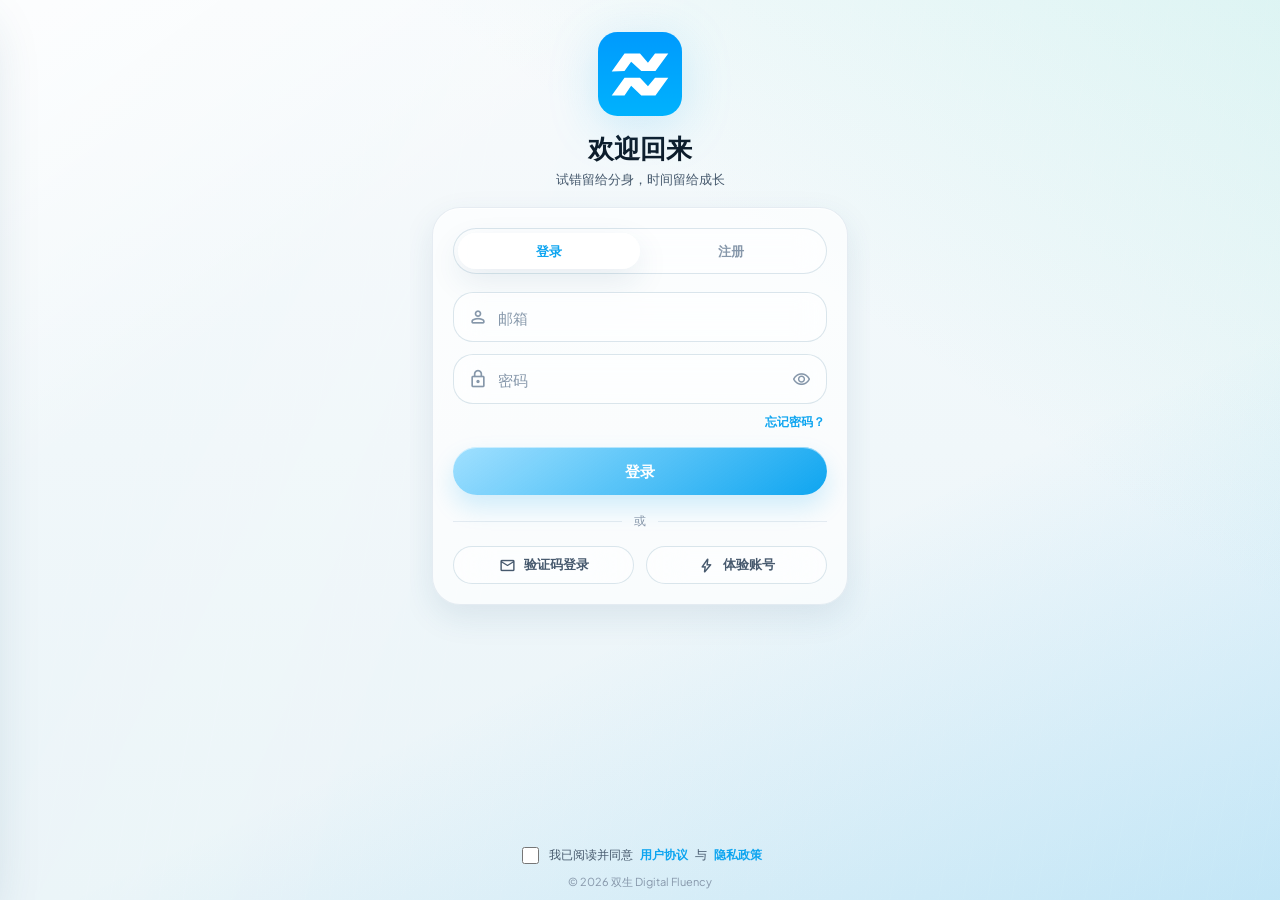
==== commit b314b595: "Add memory visualization, LLM plan narrative, and demo seed data - Memory map endpoint + screen: RAG" ====
--- a/android-app/app/src/main/assets/index.html
+++ b/android-app/app/src/main/assets/index.html
@@ -55,6 +55,7 @@
   <section class="screen" id="screen-route"></section>
   <section class="screen" id="screen-profile"></section>
   <section class="screen" id="screen-review"></section>
+  <section class="screen" id="screen-memory"></section>
   <section class="screen" id="screen-blackboard"></section>
   <section class="screen" id="screen-mistakes"></section>
   <section class="screen" id="screen-settings"></section>
@@ -124,6 +125,7 @@
 <script src="js/app/screens/route.js"></script>
 <script src="js/app/screens/profile.js"></script>
 <script src="js/app/screens/review.js"></script>
+<script src="js/app/screens/memory.js"></script>
 <script src="js/app/screens/blackboard.js"></script>
 <script src="js/app/screens/mistakes.js"></script>
 <script src="js/app/screens/settings.js"></script>
--- a/android-app/app/src/main/assets/css/app.css
+++ b/android-app/app/src/main/assets/css/app.css
@@ -187,8 +187,10 @@
 .input-shell {
   position: relative; display: flex; align-items: center;
   height: 50px; border-radius: var(--r-md);
-  background: var(--surface-2);
-  border: 1.5px solid transparent;
+  background: var(--glass-bg);
+  backdrop-filter: blur(14px) saturate(140%); -webkit-backdrop-filter: blur(14px) saturate(140%);
+  border: 1px solid var(--glass-line);
+  box-shadow: inset 0 1px 0 color-mix(in srgb, var(--glass-edge) 60%, transparent);
   transition: background var(--t-fast) var(--ease), border-color var(--t-fast) var(--ease), box-shadow var(--t-fast) var(--ease);
 }
 .input-shell:focus-within { background: var(--surface); border-color: var(--primary); box-shadow: 0 0 0 3px var(--primary-glow); }
@@ -208,8 +210,10 @@
 .input-shell .suffix-icon { position: absolute; right: 12px; color: var(--ink-3); }
 textarea.area {
   width: 100%; min-height: 96px; resize: none;
-  border-radius: var(--r-md); border: 1.5px solid transparent;
-  background: var(--surface-2); padding: 13px 15px; font-size: var(--fs-md); line-height: 1.6;
+  border-radius: var(--r-md); border: 1px solid var(--glass-line);
+  background: var(--glass-bg);
+  backdrop-filter: blur(14px) saturate(140%); -webkit-backdrop-filter: blur(14px) saturate(140%);
+  padding: 13px 15px; font-size: var(--fs-md); line-height: 1.6;
   transition: background var(--t-fast) var(--ease), border-color var(--t-fast) var(--ease), box-shadow var(--t-fast) var(--ease);
 }
 textarea.area:focus { background: var(--surface); border-color: var(--primary); box-shadow: 0 0 0 3px var(--primary-glow); }
@@ -217,7 +221,9 @@
 /* 分段控件 */
 .seg {
   position: relative; display: flex;
-  background: var(--surface-2); border-radius: var(--r-full); padding: 4px;
+  background: var(--glass-bg); border-radius: var(--r-full); padding: 4px;
+  backdrop-filter: blur(14px) saturate(140%); -webkit-backdrop-filter: blur(14px) saturate(140%);
+  border: 1px solid var(--glass-line);
 }
 .seg .seg-thumb {
   position: absolute; top: 4px; bottom: 4px; left: 4px;
@@ -264,9 +270,10 @@
 .toast {
   display: flex; align-items: center; gap: 8px;
   max-width: min(88vw, 480px);
-  background: var(--surface); color: var(--ink);
-  border: 1px solid var(--line); border-radius: var(--r-full);
-  box-shadow: var(--shadow-md);
+  background: var(--glass-bg-strong); color: var(--ink);
+  backdrop-filter: blur(22px) saturate(160%); -webkit-backdrop-filter: blur(22px) saturate(160%);
+  border: 1px solid var(--glass-line); border-radius: var(--r-full);
+  box-shadow: var(--glass-shadow);
   padding: 11px 18px; font-size: var(--fs-sm); font-weight: 600;
   animation: toast-in var(--t-base) var(--ease);
 }
@@ -302,7 +309,12 @@
                opacity: 0; pointer-events: none; transition: opacity var(--t-base) var(--ease); }
 .doc-overlay.active { opacity: 1; pointer-events: auto; }
 .doc-overlay .doc-card {
-  background: var(--surface); border-radius: var(--r-lg) var(--r-lg) 0 0;
+  background:
+    linear-gradient(145deg, color-mix(in srgb, var(--glass-edge) 50%, transparent) 0%, transparent 30%),
+    var(--glass-bg-strong);
+  backdrop-filter: blur(26px) saturate(160%); -webkit-backdrop-filter: blur(26px) saturate(160%);
+  border: 1px solid var(--glass-line); border-bottom: 0;
+  border-radius: var(--r-lg) var(--r-lg) 0 0;
   height: 88vh; display: flex; flex-direction: column;
   transform: translateY(100%); transition: transform var(--t-slow) var(--ease);
   max-width: 800px; width: 100%; margin: 0 auto;
@@ -977,6 +989,40 @@
 .name-edit-input { margin-bottom: 14px; }
 @keyframes sheet-up { from { transform: translateY(100%); } }
 
+/* ============ 玻璃确认弹窗 ============ */
+.ds-dialog-mask {
+  position: fixed; inset: 0; z-index: 950;
+  display: flex; align-items: center; justify-content: center;
+  padding: 24px;
+  background: rgba(8, 22, 36, 0.34);
+  backdrop-filter: blur(8px); -webkit-backdrop-filter: blur(8px);
+  opacity: 0; pointer-events: none;
+  transition: opacity var(--t-base) var(--ease);
+}
+.ds-dialog-mask.active { opacity: 1; pointer-events: auto; }
+.ds-dialog {
+  width: min(100%, 340px);
+  border-radius: var(--r-md);
+  background:
+    linear-gradient(150deg, color-mix(in srgb, var(--glass-edge) 55%, transparent) 0%, transparent 36%),
+    var(--glass-bg-strong);
+  backdrop-filter: blur(26px) saturate(165%); -webkit-backdrop-filter: blur(26px) saturate(165%);
+  border: 1px solid var(--glass-line);
+  box-shadow: var(--glass-shadow);
+  padding: 22px 18px 16px;
+  text-align: center;
+  transform: translateY(14px) scale(0.96);
+  transition: transform var(--t-base) var(--ease);
+}
+.ds-dialog-mask.active .ds-dialog { transform: none; }
+.ds-dialog .dlg-icon {
+  width: 44px; height: 44px; border-radius: 15px;
+  margin: 0 auto 12px; display: grid; place-items: center;
+}
+.ds-dialog h3 { margin: 0 0 6px; font-size: var(--fs-lg); }
+.ds-dialog p { margin: 0 0 18px; font-size: var(--fs-sm); color: var(--ink-2); line-height: 1.65; }
+.ds-dialog .dlg-actions { display: grid; grid-template-columns: 1fr 1fr; gap: 10px; }
+
 /* ============ 动效工具 ============ */
 @media (prefers-reduced-motion: no-preference) {
   .rise { animation: rise 440ms var(--ease) backwards; }
